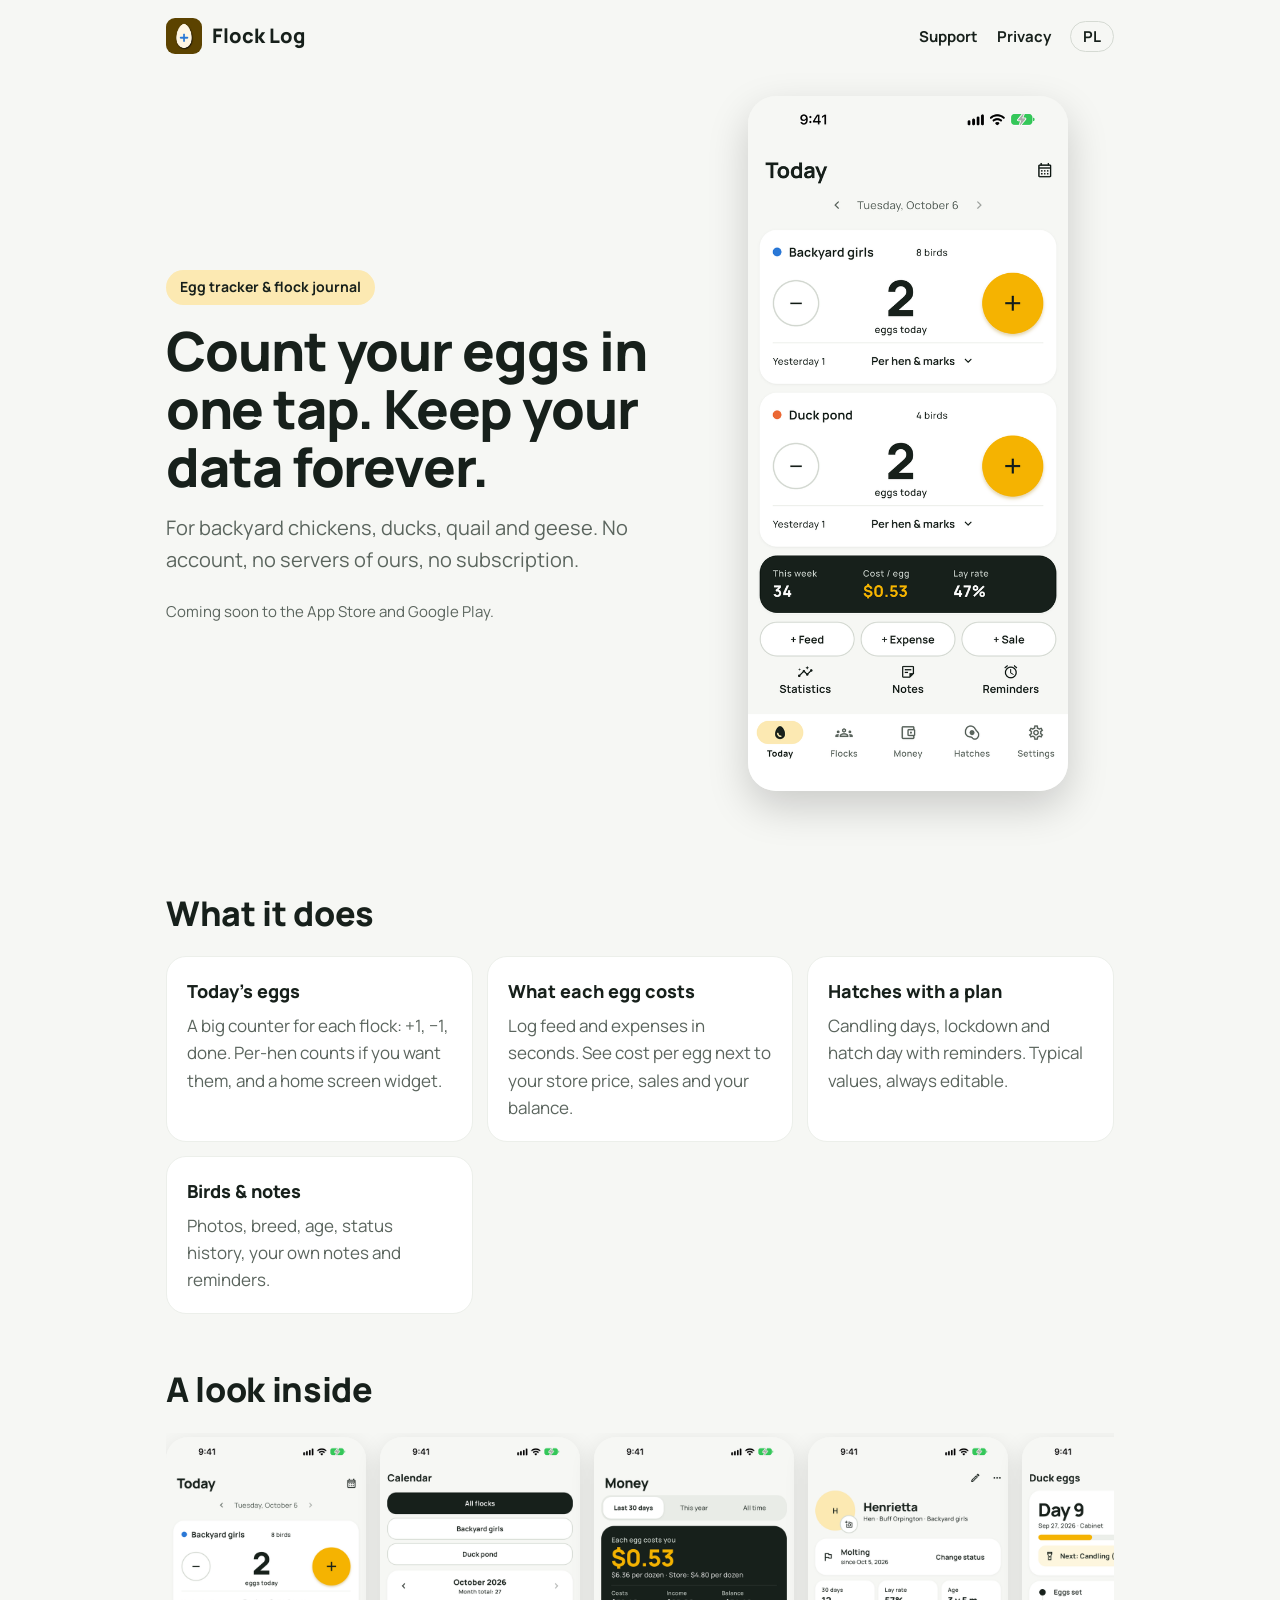
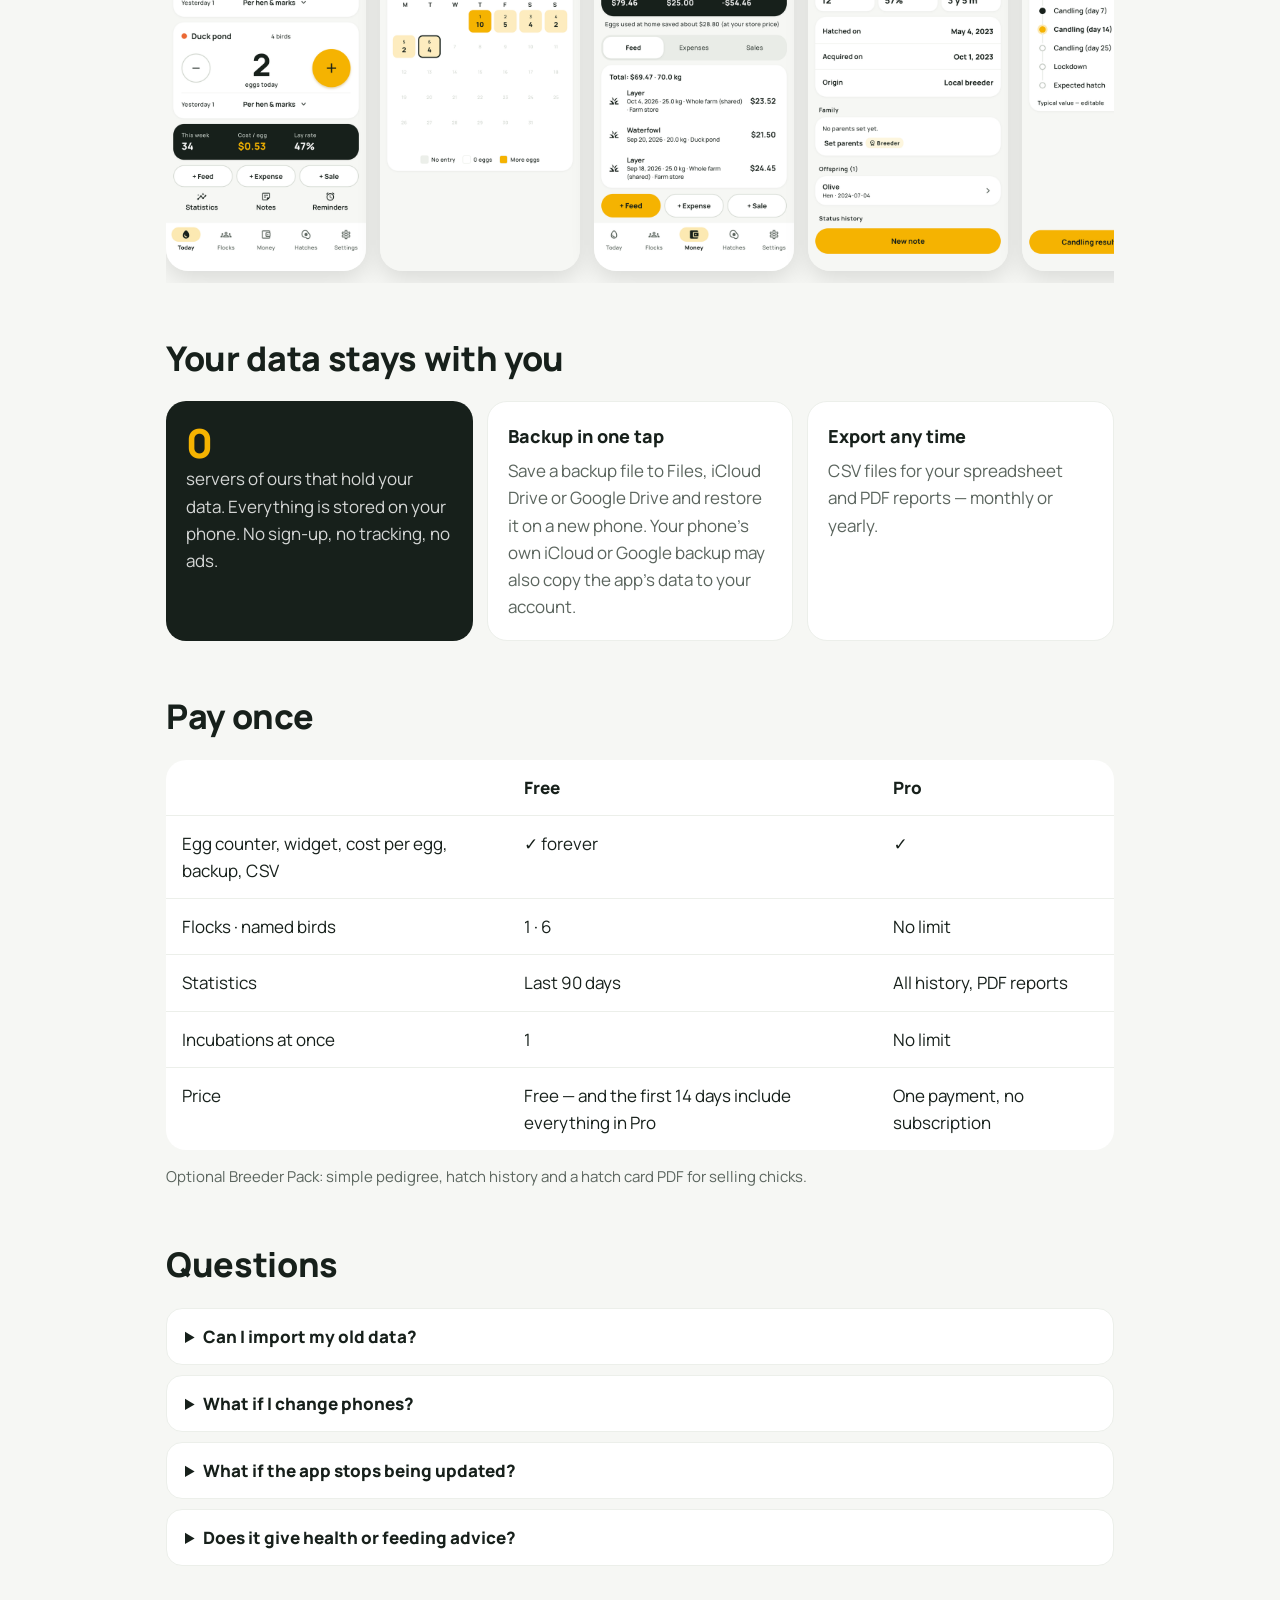
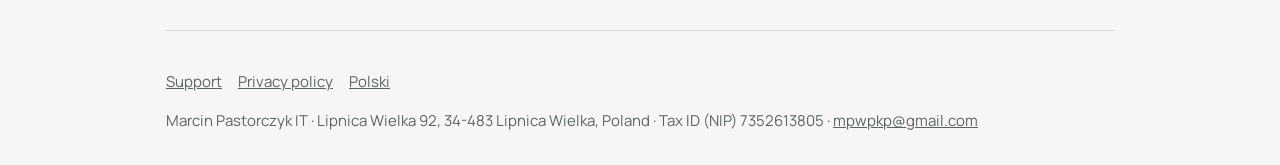
==== index.html @ ee30b7ee "Strona Flock Log: start, pomoc, polityka prywatności (EN/PL)" ====
<!doctype html>
<html lang="en">
<head>
<meta charset="utf-8">
<meta name="viewport" content="width=device-width, initial-scale=1">
<title>Flock Log — egg tracker</title>
<meta name="description" content="Count your eggs in one tap, know what each egg costs, plan hatches. Your data stays on your phone. No account, no subscription.">
<link rel="icon" href="assets/favicon.png">
<link rel="apple-touch-icon" href="assets/apple-touch-icon.png">
<link rel="alternate" hreflang="pl" href="pl/">
<link rel="stylesheet" href="assets/style.css">
</head>
<body>
<div class="wrap">
  <header class="top">
    <a class="brand" href="./"><img src="assets/icon.png" alt="">Flock Log</a>
    <nav class="top">
      <a class="hide-sm" href="support.html">Support</a>
      <a class="hide-sm" href="privacy.html">Privacy</a>
      <a class="lang" href="pl/" hreflang="pl" lang="pl">PL</a>
    </nav>
  </header>

  <main>
    <section class="hero">
      <div>
        <span class="pill">Egg tracker &amp; flock journal</span>
        <h1>Count your eggs in one tap. Keep your data forever.</h1>
        <p class="lead">For backyard chickens, ducks, quail and geese. No account, no servers of ours, no subscription.</p>
        <div class="cta">
          <span class="soon">Coming soon to the App Store and Google Play.</span>
        </div>
      </div>
      <div class="shot"><img src="assets/screens/en/1.png" alt="Today screen: egg counters for each flock with plus and minus buttons"></div>
    </section>

    <h2>What it does</h2>
    <div class="grid">
      <div class="card"><h3>Today's eggs</h3><p>A big counter for each flock: +1, −1, done. Per-hen counts if you want them, and a home screen widget.</p></div>
      <div class="card"><h3>What each egg costs</h3><p>Log feed and expenses in seconds. See cost per egg next to your store price, sales and your balance.</p></div>
      <div class="card"><h3>Hatches with a plan</h3><p>Candling days, lockdown and hatch day with reminders. Typical values, always editable.</p></div>
      <div class="card"><h3>Birds &amp; notes</h3><p>Photos, breed, age, status history, your own notes and reminders.</p></div>
    </div>

    <h2>A look inside</h2>
    <div class="shots" tabindex="0" aria-label="Screenshots">
      <img src="assets/screens/en/1.png" alt="Today: egg counters" loading="lazy">
      <img src="assets/screens/en/2.png" alt="Calendar with the number of eggs per day" loading="lazy">
      <img src="assets/screens/en/3.png" alt="Money: cost per egg and balance" loading="lazy">
      <img src="assets/screens/en/4.png" alt="A hen's card with her history" loading="lazy">
      <img src="assets/screens/en/5.png" alt="Incubation stages" loading="lazy">
      <img src="assets/screens/en/6.png" alt="Backup and restore" loading="lazy">
      <img src="assets/screens/en/7.png" alt="Charts" loading="lazy">
    </div>

    <h2>Your data stays with you</h2>
    <div class="grid">
      <div class="card dark"><div class="big">0</div><p>servers of ours that hold your data. Everything is stored on your phone. No sign-up, no tracking, no ads.</p></div>
      <div class="card"><h3>Backup in one tap</h3><p>Save a backup file to Files, iCloud Drive or Google Drive and restore it on a new phone. Your phone's own iCloud or Google backup may also copy the app's data to your account.</p></div>
      <div class="card"><h3>Export any time</h3><p>CSV files for your spreadsheet and PDF reports — monthly or yearly.</p></div>
    </div>

    <h2>Pay once</h2>
    <table class="compare">
      <tr><th></th><th>Free</th><th>Pro</th></tr>
      <tr><td>Egg counter, widget, cost per egg, backup, CSV</td><td>✓ forever</td><td>✓</td></tr>
      <tr><td>Flocks · named birds</td><td>1 · 6</td><td>No limit</td></tr>
      <tr><td>Statistics</td><td>Last 90 days</td><td>All history, PDF reports</td></tr>
      <tr><td>Incubations at once</td><td>1</td><td>No limit</td></tr>
      <tr><td>Price</td><td>Free — and the first 14 days include everything in Pro</td><td>One payment, no subscription</td></tr>
    </table>
    <p class="soon">Optional Breeder Pack: simple pedigree, hatch history and a hatch card PDF for selling chicks.</p>

    <h2>Questions</h2>
    <details><summary>Can I import my old data?</summary><p>Yes — import daily egg counts from a spreadsheet or another app's CSV export (date, flock, number of eggs).</p></details>
    <details><summary>What if I change phones?</summary><p>Make a backup file in one tap, save it to iCloud Drive, Google Drive or email, and restore it on the new phone. Photos are safe in the backup files you save.</p></details>
    <details><summary>What if the app stops being updated?</summary><p>Your data never depends on our servers — there are none. Backup files and CSV export always work.</p></details>
    <details><summary>Does it give health or feeding advice?</summary><p>No. Flock Log records what you enter. Reference values such as incubation days are typical values and always editable.</p></details>
  </main>

  <footer class="bottom">
    <p class="links"><a href="support.html">Support</a><a href="privacy.html">Privacy policy</a><a href="pl/">Polski</a></p>
    <p>Marcin Pastorczyk IT · Lipnica Wielka 92, 34-483 Lipnica Wielka, Poland · Tax ID (NIP) 7352613805 · <a href="mailto:mpwpkp@gmail.com">mpwpkp@gmail.com</a></p>
  </footer>
</div>
</body>
</html>
---- assets/style.css ----
/* Flock Log — strona (paleta i font jak w aplikacji: lib/app/theme.dart). Bez zewnętrznych zasobów. */
@font-face { font-family: Manrope; src: url("fonts/Manrope-Regular.ttf") format("truetype"); font-weight: 400; font-display: swap; }
@font-face { font-family: Manrope; src: url("fonts/Manrope-Bold.ttf") format("truetype"); font-weight: 700; font-display: swap; }
@font-face { font-family: Manrope; src: url("fonts/Manrope-ExtraBold.ttf") format("truetype"); font-weight: 800; font-display: swap; }

:root {
  --ground: #F6F7F4; --card: #FFFFFF; --ink: #17201B; --muted: #5B655E; --line: #ECEFEA; --line-strong: #D5DAD3;
  --accent: #F5B301; --accent-soft: #FCE9B2; --accent-tint: #FDF6DE; --summary: #17201B; --on-summary: #FFFFFF;
  --link: #8A6200;
}
@media (prefers-color-scheme: dark) {
  :root:not([data-theme="light"]) {
    --ground: #0F1411; --card: #1A211D; --ink: #EEF2EE; --muted: #A9B3AC; --line: #26302A; --line-strong: #34403A;
    --accent-soft: #4A3B10; --accent-tint: #2B2513; --summary: #24302A; --link: #F5C542;
  }
}
:root[data-theme="dark"] {
  --ground: #0F1411; --card: #1A211D; --ink: #EEF2EE; --muted: #A9B3AC; --line: #26302A; --line-strong: #34403A;
  --accent-soft: #4A3B10; --accent-tint: #2B2513; --summary: #24302A; --link: #F5C542;
}

* { box-sizing: border-box; }
html { -webkit-text-size-adjust: 100%; }
body {
  margin: 0; background: var(--ground); color: var(--ink);
  font: 17px/1.6 Manrope, -apple-system, system-ui, "Segoe UI", Roboto, sans-serif;
}
a { color: var(--link); }
a:focus-visible, summary:focus-visible { outline: 3px solid var(--accent); outline-offset: 2px; border-radius: 6px; }

.wrap { max-width: 980px; margin: 0 auto; padding: 0 16px; }
header.top { display: flex; align-items: center; justify-content: space-between; gap: 12px; padding: 18px 0; }
.brand { display: flex; align-items: center; gap: 10px; font-weight: 800; font-size: 20px; color: var(--ink); text-decoration: none; }
.brand img { width: 36px; height: 36px; border-radius: 9px; }
nav.top a { color: var(--ink); text-decoration: none; font-weight: 700; margin-left: 16px; font-size: 15px; }
nav.top a.lang { border: 1.5px solid var(--line-strong); border-radius: 999px; padding: 4px 12px; }

.hero { display: grid; grid-template-columns: 1.1fr 0.9fr; gap: 32px; align-items: center; padding: 24px 0 40px; }
.hero h1 { font-size: clamp(34px, 6vw, 54px); line-height: 1.08; font-weight: 800; margin: 0 0 16px; letter-spacing: -0.02em; }
.hero .lead { font-size: 20px; color: var(--muted); margin: 0 0 24px; }
.hero .shot { justify-self: center; max-width: 320px; width: 100%; }
.pill { display: inline-block; background: var(--accent-soft); color: var(--ink); font-weight: 700; font-size: 14px;
  padding: 6px 14px; border-radius: 999px; margin-bottom: 16px; }
.cta { display: flex; flex-wrap: wrap; gap: 12px; align-items: center; }
.btn { display: inline-block; background: var(--accent); color: #17201B; font-weight: 800; text-decoration: none;
  padding: 14px 22px; border-radius: 14px; }
.soon { color: var(--muted); font-size: 15px; }

h2 { font-size: clamp(26px, 4vw, 34px); font-weight: 800; margin: 48px 0 16px; letter-spacing: -0.01em; }
.grid { display: grid; grid-template-columns: repeat(auto-fit, minmax(230px, 1fr)); gap: 14px; }
.card { background: var(--card); border-radius: 20px; padding: 20px; border: 1px solid var(--line); }
.card h3 { margin: 0 0 6px; font-size: 18px; font-weight: 800; }
.card p { margin: 0; color: var(--muted); }
.dark { background: var(--summary); color: var(--on-summary); border: none; }
.dark p { color: rgba(255,255,255,.82); }
.dark .big { color: var(--accent); font-size: 40px; font-weight: 800; line-height: 1.1; }

.shots { display: grid; grid-auto-flow: column; grid-auto-columns: minmax(200px, 240px); gap: 14px; overflow-x: auto;
  padding: 4px 2px 12px; scroll-snap-type: x mandatory; }
.shots img { width: 100%; border-radius: 22px; box-shadow: 0 8px 24px rgba(0,0,0,.12); scroll-snap-align: start; }
.shot img { width: 100%; border-radius: 28px; box-shadow: 0 16px 40px rgba(0,0,0,.18); }

table.compare { width: 100%; border-collapse: collapse; background: var(--card); border-radius: 20px; overflow: hidden; }
table.compare th, table.compare td { text-align: left; padding: 14px 16px; border-bottom: 1px solid var(--line); vertical-align: top; }
table.compare th { font-weight: 800; }
table.compare tr:last-child td { border-bottom: none; }

details { background: var(--card); border: 1px solid var(--line); border-radius: 16px; padding: 14px 18px; margin: 10px 0; }
summary { font-weight: 800; cursor: pointer; }
details p { color: var(--muted); margin: 10px 0 0; }

.doc { max-width: 760px; }
.doc h1 { font-size: clamp(30px, 5vw, 42px); font-weight: 800; margin: 16px 0 8px; }
.doc h2 { font-size: 22px; margin: 32px 0 8px; }
.doc .updated { color: var(--muted); }
.doc li { margin: 6px 0; }
.box { background: var(--accent-tint); border-radius: 16px; padding: 16px 18px; }

footer.bottom { margin: 64px 0 32px; padding-top: 24px; border-top: 1px solid var(--line-strong); color: var(--muted); font-size: 15px; }
footer.bottom a { color: var(--muted); }
footer.bottom .links a { margin-right: 16px; }

@media (max-width: 760px) {
  .hero { grid-template-columns: 1fr; }
  .hero .shot { max-width: 260px; }
  nav.top a { margin-left: 10px; }
  nav.top a.hide-sm { display: none; }
  table.compare th, table.compare td { padding: 10px; font-size: 15px; }
}
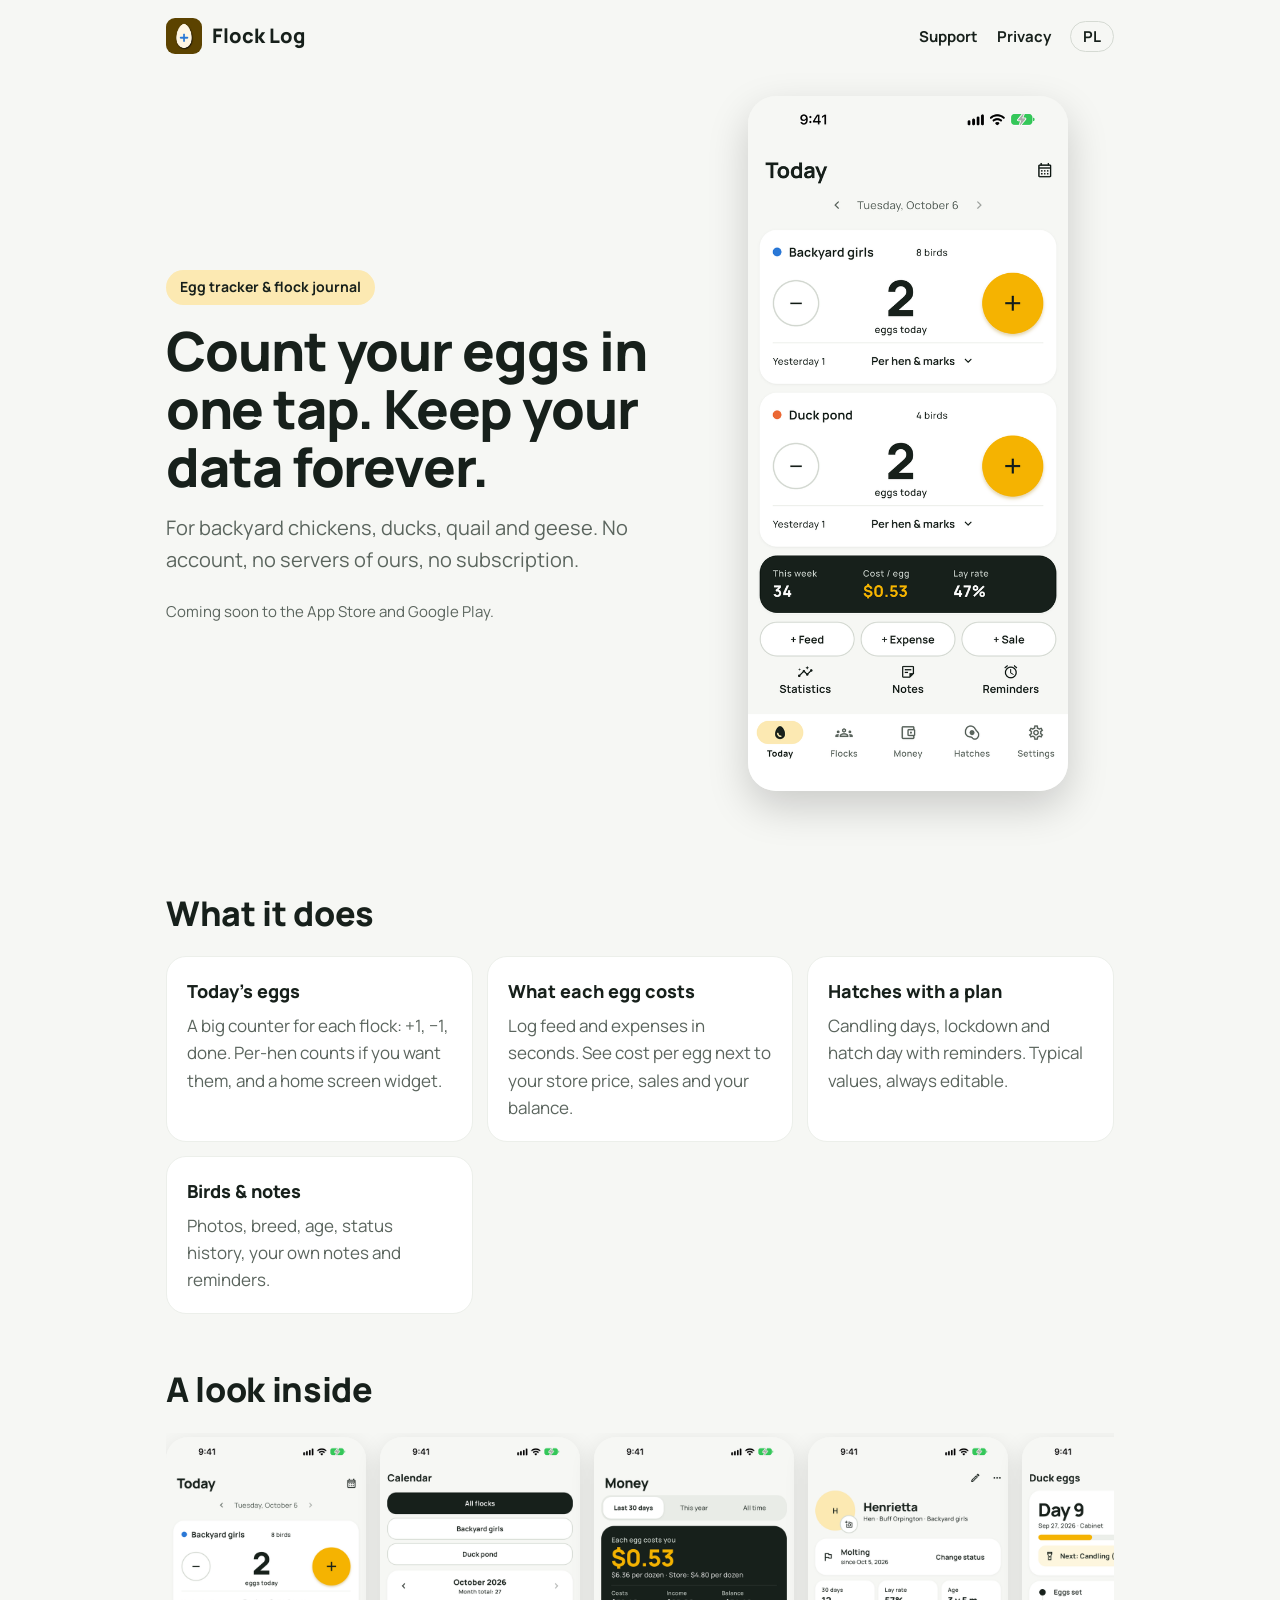
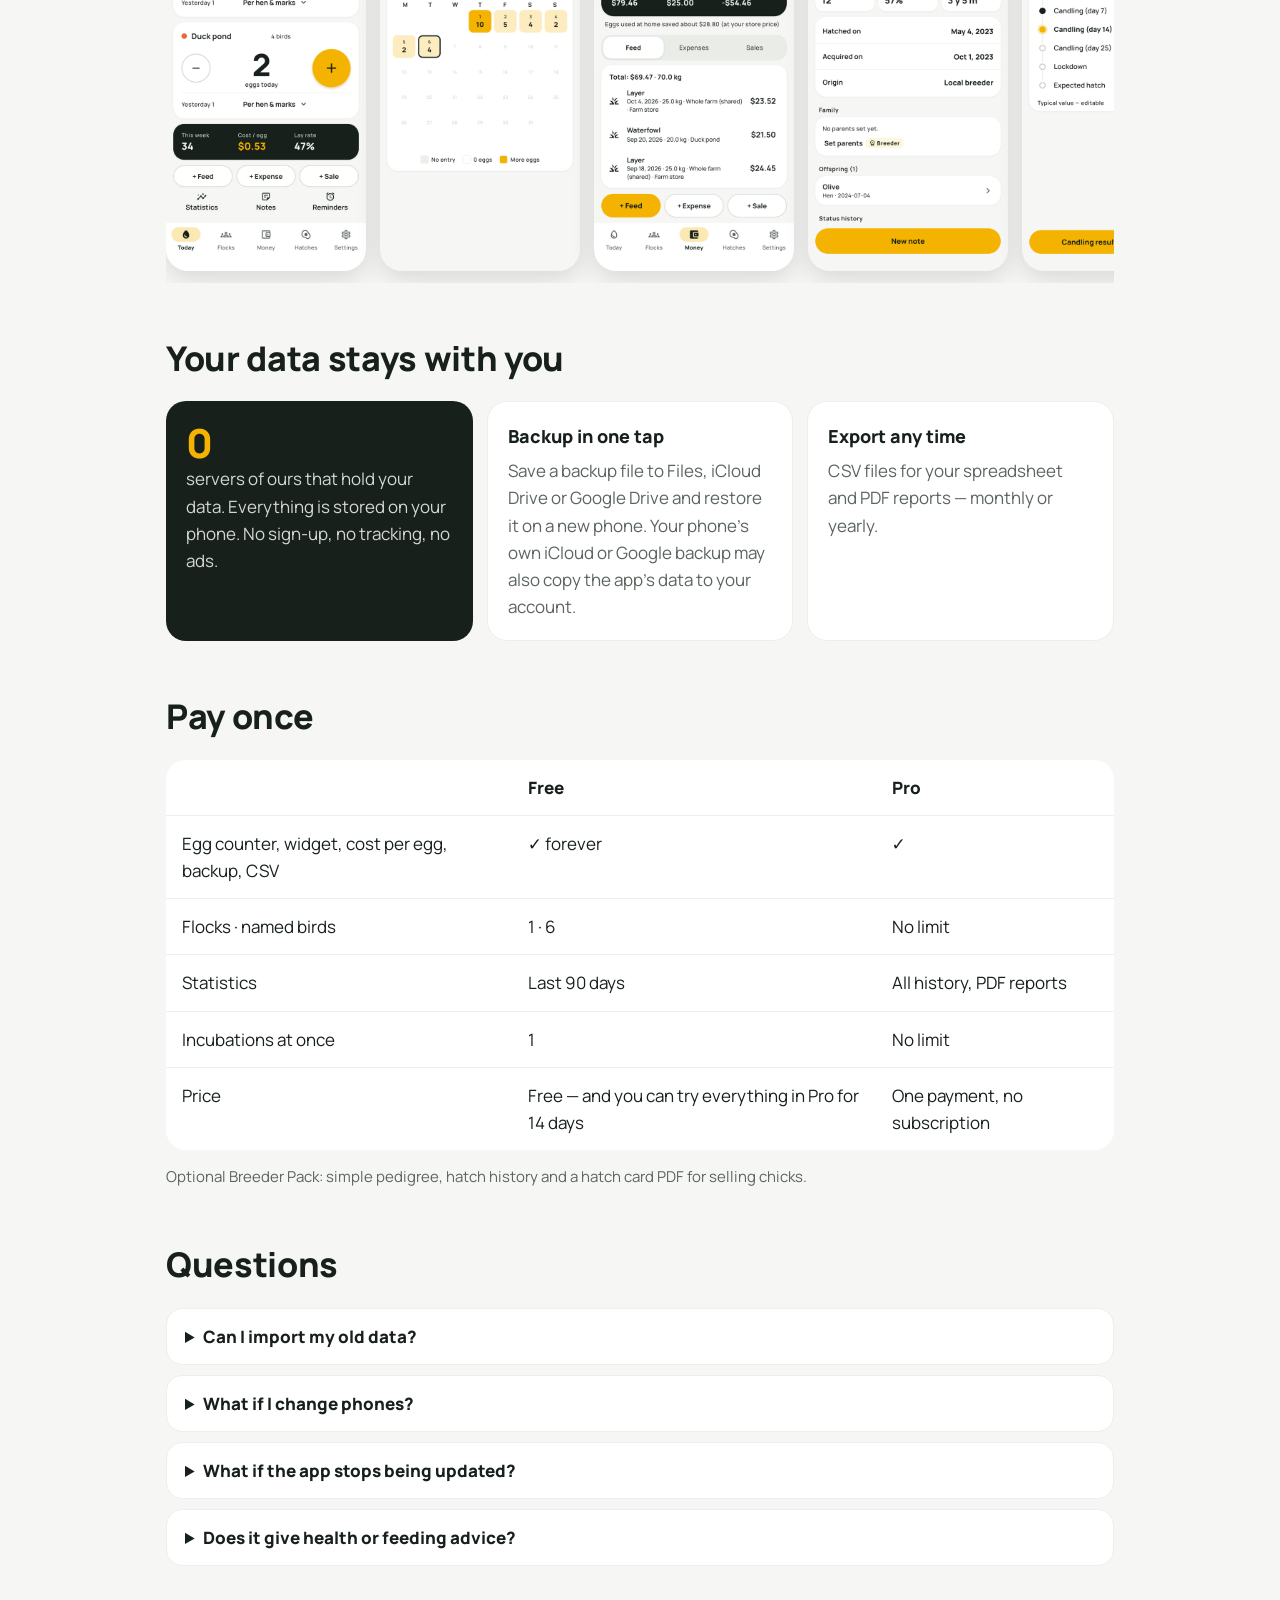
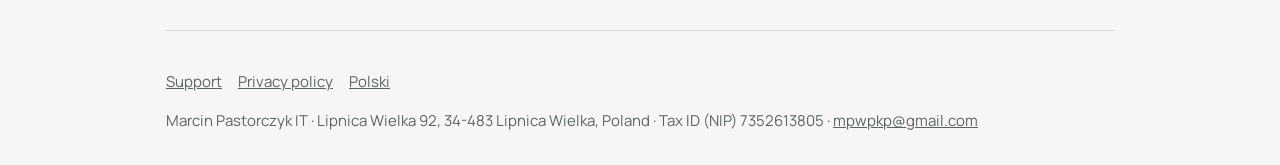
==== commit 1418ddd9: "Próba Pro na życzenie" ====
--- a/index.html
+++ b/index.html
@@ -67,7 +67,7 @@
       <tr><td>Flocks · named birds</td><td>1 · 6</td><td>No limit</td></tr>
       <tr><td>Statistics</td><td>Last 90 days</td><td>All history, PDF reports</td></tr>
       <tr><td>Incubations at once</td><td>1</td><td>No limit</td></tr>
-      <tr><td>Price</td><td>Free — and the first 14 days include everything in Pro</td><td>One payment, no subscription</td></tr>
+      <tr><td>Price</td><td>Free — and you can try everything in Pro for 14 days</td><td>One payment, no subscription</td></tr>
     </table>
     <p class="soon">Optional Breeder Pack: simple pedigree, hatch history and a hatch card PDF for selling chicks.</p>
 
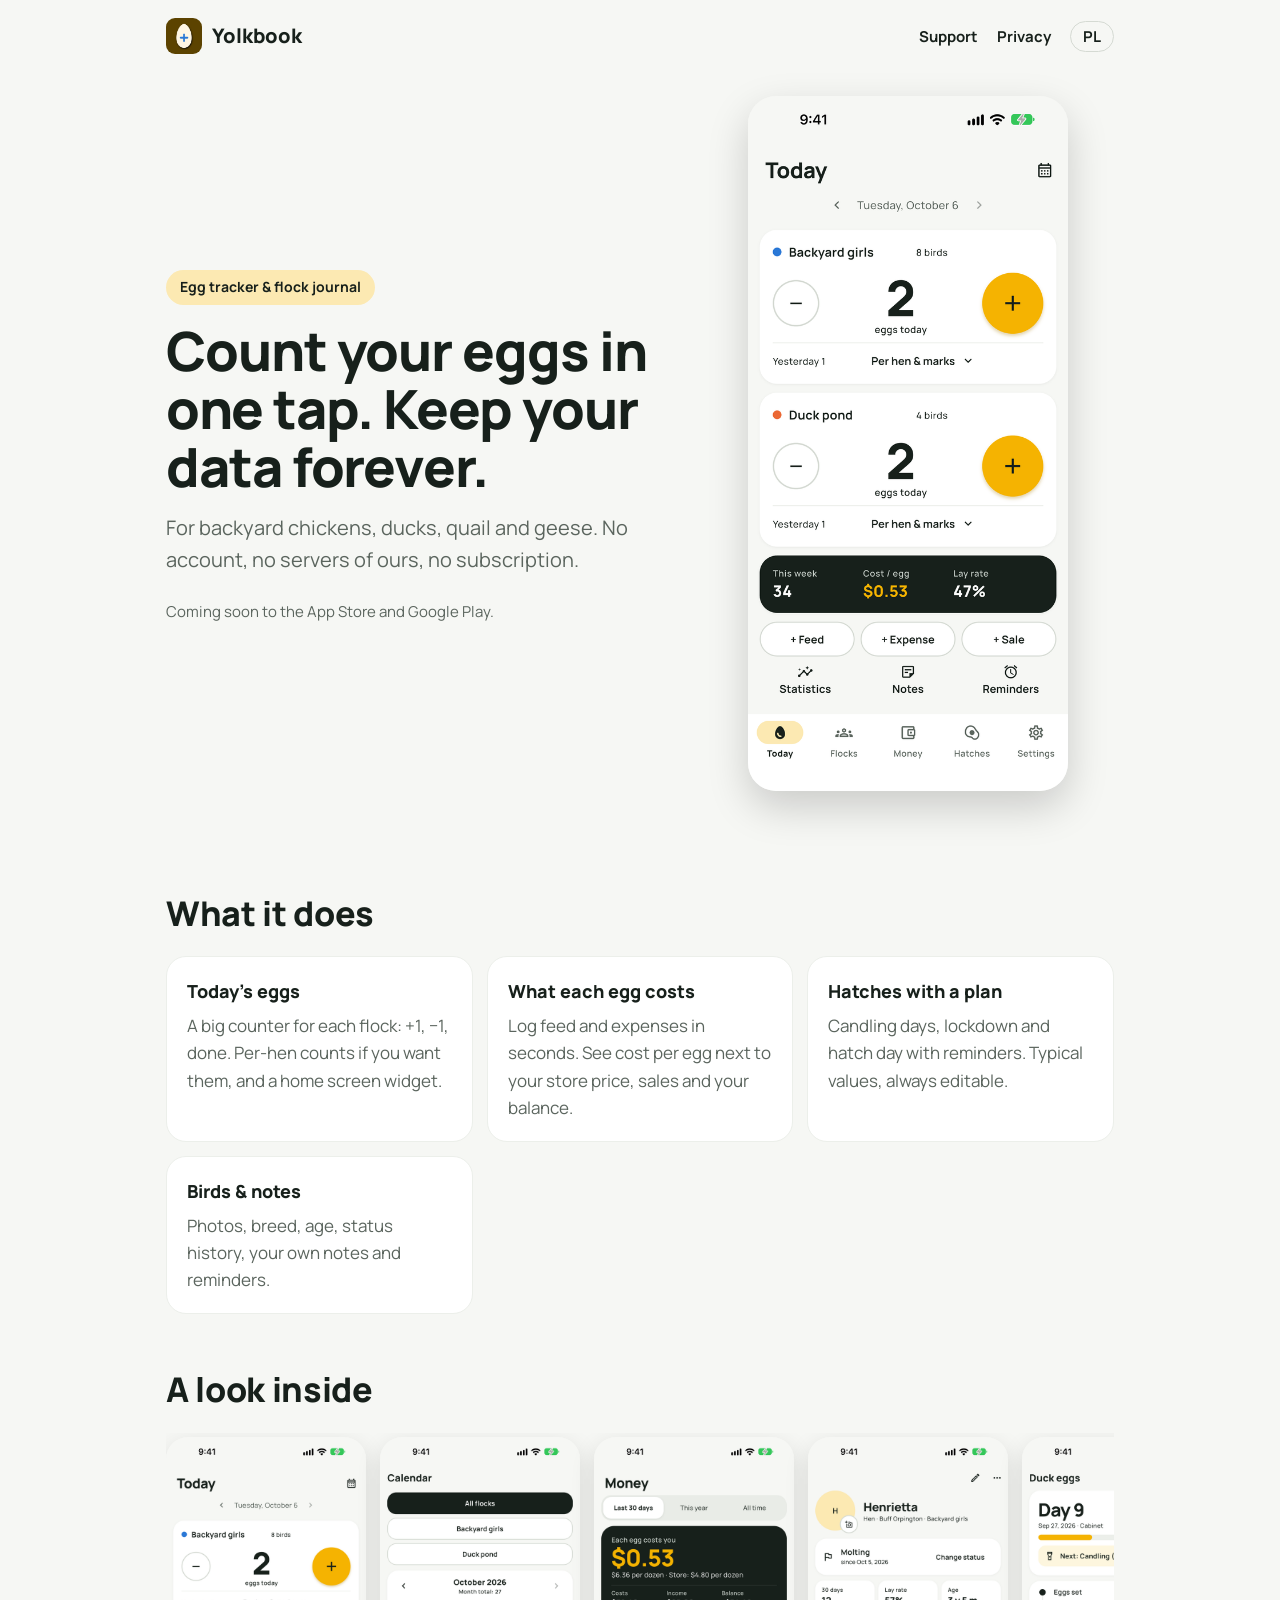
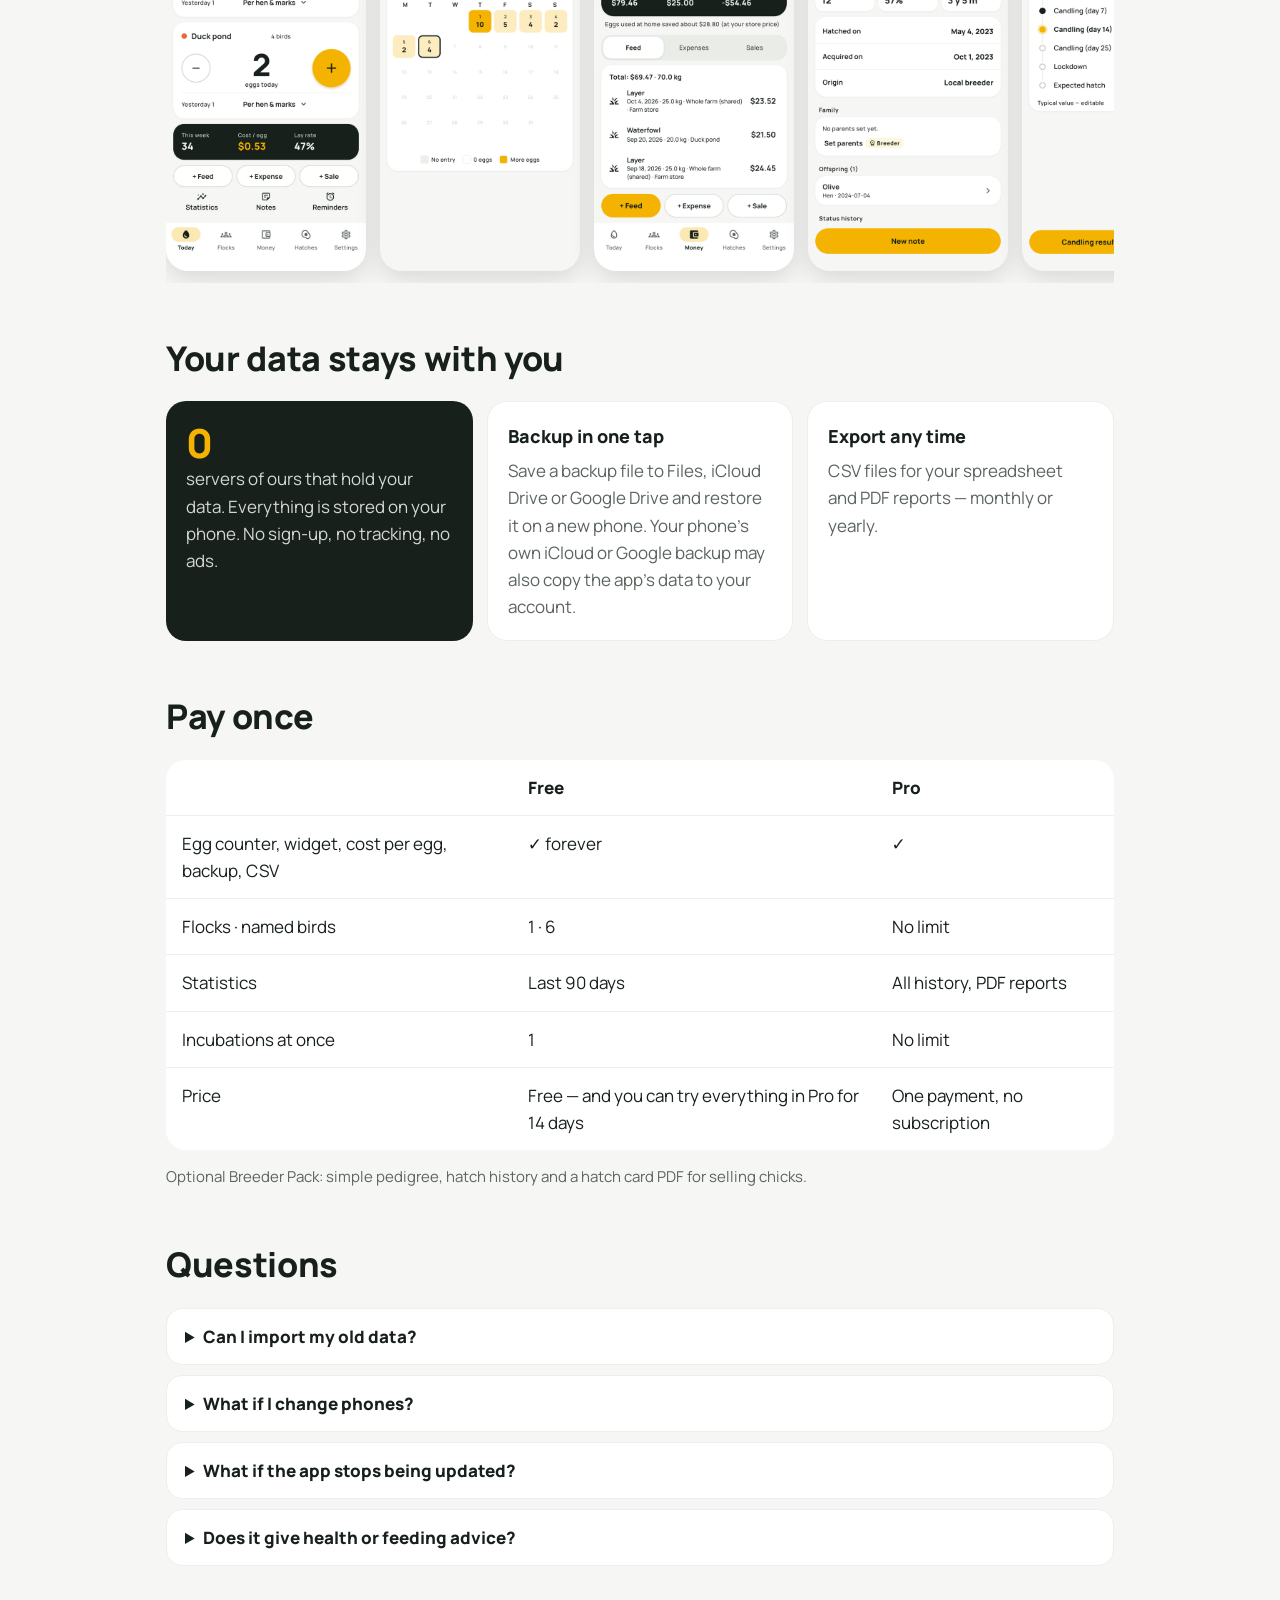
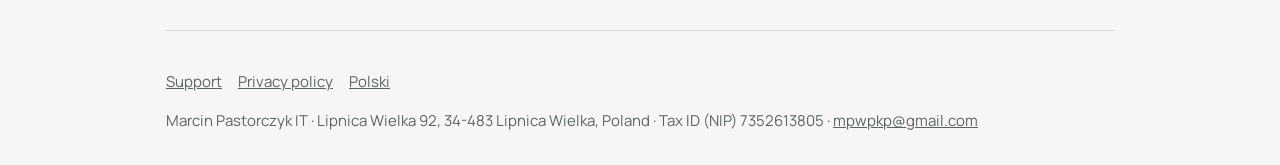
==== commit 87219fc6: "Yolkbook: nowa nazwa i domena yolkbook.app" ====
--- a/index.html
+++ b/index.html
@@ -3,7 +3,7 @@
 <head>
 <meta charset="utf-8">
 <meta name="viewport" content="width=device-width, initial-scale=1">
-<title>Flock Log — egg tracker</title>
+<title>Yolkbook — egg tracker</title>
 <meta name="description" content="Count your eggs in one tap, know what each egg costs, plan hatches. Your data stays on your phone. No account, no subscription.">
 <link rel="icon" href="assets/favicon.png">
 <link rel="apple-touch-icon" href="assets/apple-touch-icon.png">
@@ -13,7 +13,7 @@
 <body>
 <div class="wrap">
   <header class="top">
-    <a class="brand" href="./"><img src="assets/icon.png" alt="">Flock Log</a>
+    <a class="brand" href="./"><img src="assets/icon.png" alt="">Yolkbook</a>
     <nav class="top">
       <a class="hide-sm" href="support.html">Support</a>
       <a class="hide-sm" href="privacy.html">Privacy</a>
@@ -75,7 +75,7 @@
     <details><summary>Can I import my old data?</summary><p>Yes — import daily egg counts from a spreadsheet or another app's CSV export (date, flock, number of eggs).</p></details>
     <details><summary>What if I change phones?</summary><p>Make a backup file in one tap, save it to iCloud Drive, Google Drive or email, and restore it on the new phone. Photos are safe in the backup files you save.</p></details>
     <details><summary>What if the app stops being updated?</summary><p>Your data never depends on our servers — there are none. Backup files and CSV export always work.</p></details>
-    <details><summary>Does it give health or feeding advice?</summary><p>No. Flock Log records what you enter. Reference values such as incubation days are typical values and always editable.</p></details>
+    <details><summary>Does it give health or feeding advice?</summary><p>No. Yolkbook records what you enter. Reference values such as incubation days are typical values and always editable.</p></details>
   </main>
 
   <footer class="bottom">
--- a/assets/style.css
+++ b/assets/style.css
@@ -1,4 +1,4 @@
-/* Flock Log — strona (paleta i font jak w aplikacji: lib/app/theme.dart). Bez zewnętrznych zasobów. */
+/* Yolkbook — strona (paleta i font jak w aplikacji: lib/app/theme.dart). Bez zewnętrznych zasobów. */
 @font-face { font-family: Manrope; src: url("fonts/Manrope-Regular.ttf") format("truetype"); font-weight: 400; font-display: swap; }
 @font-face { font-family: Manrope; src: url("fonts/Manrope-Bold.ttf") format("truetype"); font-weight: 700; font-display: swap; }
 @font-face { font-family: Manrope; src: url("fonts/Manrope-ExtraBold.ttf") format("truetype"); font-weight: 800; font-display: swap; }
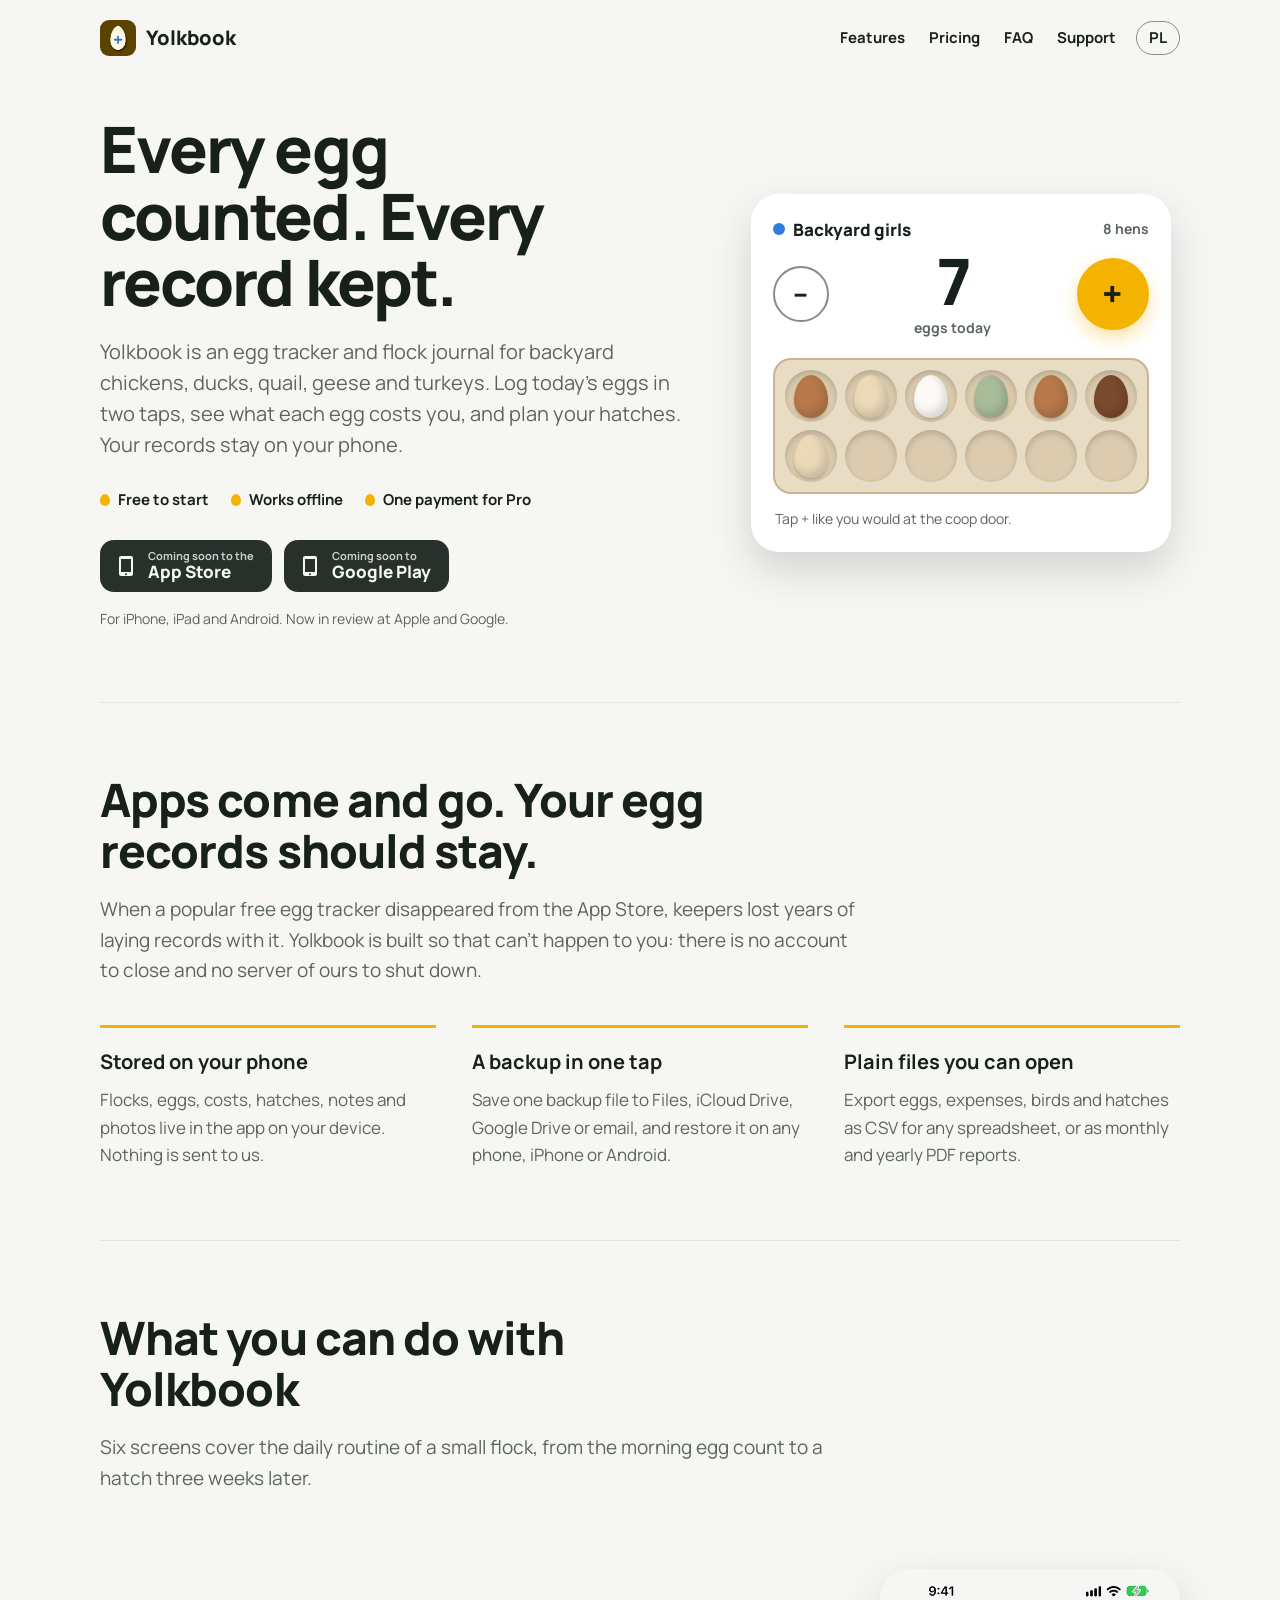
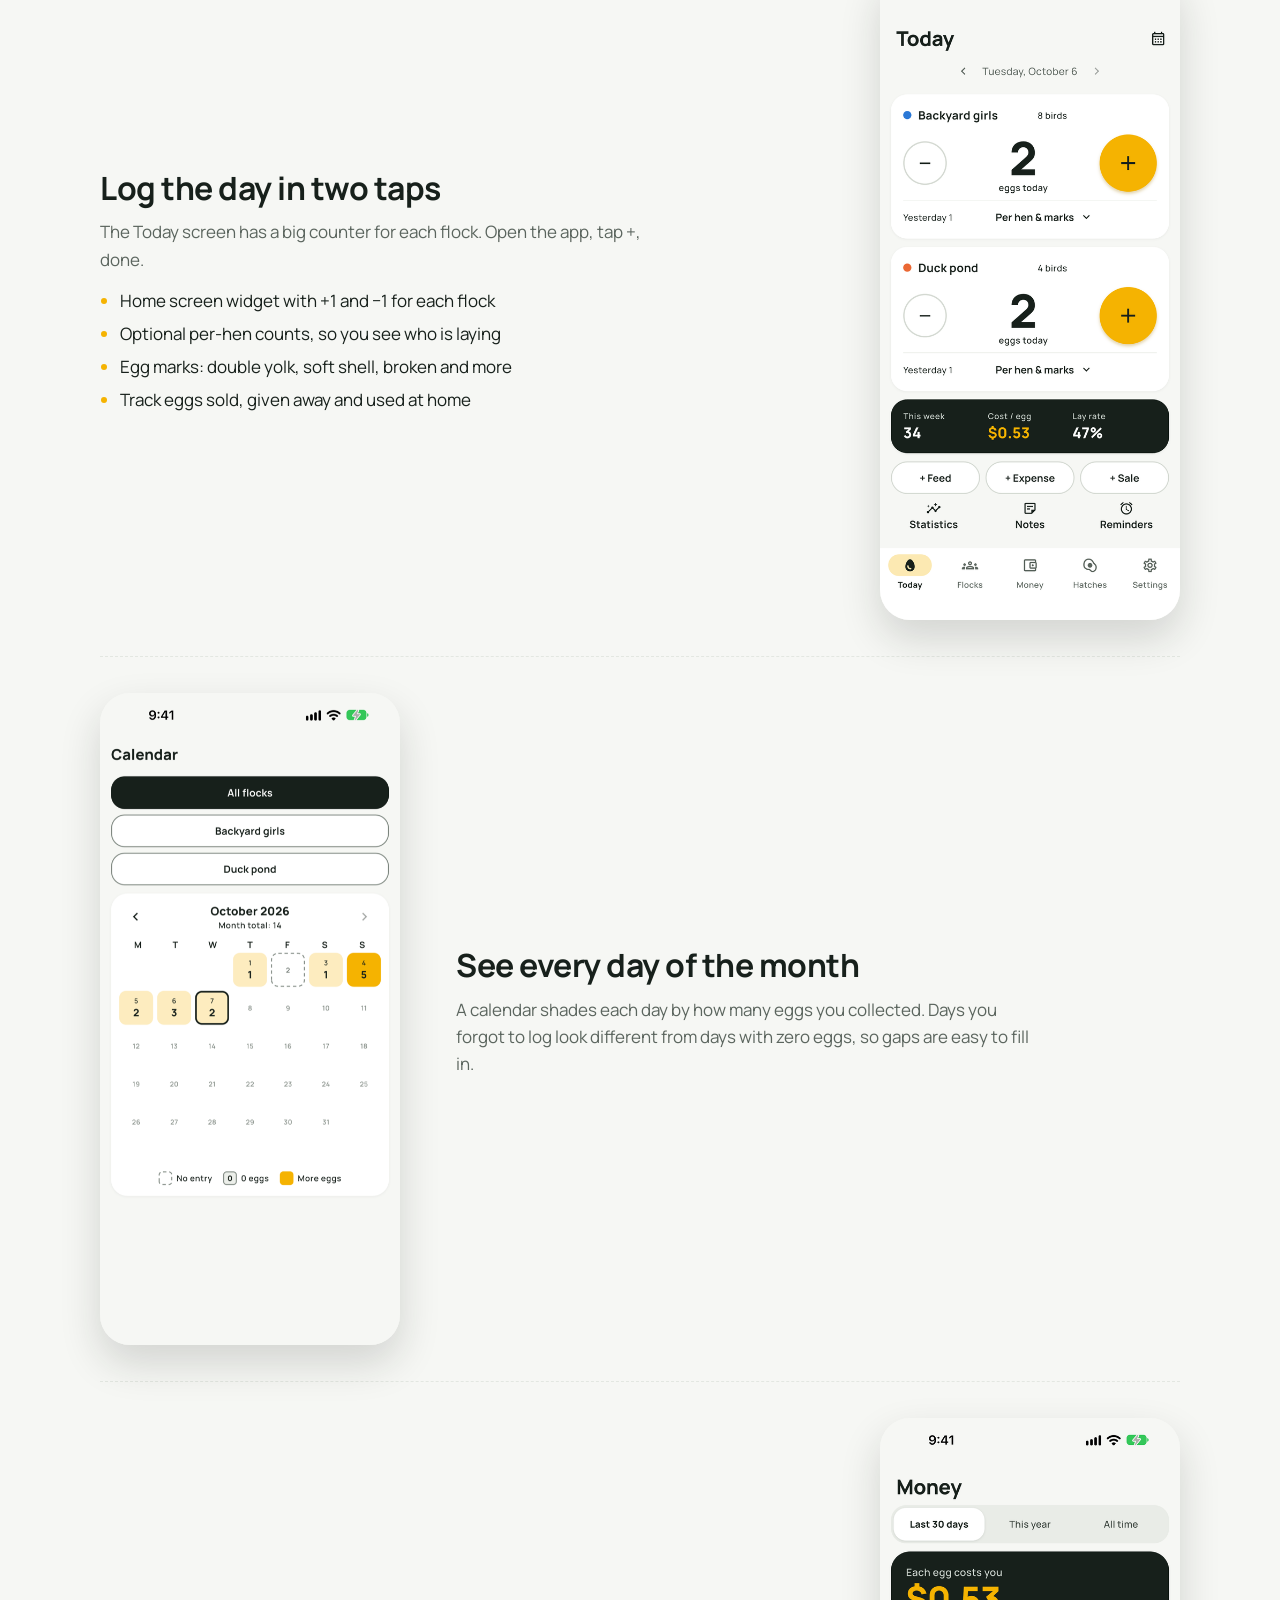
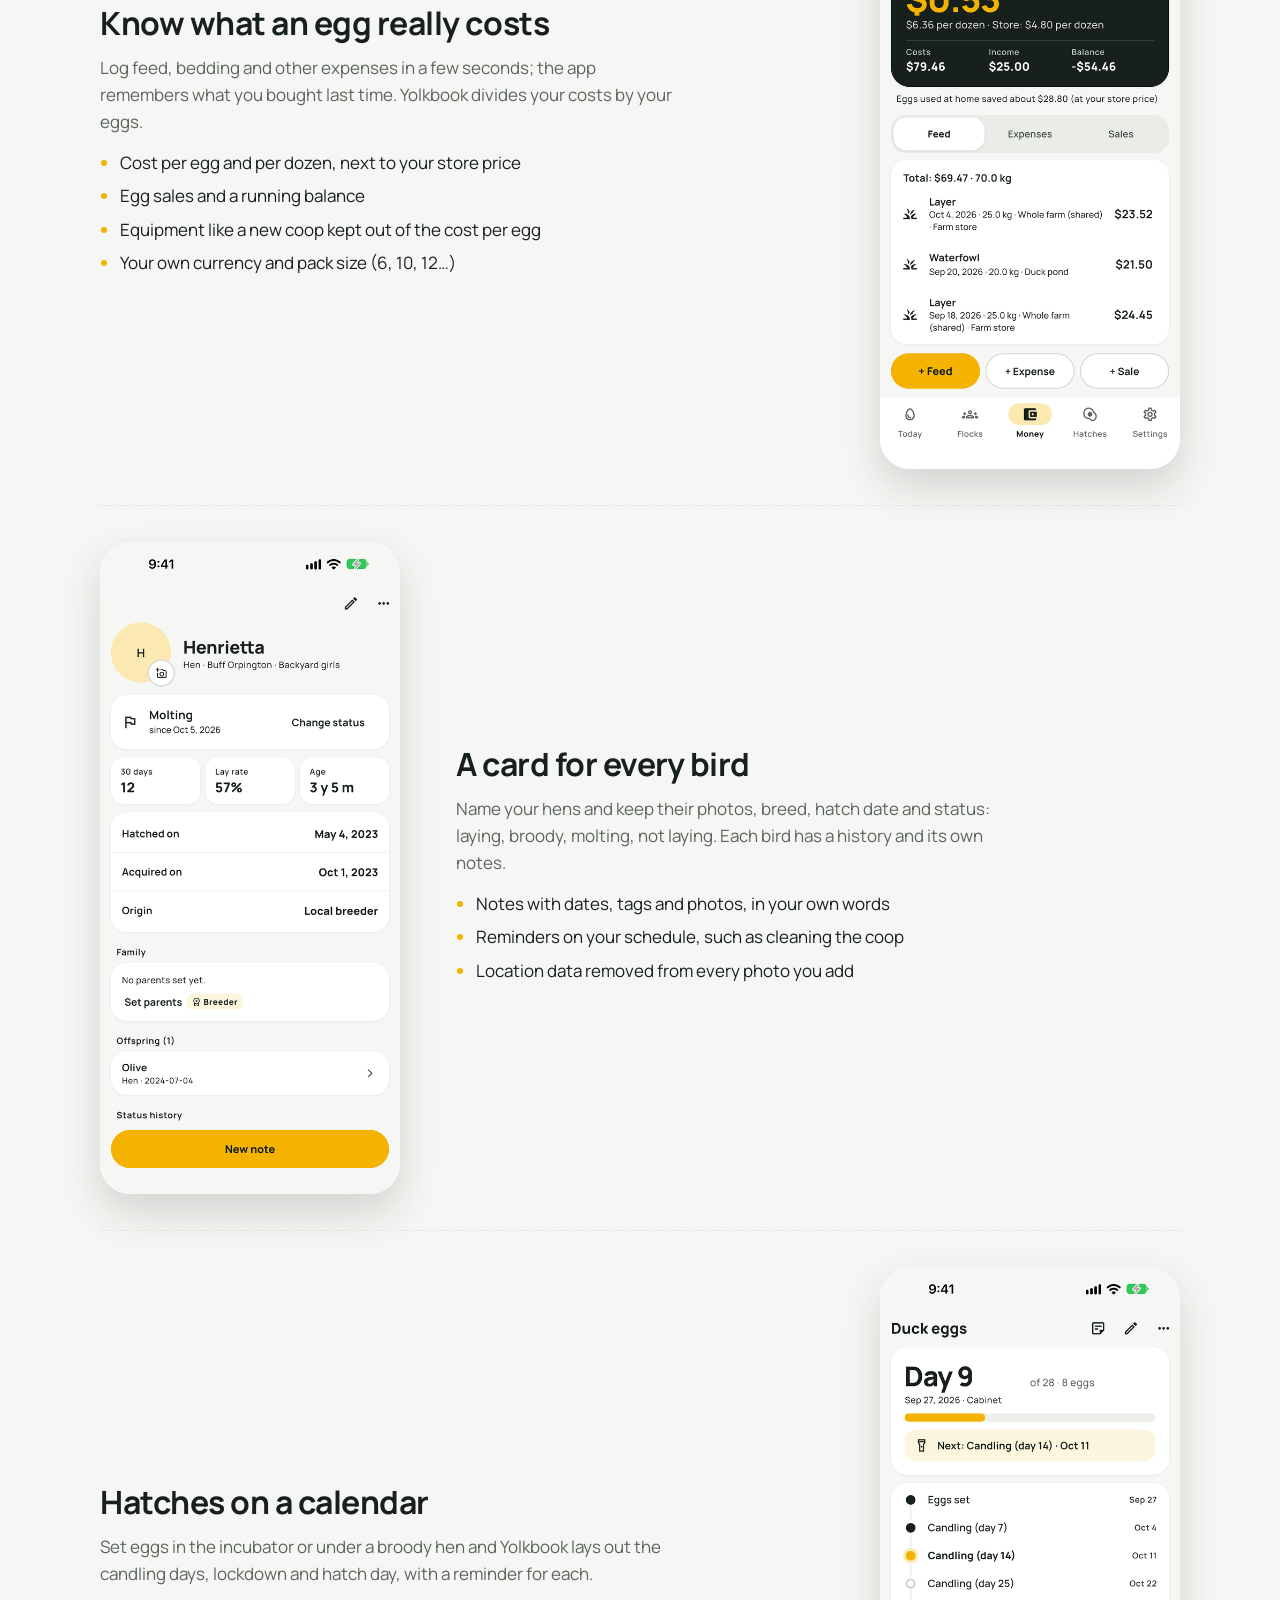
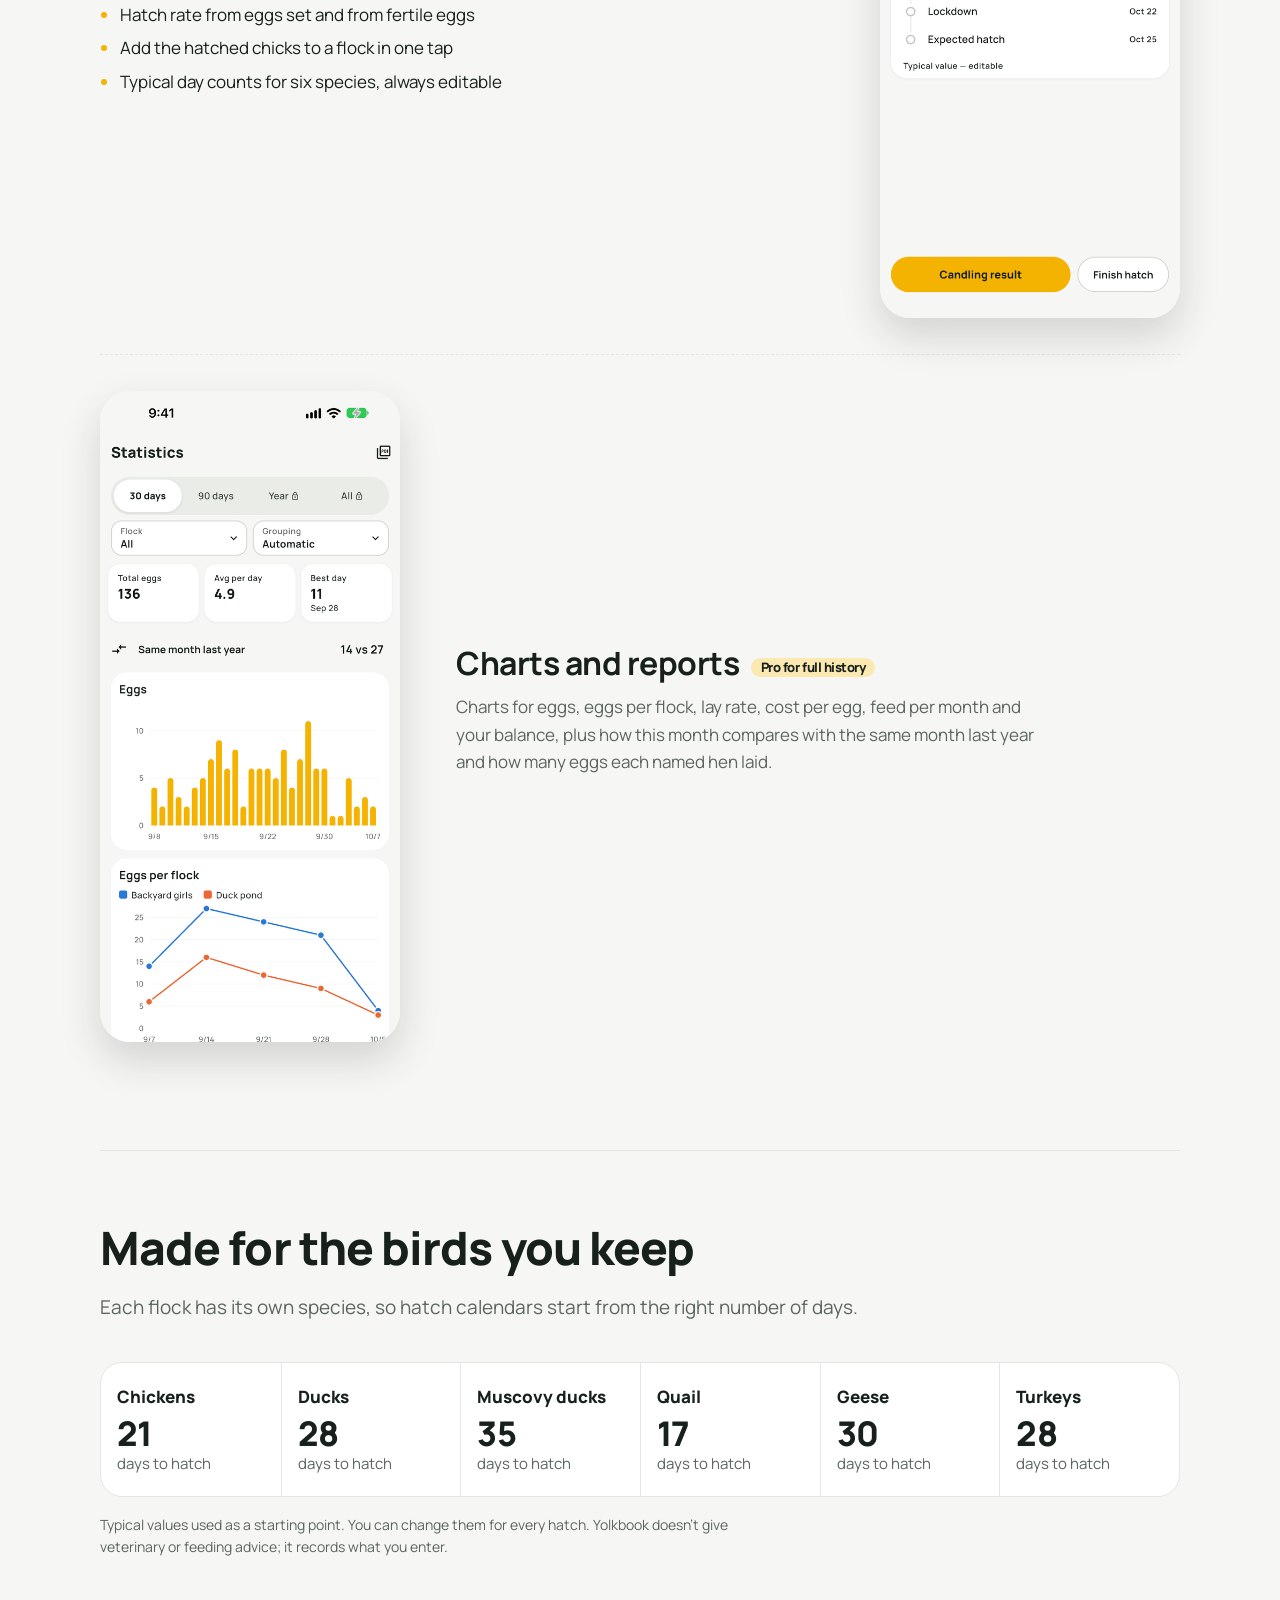
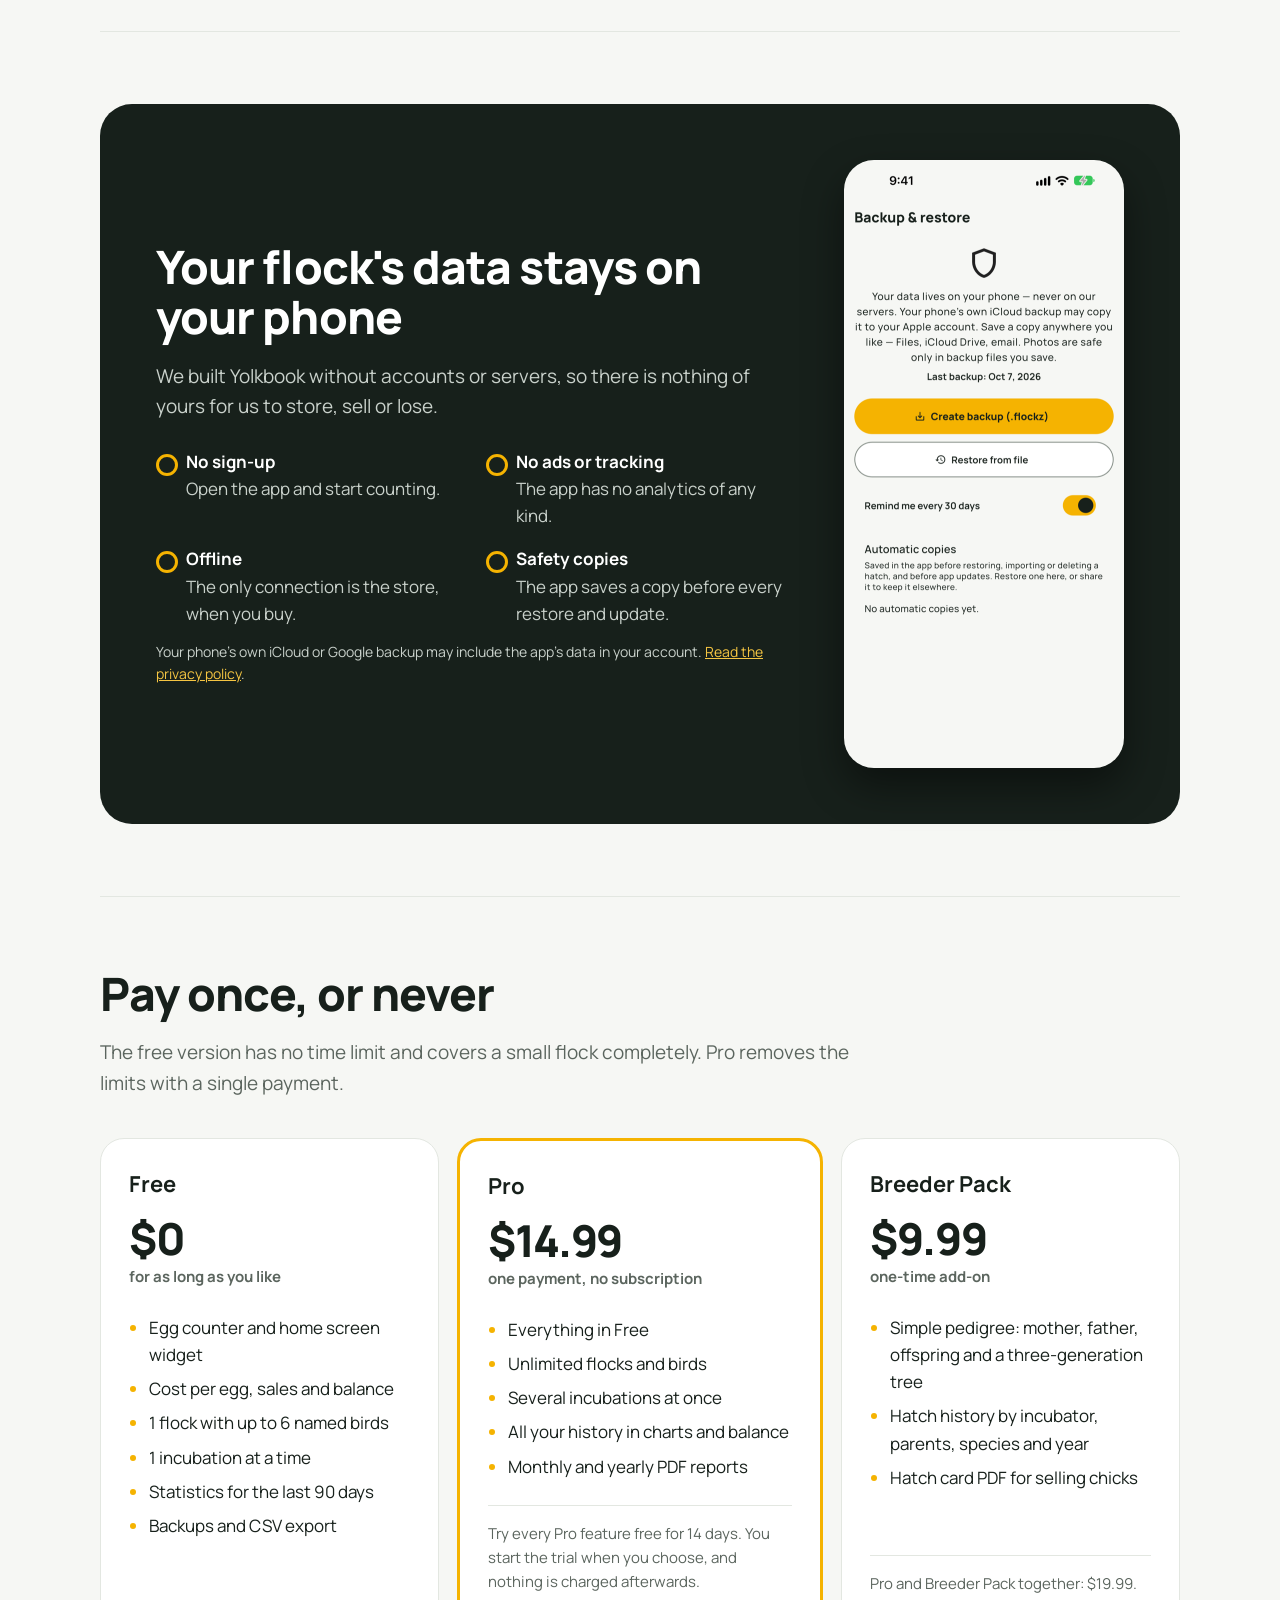
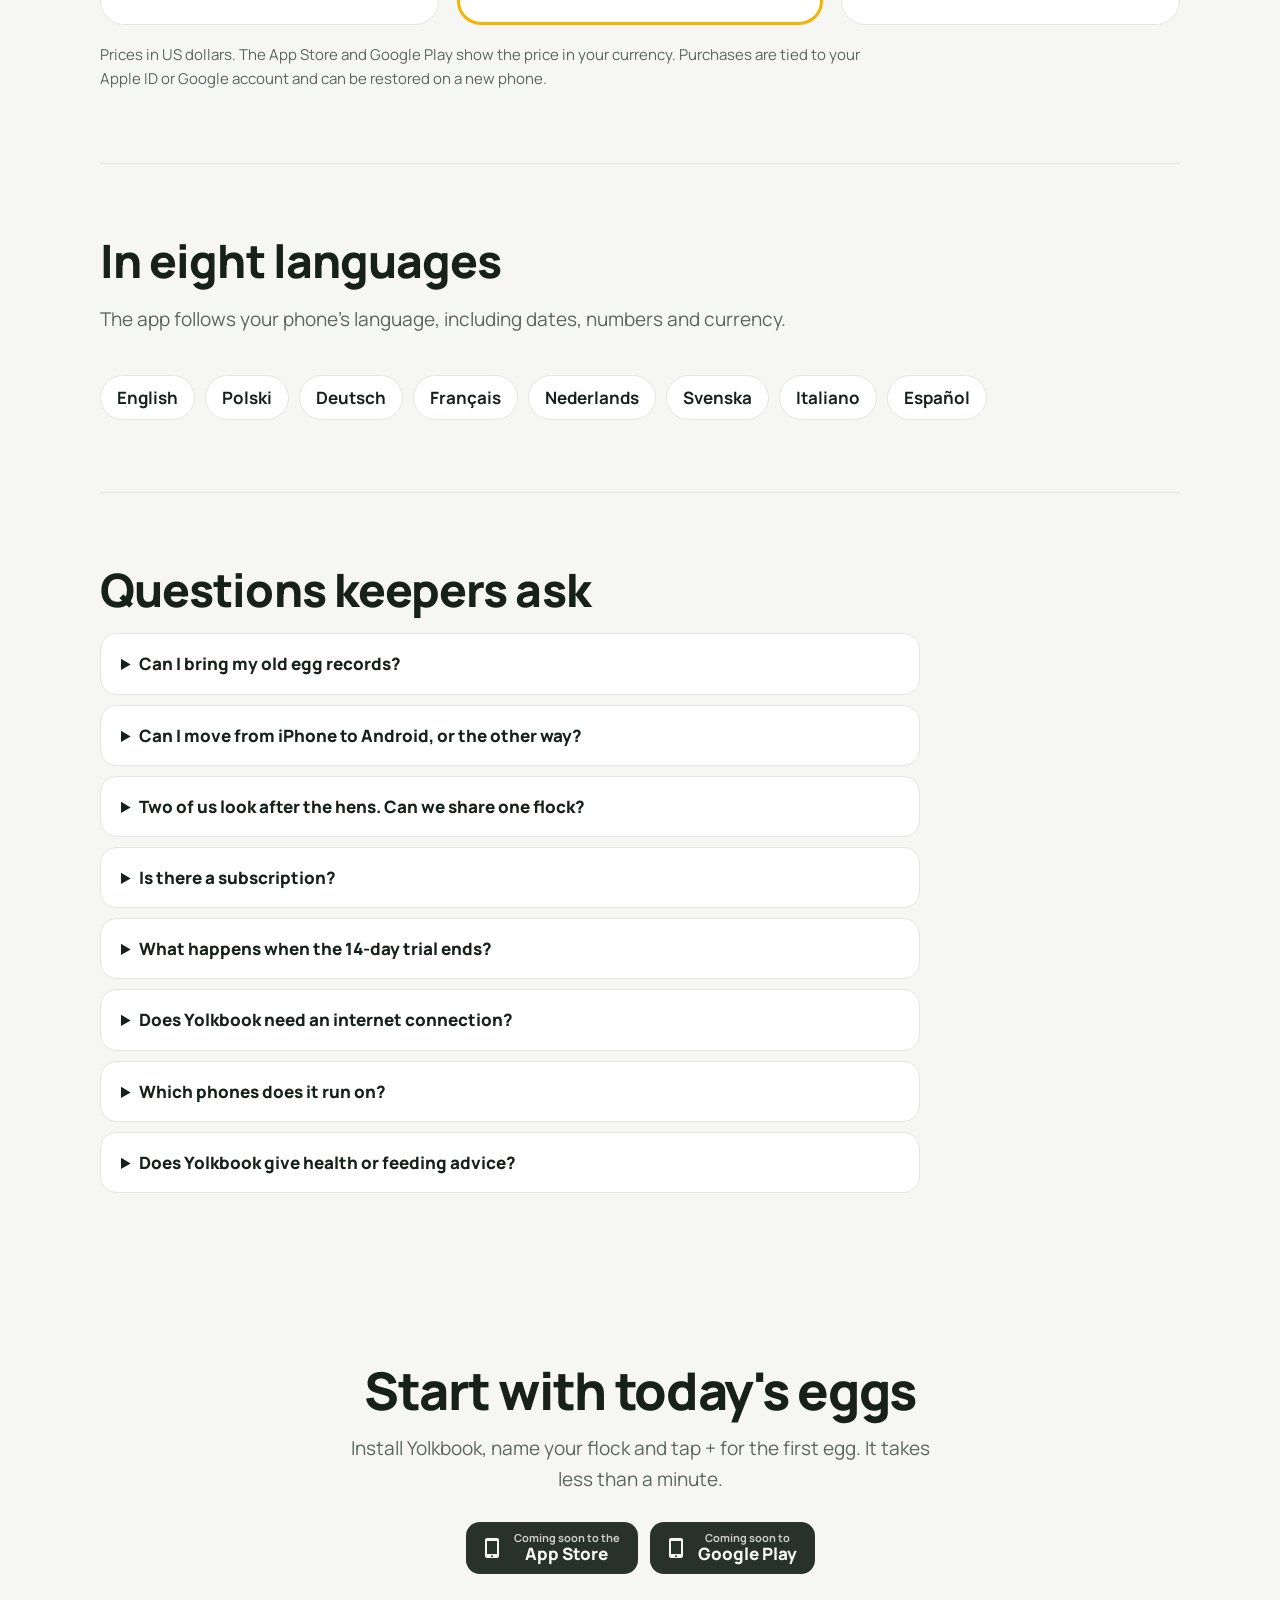
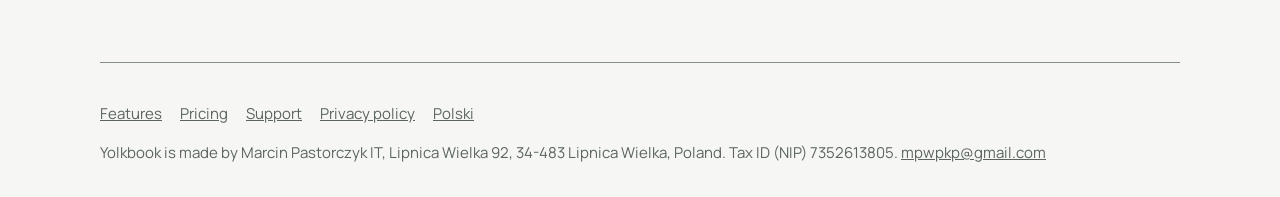
==== commit 746aff56: "Rozbudowana strona: funkcje, cennik, FAQ, SEO" ====
--- a/index.html
+++ b/index.html
@@ -3,85 +3,319 @@
 <head>
 <meta charset="utf-8">
 <meta name="viewport" content="width=device-width, initial-scale=1">
-<title>Yolkbook — egg tracker</title>
-<meta name="description" content="Count your eggs in one tap, know what each egg costs, plan hatches. Your data stays on your phone. No account, no subscription.">
+<title>Yolkbook: Chicken Egg Tracker &amp; Flock Journal App</title>
+<meta name="description" content="Count your hens' eggs in one tap, see what each egg costs and plan hatches. For chickens, ducks, quail, geese and turkeys. Data stays on your phone. Pay once.">
+<link rel="canonical" href="https://yolkbook.app/">
+<link rel="alternate" hreflang="en" href="https://yolkbook.app/">
+<link rel="alternate" hreflang="pl" href="https://yolkbook.app/pl/">
+<link rel="alternate" hreflang="x-default" href="https://yolkbook.app/">
 <link rel="icon" href="assets/favicon.png">
 <link rel="apple-touch-icon" href="assets/apple-touch-icon.png">
-<link rel="alternate" hreflang="pl" href="pl/">
+<link rel="preload" href="assets/fonts/Manrope-ExtraBold.ttf" as="font" type="font/ttf" crossorigin>
 <link rel="stylesheet" href="assets/style.css">
+<meta name="theme-color" content="#F6F7F4">
+<meta property="og:type" content="website">
+<meta property="og:site_name" content="Yolkbook">
+<meta property="og:url" content="https://yolkbook.app/">
+<meta property="og:title" content="Yolkbook: chicken egg tracker and flock journal">
+<meta property="og:description" content="Count eggs in one tap, see what each egg costs and plan hatches. Your data stays on your phone. Pay once.">
+<meta property="og:image" content="https://yolkbook.app/assets/og-en.png">
+<meta property="og:image:width" content="1200">
+<meta property="og:image:height" content="630">
+<meta property="og:locale" content="en_US">
+<meta property="og:locale:alternate" content="pl_PL">
+<meta name="twitter:card" content="summary_large_image">
+<script type="application/ld+json">
+{
+  "@context": "https://schema.org",
+  "@graph": [
+    {
+      "@type": "MobileApplication",
+      "@id": "https://yolkbook.app/#app",
+      "name": "Yolkbook",
+      "alternateName": "Yolkbook: Chicken Egg Tracker",
+      "description": "Egg tracker and flock journal for backyard chickens, ducks, quail, geese and turkeys. Daily egg counts, cost per egg, hatch calendar, bird records, backups and CSV/PDF export. Data stays on the device.",
+      "url": "https://yolkbook.app/",
+      "image": "https://yolkbook.app/assets/icon.png",
+      "operatingSystem": "iOS 15 or later, Android 7.0 or later",
+      "applicationCategory": "LifestyleApplication",
+      "inLanguage": ["en", "pl", "de", "fr", "nl", "sv", "it", "es"],
+      "offers": [
+        { "@type": "Offer", "name": "Free", "price": "0", "priceCurrency": "USD" },
+        { "@type": "Offer", "name": "Yolkbook Pro (one-time)", "price": "14.99", "priceCurrency": "USD" },
+        { "@type": "Offer", "name": "Breeder Pack (one-time)", "price": "9.99", "priceCurrency": "USD" }
+      ],
+      "publisher": { "@id": "https://yolkbook.app/#org" }
+    },
+    {
+      "@type": "Organization",
+      "@id": "https://yolkbook.app/#org",
+      "name": "Marcin Pastorczyk IT",
+      "url": "https://yolkbook.app/",
+      "email": "mpwpkp@gmail.com",
+      "address": { "@type": "PostalAddress", "streetAddress": "Lipnica Wielka 92", "postalCode": "34-483", "addressLocality": "Lipnica Wielka", "addressCountry": "PL" }
+    },
+    {
+      "@type": "FAQPage",
+      "mainEntity": [
+        { "@type": "Question", "name": "Can I bring my old egg records?", "acceptedAnswer": { "@type": "Answer", "text": "Yes. Import daily egg counts from a spreadsheet or from another app's CSV export. You need a date column and a number of eggs; a flock column is optional." } },
+        { "@type": "Question", "name": "Can I move from iPhone to Android, or the other way?", "acceptedAnswer": { "@type": "Answer", "text": "Yes. Create a backup file in Settings, save it to cloud storage or email it to yourself, and restore it on the new phone. The file includes your photos." } },
+        { "@type": "Question", "name": "Is there a subscription?", "acceptedAnswer": { "@type": "Answer", "text": "No. The free version has no time limit. Pro and Breeder Pack are one-time purchases." } },
+        { "@type": "Question", "name": "Does Yolkbook need an internet connection?", "acceptedAnswer": { "@type": "Answer", "text": "No. Everything works offline. The app only connects to the App Store or Google Play when you buy or restore a purchase." } },
+        { "@type": "Question", "name": "Does Yolkbook give health or feeding advice?", "acceptedAnswer": { "@type": "Answer", "text": "No. Yolkbook records what you enter. Reference values such as incubation days are typical starting points and you can change them." } }
+      ]
+    }
+  ]
+}
+</script>
 </head>
 <body>
+<a class="skip" href="#main">Skip to content</a>
 <div class="wrap">
   <header class="top">
-    <a class="brand" href="./"><img src="assets/icon.png" alt="">Yolkbook</a>
-    <nav class="top">
+    <a class="brand" href="./"><img src="assets/icon.png" alt="" width="36" height="36">Yolkbook</a>
+    <nav class="top" aria-label="Main">
+      <a class="hide-sm" href="#features">Features</a>
+      <a class="hide-sm" href="#pricing">Pricing</a>
+      <a class="hide-sm" href="#faq">FAQ</a>
       <a class="hide-sm" href="support.html">Support</a>
-      <a class="hide-sm" href="privacy.html">Privacy</a>
       <a class="lang" href="pl/" hreflang="pl" lang="pl">PL</a>
     </nav>
   </header>
 
-  <main>
+  <main id="main">
     <section class="hero">
       <div>
-        <span class="pill">Egg tracker &amp; flock journal</span>
-        <h1>Count your eggs in one tap. Keep your data forever.</h1>
-        <p class="lead">For backyard chickens, ducks, quail and geese. No account, no servers of ours, no subscription.</p>
-        <div class="cta">
-          <span class="soon">Coming soon to the App Store and Google Play.</span>
-        </div>
-      </div>
-      <div class="shot"><img src="assets/screens/en/1.png" alt="Today screen: egg counters for each flock with plus and minus buttons"></div>
-    </section>
-
-    <h2>What it does</h2>
-    <div class="grid">
-      <div class="card"><h3>Today's eggs</h3><p>A big counter for each flock: +1, −1, done. Per-hen counts if you want them, and a home screen widget.</p></div>
-      <div class="card"><h3>What each egg costs</h3><p>Log feed and expenses in seconds. See cost per egg next to your store price, sales and your balance.</p></div>
-      <div class="card"><h3>Hatches with a plan</h3><p>Candling days, lockdown and hatch day with reminders. Typical values, always editable.</p></div>
-      <div class="card"><h3>Birds &amp; notes</h3><p>Photos, breed, age, status history, your own notes and reminders.</p></div>
-    </div>
-
-    <h2>A look inside</h2>
-    <div class="shots" tabindex="0" aria-label="Screenshots">
-      <img src="assets/screens/en/1.png" alt="Today: egg counters" loading="lazy">
-      <img src="assets/screens/en/2.png" alt="Calendar with the number of eggs per day" loading="lazy">
-      <img src="assets/screens/en/3.png" alt="Money: cost per egg and balance" loading="lazy">
-      <img src="assets/screens/en/4.png" alt="A hen's card with her history" loading="lazy">
-      <img src="assets/screens/en/5.png" alt="Incubation stages" loading="lazy">
-      <img src="assets/screens/en/6.png" alt="Backup and restore" loading="lazy">
-      <img src="assets/screens/en/7.png" alt="Charts" loading="lazy">
-    </div>
-
-    <h2>Your data stays with you</h2>
-    <div class="grid">
-      <div class="card dark"><div class="big">0</div><p>servers of ours that hold your data. Everything is stored on your phone. No sign-up, no tracking, no ads.</p></div>
-      <div class="card"><h3>Backup in one tap</h3><p>Save a backup file to Files, iCloud Drive or Google Drive and restore it on a new phone. Your phone's own iCloud or Google backup may also copy the app's data to your account.</p></div>
-      <div class="card"><h3>Export any time</h3><p>CSV files for your spreadsheet and PDF reports — monthly or yearly.</p></div>
-    </div>
-
-    <h2>Pay once</h2>
-    <table class="compare">
-      <tr><th></th><th>Free</th><th>Pro</th></tr>
-      <tr><td>Egg counter, widget, cost per egg, backup, CSV</td><td>✓ forever</td><td>✓</td></tr>
-      <tr><td>Flocks · named birds</td><td>1 · 6</td><td>No limit</td></tr>
-      <tr><td>Statistics</td><td>Last 90 days</td><td>All history, PDF reports</td></tr>
-      <tr><td>Incubations at once</td><td>1</td><td>No limit</td></tr>
-      <tr><td>Price</td><td>Free — and you can try everything in Pro for 14 days</td><td>One payment, no subscription</td></tr>
-    </table>
-    <p class="soon">Optional Breeder Pack: simple pedigree, hatch history and a hatch card PDF for selling chicks.</p>
-
-    <h2>Questions</h2>
-    <details><summary>Can I import my old data?</summary><p>Yes — import daily egg counts from a spreadsheet or another app's CSV export (date, flock, number of eggs).</p></details>
-    <details><summary>What if I change phones?</summary><p>Make a backup file in one tap, save it to iCloud Drive, Google Drive or email, and restore it on the new phone. Photos are safe in the backup files you save.</p></details>
-    <details><summary>What if the app stops being updated?</summary><p>Your data never depends on our servers — there are none. Backup files and CSV export always work.</p></details>
-    <details><summary>Does it give health or feeding advice?</summary><p>No. Yolkbook records what you enter. Reference values such as incubation days are typical values and always editable.</p></details>
+        <h1>Every egg counted. Every record kept.</h1>
+        <p class="lead">Yolkbook is an egg tracker and flock journal for backyard chickens, ducks, quail, geese and turkeys. Log today's eggs in two taps, see what each egg costs you, and plan your hatches. Your records stay on your phone.</p>
+        <ul class="facts">
+          <li>Free to start</li>
+          <li>Works offline</li>
+          <li>One payment for Pro</li>
+        </ul>
+        <div class="stores">
+          <span class="store"><svg viewBox="0 0 24 24" aria-hidden="true"><path d="M7 2h10a2 2 0 0 1 2 2v16a2 2 0 0 1-2 2H7a2 2 0 0 1-2-2V4a2 2 0 0 1 2-2zm0 3v13h10V5H7zm5 14.2a1 1 0 1 0 0 2 1 1 0 0 0 0-2z"/></svg><span><small>Coming soon to the</small><strong>App Store</strong></span></span>
+          <span class="store"><svg viewBox="0 0 24 24" aria-hidden="true"><path d="M7 2h10a2 2 0 0 1 2 2v16a2 2 0 0 1-2 2H7a2 2 0 0 1-2-2V4a2 2 0 0 1 2-2zm0 3v13h10V5H7zm5 14.2a1 1 0 1 0 0 2 1 1 0 0 0 0-2z"/></svg><span><small>Coming soon to</small><strong>Google Play</strong></span></span>
+          <p class="note">For iPhone, iPad and Android. Now in review at Apple and Google.</p>
+        </div>
+      </div>
+
+      <div class="counter" data-carton data-lang="en" data-start="7" data-one="egg today" data-many="eggs today"
+           data-hint="Tap + like you would at the coop door." data-full="<strong>A full dozen.</strong> The app keeps the tally and the cost per egg for you.">
+        <div class="counter-head">
+          <span class="counter-flock">Backyard girls</span>
+          <span class="counter-meta">8 hens</span>
+        </div>
+        <div class="counter-row">
+          <button class="round" type="button" data-minus aria-label="Remove one egg">−</button>
+          <div class="counter-num" aria-live="polite"><output>0</output><span data-label>eggs today</span></div>
+          <button class="round plus" type="button" data-plus aria-label="Add one egg">+</button>
+        </div>
+        <div class="carton" aria-hidden="true">
+          <span class="cell"></span><span class="cell"></span><span class="cell"></span><span class="cell"></span><span class="cell"></span><span class="cell"></span>
+          <span class="cell"></span><span class="cell"></span><span class="cell"></span><span class="cell"></span><span class="cell"></span><span class="cell"></span>
+        </div>
+        <p class="counter-foot" data-foot>Tap + like you would at the coop door.</p>
+      </div>
+    </section>
+
+    <section class="block" aria-labelledby="why">
+      <h2 id="why">Apps come and go. Your egg records should stay.</h2>
+      <p class="intro">When a popular free egg tracker disappeared from the App Store, keepers lost years of laying records with it. Yolkbook is built so that can't happen to you: there is no account to close and no server of ours to shut down.</p>
+      <ul class="promises">
+        <li><h3>Stored on your phone</h3><p>Flocks, eggs, costs, hatches, notes and photos live in the app on your device. Nothing is sent to us.</p></li>
+        <li><h3>A backup in one tap</h3><p>Save one backup file to Files, iCloud Drive, Google Drive or email, and restore it on any phone, iPhone or Android.</p></li>
+        <li><h3>Plain files you can open</h3><p>Export eggs, expenses, birds and hatches as CSV for any spreadsheet, or as monthly and yearly PDF reports.</p></li>
+      </ul>
+    </section>
+
+    <section class="block" id="features" aria-labelledby="features-title">
+      <h2 id="features-title">What you can do with Yolkbook</h2>
+      <p class="intro">Six screens cover the daily routine of a small flock, from the morning egg count to a hatch three weeks later.</p>
+
+      <article class="feature">
+        <div>
+          <h3>Log the day in two taps</h3>
+          <p>The Today screen has a big counter for each flock. Open the app, tap +, done.</p>
+          <ul>
+            <li>Home screen widget with +1 and −1 for each flock</li>
+            <li>Optional per-hen counts, so you see who is laying</li>
+            <li>Egg marks: double yolk, soft shell, broken and more</li>
+            <li>Track eggs sold, given away and used at home</li>
+          </ul>
+        </div>
+        <div class="shot"><img src="assets/screens/en/1.png" width="560" height="1216" loading="lazy" alt="Today screen with an egg counter for two flocks and weekly cost per egg"></div>
+      </article>
+
+      <article class="feature">
+        <div>
+          <h3>See every day of the month</h3>
+          <p>A calendar shades each day by how many eggs you collected. Days you forgot to log look different from days with zero eggs, so gaps are easy to fill in.</p>
+        </div>
+        <div class="shot"><img src="assets/screens/en/2.png" width="560" height="1216" loading="lazy" alt="Monthly calendar with daily egg counts"></div>
+      </article>
+
+      <article class="feature">
+        <div>
+          <h3>Know what an egg really costs</h3>
+          <p>Log feed, bedding and other expenses in a few seconds; the app remembers what you bought last time. Yolkbook divides your costs by your eggs.</p>
+          <ul>
+            <li>Cost per egg and per dozen, next to your store price</li>
+            <li>Egg sales and a running balance</li>
+            <li>Equipment like a new coop kept out of the cost per egg</li>
+            <li>Your own currency and pack size (6, 10, 12…)</li>
+          </ul>
+        </div>
+        <div class="shot"><img src="assets/screens/en/3.png" width="560" height="1216" loading="lazy" alt="Money screen with cost per egg, expenses and balance"></div>
+      </article>
+
+      <article class="feature">
+        <div>
+          <h3>A card for every bird</h3>
+          <p>Name your hens and keep their photos, breed, hatch date and status: laying, broody, molting, not laying. Each bird has a history and its own notes.</p>
+          <ul>
+            <li>Notes with dates, tags and photos, in your own words</li>
+            <li>Reminders on your schedule, such as cleaning the coop</li>
+            <li>Location data removed from every photo you add</li>
+          </ul>
+        </div>
+        <div class="shot"><img src="assets/screens/en/4.png" width="560" height="1216" loading="lazy" alt="A hen's card with photo, status and history"></div>
+      </article>
+
+      <article class="feature">
+        <div>
+          <h3>Hatches on a calendar</h3>
+          <p>Set eggs in the incubator or under a broody hen and Yolkbook lays out the candling days, lockdown and hatch day, with a reminder for each.</p>
+          <ul>
+            <li>Hatch rate from eggs set and from fertile eggs</li>
+            <li>Add the hatched chicks to a flock in one tap</li>
+            <li>Typical day counts for six species, always editable</li>
+          </ul>
+        </div>
+        <div class="shot"><img src="assets/screens/en/5.png" width="560" height="1216" loading="lazy" alt="Incubation timeline with candling days and hatch day"></div>
+      </article>
+
+      <article class="feature">
+        <div>
+          <h3>Charts and reports <span class="tag">Pro for full history</span></h3>
+          <p>Charts for eggs, eggs per flock, lay rate, cost per egg, feed per month and your balance, plus how this month compares with the same month last year and how many eggs each named hen laid.</p>
+        </div>
+        <div class="shot"><img src="assets/screens/en/7.png" width="560" height="1216" loading="lazy" alt="Statistics with a chart of eggs over 30 days"></div>
+      </article>
+    </section>
+
+    <section class="block" aria-labelledby="species-title">
+      <h2 id="species-title">Made for the birds you keep</h2>
+      <p class="intro">Each flock has its own species, so hatch calendars start from the right number of days.</p>
+      <dl class="species">
+        <div><dt>Chickens</dt><dd><span class="days">21</span>days to hatch</dd></div>
+        <div><dt>Ducks</dt><dd><span class="days">28</span>days to hatch</dd></div>
+        <div><dt>Muscovy ducks</dt><dd><span class="days">35</span>days to hatch</dd></div>
+        <div><dt>Quail</dt><dd><span class="days">17</span>days to hatch</dd></div>
+        <div><dt>Geese</dt><dd><span class="days">30</span>days to hatch</dd></div>
+        <div><dt>Turkeys</dt><dd><span class="days">28</span>days to hatch</dd></div>
+      </dl>
+      <p class="fineprint">Typical values used as a starting point. You can change them for every hatch. Yolkbook doesn't give veterinary or feeding advice; it records what you enter.</p>
+    </section>
+
+    <section class="block" aria-labelledby="privacy-title">
+      <div class="band">
+        <div>
+          <h2 id="privacy-title">Your flock's data stays on your phone</h2>
+          <p class="intro">We built Yolkbook without accounts or servers, so there is nothing of yours for us to store, sell or lose.</p>
+          <ul>
+            <li><strong>No sign-up</strong>Open the app and start counting.</li>
+            <li><strong>No ads or tracking</strong>The app has no analytics of any kind.</li>
+            <li><strong>Offline</strong>The only connection is the store, when you buy.</li>
+            <li><strong>Safety copies</strong>The app saves a copy before every restore and update.</li>
+          </ul>
+          <p class="fineprint" style="color: var(--on-band-muted)">Your phone's own iCloud or Google backup may include the app's data in your account. <a href="privacy.html">Read the privacy policy</a>.</p>
+        </div>
+        <div class="shot"><img src="assets/screens/en/6.png" width="560" height="1216" loading="lazy" alt="Backup and restore screen"></div>
+      </div>
+    </section>
+
+    <section class="block" id="pricing" aria-labelledby="pricing-title">
+      <h2 id="pricing-title">Pay once, or never</h2>
+      <p class="intro">The free version has no time limit and covers a small flock completely. Pro removes the limits with a single payment.</p>
+      <div class="plans">
+        <div class="plan">
+          <h3>Free</h3>
+          <p class="price">$0</p>
+          <p class="per">for as long as you like</p>
+          <ul>
+            <li>Egg counter and home screen widget</li>
+            <li>Cost per egg, sales and balance</li>
+            <li>1 flock with up to 6 named birds</li>
+            <li>1 incubation at a time</li>
+            <li>Statistics for the last 90 days</li>
+            <li>Backups and CSV export</li>
+          </ul>
+        </div>
+        <div class="plan pro">
+          <h3>Pro</h3>
+          <p class="price">$14.99</p>
+          <p class="per">one payment, no subscription</p>
+          <ul>
+            <li>Everything in Free</li>
+            <li>Unlimited flocks and birds</li>
+            <li>Several incubations at once</li>
+            <li>All your history in charts and balance</li>
+            <li>Monthly and yearly PDF reports</li>
+          </ul>
+          <div class="extra"><p>Try every Pro feature free for 14 days. You start the trial when you choose, and nothing is charged afterwards.</p></div>
+        </div>
+        <div class="plan">
+          <h3>Breeder Pack</h3>
+          <p class="price">$9.99</p>
+          <p class="per">one-time add-on</p>
+          <ul>
+            <li>Simple pedigree: mother, father, offspring and a three-generation tree</li>
+            <li>Hatch history by incubator, parents, species and year</li>
+            <li>Hatch card PDF for selling chicks</li>
+          </ul>
+          <div class="extra"><p>Pro and Breeder Pack together: $19.99.</p></div>
+        </div>
+      </div>
+      <p class="pricing-note">Prices in US dollars. The App Store and Google Play show the price in your currency. Purchases are tied to your Apple ID or Google account and can be restored on a new phone.</p>
+    </section>
+
+    <section class="block" aria-labelledby="langs-title">
+      <h2 id="langs-title">In eight languages</h2>
+      <p class="intro">The app follows your phone's language, including dates, numbers and currency.</p>
+      <ul class="langs">
+        <li lang="en">English</li><li lang="pl">Polski</li><li lang="de">Deutsch</li><li lang="fr">Français</li>
+        <li lang="nl">Nederlands</li><li lang="sv">Svenska</li><li lang="it">Italiano</li><li lang="es">Español</li>
+      </ul>
+    </section>
+
+    <section class="block faq" id="faq" aria-labelledby="faq-title">
+      <h2 id="faq-title">Questions keepers ask</h2>
+      <details><summary>Can I bring my old egg records?</summary><p>Yes. Import daily egg counts from a spreadsheet or from another app's CSV export. You need a date column and a number of eggs; a flock column is optional.</p></details>
+      <details><summary>Can I move from iPhone to Android, or the other way?</summary><p>Yes. Create a backup file in Settings, save it to cloud storage or email it to yourself, and restore it on the new phone. The file includes your photos.</p></details>
+      <details><summary>Two of us look after the hens. Can we share one flock?</summary><p>Each phone keeps its own records, and there is no live sync yet. You can merge a backup file from another phone; when both phones logged the same day, the newer entry is kept.</p></details>
+      <details><summary>Is there a subscription?</summary><p>No. The free version has no time limit. Pro and Breeder Pack are one-time purchases.</p></details>
+      <details><summary>What happens when the 14-day trial ends?</summary><p>The app goes back to the free version. Everything you entered stays, and you can still view and export it.</p></details>
+      <details><summary>Does Yolkbook need an internet connection?</summary><p>No. Everything works offline. The app only connects to the App Store or Google Play when you buy or restore a purchase.</p></details>
+      <details><summary>Which phones does it run on?</summary><p>iPhone and iPad with iOS 15 or later, and Android phones and tablets with Android 7.0 or later. The interactive widget needs iOS 17 on iPhone.</p></details>
+      <details><summary>Does Yolkbook give health or feeding advice?</summary><p>No. Yolkbook records what you enter. Reference values such as incubation days are typical starting points and you can change them.</p></details>
+    </section>
+
+    <section class="closing" aria-labelledby="closing-title">
+      <h2 id="closing-title">Start with today's eggs</h2>
+      <p>Install Yolkbook, name your flock and tap + for the first egg. It takes less than a minute.</p>
+      <div class="stores">
+        <span class="store"><svg viewBox="0 0 24 24" aria-hidden="true"><path d="M7 2h10a2 2 0 0 1 2 2v16a2 2 0 0 1-2 2H7a2 2 0 0 1-2-2V4a2 2 0 0 1 2-2zm0 3v13h10V5H7zm5 14.2a1 1 0 1 0 0 2 1 1 0 0 0 0-2z"/></svg><span><small>Coming soon to the</small><strong>App Store</strong></span></span>
+        <span class="store"><svg viewBox="0 0 24 24" aria-hidden="true"><path d="M7 2h10a2 2 0 0 1 2 2v16a2 2 0 0 1-2 2H7a2 2 0 0 1-2-2V4a2 2 0 0 1 2-2zm0 3v13h10V5H7zm5 14.2a1 1 0 1 0 0 2 1 1 0 0 0 0-2z"/></svg><span><small>Coming soon to</small><strong>Google Play</strong></span></span>
+      </div>
+    </section>
   </main>
 
   <footer class="bottom">
-    <p class="links"><a href="support.html">Support</a><a href="privacy.html">Privacy policy</a><a href="pl/">Polski</a></p>
-    <p>Marcin Pastorczyk IT · Lipnica Wielka 92, 34-483 Lipnica Wielka, Poland · Tax ID (NIP) 7352613805 · <a href="mailto:mpwpkp@gmail.com">mpwpkp@gmail.com</a></p>
+    <p class="links"><a href="#features">Features</a><a href="#pricing">Pricing</a><a href="support.html">Support</a><a href="privacy.html">Privacy policy</a><a href="pl/" hreflang="pl" lang="pl">Polski</a></p>
+    <p>Yolkbook is made by Marcin Pastorczyk IT, Lipnica Wielka 92, 34-483 Lipnica Wielka, Poland. Tax ID (NIP) 7352613805. <a href="mailto:mpwpkp@gmail.com">mpwpkp@gmail.com</a></p>
   </footer>
 </div>
+<script src="assets/carton.js" defer></script>
 </body>
 </html>
--- a/assets/style.css
+++ b/assets/style.css
@@ -4,86 +4,201 @@
 @font-face { font-family: Manrope; src: url("fonts/Manrope-ExtraBold.ttf") format("truetype"); font-weight: 800; font-display: swap; }
 
 :root {
-  --ground: #F6F7F4; --card: #FFFFFF; --ink: #17201B; --muted: #5B655E; --line: #ECEFEA; --line-strong: #D5DAD3;
-  --accent: #F5B301; --accent-soft: #FCE9B2; --accent-tint: #FDF6DE; --summary: #17201B; --on-summary: #FFFFFF;
-  --link: #8A6200;
+  --ground: #F6F7F4; --card: #FFFFFF; --ink: #17201B; --muted: #5B655E; --line: #E3E7E1; --line-strong: #848D86;
+  --yolk: #F5B301; --yolk-soft: #FCE9B2; --yolk-tint: #FDF6DE; --band: #17201B; --on-band: #FFFFFF; --on-band-muted: #C9D1CB;
+  --link: #8A6200; --carton: #E9DCC4; --carton-cell: #DCCBAE; --carton-edge: #C9B48F;
+  --egg-brown: #B9784A; --egg-cream: #EBD9B8; --egg-white: #FBFAF6; --egg-olive: #A9BC9A; --egg-dark: #7A4A2C;
+  --shadow: 0 18px 40px rgba(23, 32, 27, .16);
 }
 @media (prefers-color-scheme: dark) {
   :root:not([data-theme="light"]) {
-    --ground: #0F1411; --card: #1A211D; --ink: #EEF2EE; --muted: #A9B3AC; --line: #26302A; --line-strong: #34403A;
-    --accent-soft: #4A3B10; --accent-tint: #2B2513; --summary: #24302A; --link: #F5C542;
+    --ground: #0F1411; --card: #1A211D; --ink: #EEF2EE; --muted: #A9B3AC; --line: #26302A; --line-strong: #6B766F;
+    --yolk-soft: #4A3B10; --yolk-tint: #2B2513; --band: #1F2924; --link: #F5C542;
+    --carton: #3A3326; --carton-cell: #2C261C; --carton-edge: #4C4332; --shadow: 0 18px 40px rgba(0, 0, 0, .45);
   }
 }
 :root[data-theme="dark"] {
-  --ground: #0F1411; --card: #1A211D; --ink: #EEF2EE; --muted: #A9B3AC; --line: #26302A; --line-strong: #34403A;
-  --accent-soft: #4A3B10; --accent-tint: #2B2513; --summary: #24302A; --link: #F5C542;
+  --ground: #0F1411; --card: #1A211D; --ink: #EEF2EE; --muted: #A9B3AC; --line: #26302A; --line-strong: #6B766F;
+  --yolk-soft: #4A3B10; --yolk-tint: #2B2513; --band: #1F2924; --link: #F5C542;
+  --carton: #3A3326; --carton-cell: #2C261C; --carton-edge: #4C4332; --shadow: 0 18px 40px rgba(0, 0, 0, .45);
 }
 
 * { box-sizing: border-box; }
-html { -webkit-text-size-adjust: 100%; }
+html { -webkit-text-size-adjust: 100%; scroll-behavior: smooth; }
+@media (prefers-reduced-motion: reduce) { html { scroll-behavior: auto; } }
 body {
   margin: 0; background: var(--ground); color: var(--ink);
-  font: 17px/1.6 Manrope, -apple-system, system-ui, "Segoe UI", Roboto, sans-serif;
-}
+  font: 17px/1.6 Manrope, -apple-system, system-ui, "Segoe UI", sans-serif;
+}
+img { max-width: 100%; height: auto; }
 a { color: var(--link); }
-a:focus-visible, summary:focus-visible { outline: 3px solid var(--accent); outline-offset: 2px; border-radius: 6px; }
-
-.wrap { max-width: 980px; margin: 0 auto; padding: 0 16px; }
+a:focus-visible, summary:focus-visible, button:focus-visible { outline: 3px solid var(--yolk); outline-offset: 3px; border-radius: 8px; }
+.skip { position: absolute; left: -999px; top: 8px; background: var(--card); padding: 8px 14px; border-radius: 10px; z-index: 10; }
+.skip:focus { left: 16px; }
+
+.wrap { max-width: 1120px; margin: 0 auto; padding: 0 20px; }
+
+/* Nagłówek */
 header.top { display: flex; align-items: center; justify-content: space-between; gap: 12px; padding: 18px 0; }
 .brand { display: flex; align-items: center; gap: 10px; font-weight: 800; font-size: 20px; color: var(--ink); text-decoration: none; }
 .brand img { width: 36px; height: 36px; border-radius: 9px; }
-nav.top a { color: var(--ink); text-decoration: none; font-weight: 700; margin-left: 16px; font-size: 15px; }
-nav.top a.lang { border: 1.5px solid var(--line-strong); border-radius: 999px; padding: 4px 12px; }
-
-.hero { display: grid; grid-template-columns: 1.1fr 0.9fr; gap: 32px; align-items: center; padding: 24px 0 40px; }
-.hero h1 { font-size: clamp(34px, 6vw, 54px); line-height: 1.08; font-weight: 800; margin: 0 0 16px; letter-spacing: -0.02em; }
-.hero .lead { font-size: 20px; color: var(--muted); margin: 0 0 24px; }
-.hero .shot { justify-self: center; max-width: 320px; width: 100%; }
-.pill { display: inline-block; background: var(--accent-soft); color: var(--ink); font-weight: 700; font-size: 14px;
-  padding: 6px 14px; border-radius: 999px; margin-bottom: 16px; }
-.cta { display: flex; flex-wrap: wrap; gap: 12px; align-items: center; }
-.btn { display: inline-block; background: var(--accent); color: #17201B; font-weight: 800; text-decoration: none;
-  padding: 14px 22px; border-radius: 14px; }
-.soon { color: var(--muted); font-size: 15px; }
-
-h2 { font-size: clamp(26px, 4vw, 34px); font-weight: 800; margin: 48px 0 16px; letter-spacing: -0.01em; }
-.grid { display: grid; grid-template-columns: repeat(auto-fit, minmax(230px, 1fr)); gap: 14px; }
-.card { background: var(--card); border-radius: 20px; padding: 20px; border: 1px solid var(--line); }
-.card h3 { margin: 0 0 6px; font-size: 18px; font-weight: 800; }
-.card p { margin: 0; color: var(--muted); }
-.dark { background: var(--summary); color: var(--on-summary); border: none; }
-.dark p { color: rgba(255,255,255,.82); }
-.dark .big { color: var(--accent); font-size: 40px; font-weight: 800; line-height: 1.1; }
-
-.shots { display: grid; grid-auto-flow: column; grid-auto-columns: minmax(200px, 240px); gap: 14px; overflow-x: auto;
-  padding: 4px 2px 12px; scroll-snap-type: x mandatory; }
-.shots img { width: 100%; border-radius: 22px; box-shadow: 0 8px 24px rgba(0,0,0,.12); scroll-snap-align: start; }
-.shot img { width: 100%; border-radius: 28px; box-shadow: 0 16px 40px rgba(0,0,0,.18); }
-
-table.compare { width: 100%; border-collapse: collapse; background: var(--card); border-radius: 20px; overflow: hidden; }
-table.compare th, table.compare td { text-align: left; padding: 14px 16px; border-bottom: 1px solid var(--line); vertical-align: top; }
-table.compare th { font-weight: 800; }
-table.compare tr:last-child td { border-bottom: none; }
-
-details { background: var(--card); border: 1px solid var(--line); border-radius: 16px; padding: 14px 18px; margin: 10px 0; }
+nav.top { display: flex; align-items: center; gap: 4px; }
+nav.top a { color: var(--ink); text-decoration: none; font-weight: 700; font-size: 15px; padding: 8px 10px; border-radius: 10px; }
+nav.top a:hover { background: var(--line); }
+nav.top a.lang { border: 1.5px solid var(--line-strong); border-radius: 999px; padding: 4px 12px; margin-left: 6px; }
+
+/* Hero */
+.hero { display: grid; grid-template-columns: 1.15fr 0.85fr; gap: 48px; align-items: center; padding: 40px 0 72px; }
+.hero h1 { font-size: clamp(38px, 6.2vw, 64px); line-height: 1.04; font-weight: 800; margin: 0 0 20px; letter-spacing: -0.03em; max-width: 13ch; }
+.hero .lead { font-size: 20px; line-height: 1.55; color: var(--muted); margin: 0 0 28px; max-width: 34em; }
+.facts { list-style: none; padding: 0; margin: 0 0 28px; display: flex; flex-wrap: wrap; gap: 8px 22px; font-weight: 700; font-size: 15px; }
+.facts li { display: flex; align-items: center; gap: 8px; }
+.facts li::before { content: ""; width: 10px; height: 12px; border-radius: 50% 50% 50% 50% / 58% 58% 42% 42%; background: var(--yolk); flex: none; }
+
+.stores { display: flex; flex-wrap: wrap; gap: 12px; align-items: center; }
+.store { display: inline-flex; align-items: center; gap: 10px; min-height: 52px; padding: 8px 18px 8px 14px; border-radius: 14px;
+  background: var(--ink); color: var(--ground); text-decoration: none; line-height: 1.15; }
+.store svg { width: 24px; height: 24px; flex: none; fill: currentColor; }
+.store small { display: block; font-size: 11px; font-weight: 700; opacity: .8; }
+.store strong { display: block; font-size: 17px; font-weight: 800; }
+span.store { opacity: .92; cursor: default; }
+.stores .note { color: var(--muted); font-size: 14px; flex-basis: 100%; margin: 4px 0 0; }
+
+/* Wytłaczanka — jedyny „efekt” strony */
+.counter { background: var(--card); border-radius: 28px; padding: 22px; box-shadow: var(--shadow); max-width: 420px; justify-self: center; width: 100%; }
+.counter-head { display: flex; align-items: center; justify-content: space-between; margin-bottom: 6px; }
+.counter-flock { display: flex; align-items: center; gap: 8px; font-weight: 800; font-size: 17px; }
+.counter-flock::before { content: ""; width: 12px; height: 12px; border-radius: 50%; background: #2F7BE0; }
+.counter-meta { color: var(--muted); font-size: 14px; font-weight: 700; }
+.counter-row { display: grid; grid-template-columns: 56px 1fr 72px; align-items: center; gap: 10px; margin: 6px 0 18px; }
+.counter-num { text-align: center; }
+.counter-num output { display: block; font-size: 64px; line-height: 1; font-weight: 800; letter-spacing: -0.03em; font-variant-numeric: tabular-nums; }
+.counter-num span { color: var(--muted); font-size: 14px; font-weight: 700; }
+.round { border: 2px solid var(--line-strong); background: transparent; color: var(--ink); width: 56px; height: 56px; border-radius: 50%;
+  font: 800 28px/1 Manrope, system-ui, sans-serif; cursor: pointer; display: grid; place-items: center; }
+.round.plus { background: var(--yolk); border-color: var(--yolk); color: #17201B; width: 72px; height: 72px; font-size: 36px; box-shadow: 0 8px 18px rgba(245, 179, 1, .35); }
+.round:active { transform: scale(.94); }
+.round:disabled { opacity: .4; cursor: default; transform: none; }
+
+.carton { background: var(--carton); border: 2px solid var(--carton-edge); border-radius: 18px; padding: 10px;
+  display: grid; grid-template-columns: repeat(6, 1fr); gap: 8px; }
+.cell { aspect-ratio: 1; border-radius: 50%; background: var(--carton-cell); box-shadow: inset 0 3px 6px rgba(0, 0, 0, .18); display: grid; place-items: center; }
+.egg { width: 66%; height: 82%; border-radius: 50% 50% 50% 50% / 60% 60% 40% 40%; box-shadow: inset -4px -5px 8px rgba(0, 0, 0, .14), 0 2px 3px rgba(0, 0, 0, .18); }
+.egg.drop { animation: drop .42s cubic-bezier(.3, 1.4, .5, 1) both; }
+@keyframes drop { from { transform: translateY(-34px) scale(.85); opacity: 0; } to { transform: none; opacity: 1; } }
+@media (prefers-reduced-motion: reduce) { .egg.drop { animation: none; } }
+.counter-foot { margin: 14px 2px 0; color: var(--muted); font-size: 14px; min-height: 1.6em; }
+.counter-foot strong { color: var(--ink); }
+
+/* Sekcje */
+section.block { padding: 72px 0; border-top: 1px solid var(--line); }
+.block h2 { font-size: clamp(30px, 4.4vw, 46px); line-height: 1.1; font-weight: 800; letter-spacing: -0.02em; margin: 0 0 18px; max-width: 20ch; }
+.block .intro { font-size: 19px; color: var(--muted); max-width: 40em; margin: 0 0 40px; }
+
+/* Dlaczego — trzy zobowiązania */
+.promises { display: grid; grid-template-columns: repeat(3, 1fr); gap: 36px; margin: 0; padding: 0; list-style: none; }
+.promises h3 { font-size: 20px; margin: 0 0 8px; }
+.promises p { margin: 0; color: var(--muted); }
+.promises li { border-top: 3px solid var(--yolk); padding-top: 18px; }
+
+/* Funkcje: naprzemienne wiersze */
+.feature { display: grid; grid-template-columns: 1fr 300px; gap: 56px; align-items: center; padding: 36px 0; }
+.feature + .feature { border-top: 1px dashed var(--line); }
+.feature:nth-of-type(even) { grid-template-columns: 300px 1fr; }
+.feature:nth-of-type(even) .shot { order: -1; }
+.feature h3 { font-size: clamp(24px, 3vw, 32px); line-height: 1.15; letter-spacing: -0.015em; margin: 0 0 12px; }
+.feature p { color: var(--muted); margin: 0 0 14px; max-width: 34em; }
+.feature ul { margin: 0; padding-left: 20px; max-width: 34em; }
+.feature li { margin: 6px 0; }
+.feature li::marker { color: var(--yolk); }
+.shot img { display: block; width: 100%; border-radius: 30px; box-shadow: var(--shadow); }
+.tag { display: inline-block; font-size: 13px; font-weight: 800; background: var(--yolk-soft); color: var(--ink); border-radius: 999px; padding: 2px 10px; margin-left: 6px; vertical-align: 3px; }
+
+/* Gatunki */
+.species { display: grid; grid-template-columns: repeat(6, 1fr); gap: 0; border: 1.5px solid var(--line); border-radius: 22px; overflow: hidden; background: var(--card); }
+.species div { padding: 20px 16px; border-left: 1.5px solid var(--line); }
+.species div:first-child { border-left: none; }
+.species dt { font-weight: 800; }
+.species dd { margin: 4px 0 0; color: var(--muted); font-size: 15px; }
+.species .days { display: block; color: var(--ink); font-size: 34px; font-weight: 800; letter-spacing: -0.02em; line-height: 1.1; }
+.fineprint { color: var(--muted); font-size: 14px; margin: 14px 0 0; max-width: 46em; }
+
+/* Prywatność — ciemny pas */
+.band { background: var(--band); color: var(--on-band); border-radius: 32px; padding: 56px; display: grid; grid-template-columns: 1fr 280px; gap: 56px; align-items: center; }
+.band h2 { color: var(--on-band); }
+.band .intro { color: var(--on-band-muted); margin-bottom: 26px; }
+.band ul { list-style: none; padding: 0; margin: 0; display: grid; grid-template-columns: 1fr 1fr; gap: 16px 28px; }
+.band li { padding-left: 30px; position: relative; color: var(--on-band-muted); }
+.band li strong { color: var(--on-band); display: block; }
+.band li::before { content: ""; position: absolute; left: 0; top: 6px; width: 16px; height: 16px; border-radius: 50%; border: 3px solid var(--yolk); }
+.band .shot img { box-shadow: 0 18px 40px rgba(0, 0, 0, .45); }
+.band a { color: #F5C542; }
+
+/* Cennik */
+.plans { display: grid; grid-template-columns: 1fr 1.08fr 1fr; gap: 18px; align-items: stretch; }
+.plan { background: var(--card); border: 1.5px solid var(--line); border-radius: 24px; padding: 28px; display: flex; flex-direction: column; }
+.plan.pro { border: 3px solid var(--yolk); }
+.plan h3 { font-size: 22px; margin: 0; }
+.plan .price { font-size: 44px; font-weight: 800; letter-spacing: -0.03em; line-height: 1.1; margin: 12px 0 2px; }
+.plan .per { color: var(--muted); font-weight: 700; font-size: 15px; margin: 0 0 18px; }
+.plan ul { padding-left: 20px; margin: 0 0 18px; }
+.plan li { margin: 7px 0; }
+.plan li::marker { color: var(--yolk); }
+.plan .extra { margin-top: auto; padding-top: 16px; border-top: 1px solid var(--line); color: var(--muted); font-size: 15px; }
+.plan .extra p { margin: 0; }
+.pricing-note { color: var(--muted); font-size: 15px; margin: 18px 0 0; max-width: 52em; }
+
+/* Języki */
+.langs { display: flex; flex-wrap: wrap; gap: 10px; list-style: none; padding: 0; margin: 0; }
+.langs li { background: var(--card); border: 1.5px solid var(--line); border-radius: 999px; padding: 8px 16px; font-weight: 700; }
+
+/* FAQ */
+.faq details, .faq h2 { max-width: 820px; }
+details { background: var(--card); border: 1px solid var(--line); border-radius: 16px; padding: 16px 20px; margin: 10px 0; }
 summary { font-weight: 800; cursor: pointer; }
 details p { color: var(--muted); margin: 10px 0 0; }
 
+/* Zakończenie */
+.closing { text-align: center; padding: 88px 0 24px; }
+.closing h2 { margin: 0 auto 14px; max-width: 18ch; font-size: clamp(32px, 5vw, 52px); line-height: 1.08; letter-spacing: -0.025em; font-weight: 800; }
+.closing p { color: var(--muted); font-size: 19px; margin: 0 auto 28px; max-width: 32em; }
+.closing .stores { justify-content: center; }
+
+/* Strony z tekstem (pomoc, prywatność) */
 .doc { max-width: 760px; }
-.doc h1 { font-size: clamp(30px, 5vw, 42px); font-weight: 800; margin: 16px 0 8px; }
+.doc h1 { font-size: clamp(30px, 5vw, 42px); font-weight: 800; margin: 16px 0 8px; letter-spacing: -0.02em; }
 .doc h2 { font-size: 22px; margin: 32px 0 8px; }
 .doc .updated { color: var(--muted); }
 .doc li { margin: 6px 0; }
-.box { background: var(--accent-tint); border-radius: 16px; padding: 16px 18px; }
+.box { background: var(--yolk-tint); border-radius: 16px; padding: 16px 18px; }
 
 footer.bottom { margin: 64px 0 32px; padding-top: 24px; border-top: 1px solid var(--line-strong); color: var(--muted); font-size: 15px; }
 footer.bottom a { color: var(--muted); }
-footer.bottom .links a { margin-right: 16px; }
-
-@media (max-width: 760px) {
-  .hero { grid-template-columns: 1fr; }
-  .hero .shot { max-width: 260px; }
-  nav.top a { margin-left: 10px; }
+footer.bottom .links { display: flex; flex-wrap: wrap; gap: 6px 18px; }
+
+@media (max-width: 900px) {
+  .hero { grid-template-columns: 1fr; gap: 36px; padding-top: 16px; }
+  .feature, .feature:nth-of-type(even) { grid-template-columns: 1fr; gap: 24px; }
+  .feature .shot, .feature:nth-of-type(even) .shot { order: 0; max-width: 280px; }
+  .band { grid-template-columns: 1fr; padding: 36px 24px; }
+  .band .shot { max-width: 240px; }
+  .plans { grid-template-columns: 1fr; }
+  .promises { grid-template-columns: 1fr; gap: 24px; }
+  .species { grid-template-columns: repeat(3, 1fr); }
+  .species div:nth-child(4) { border-left: none; }
+  .species div:nth-child(n+4) { border-top: 1.5px solid var(--line); }
+}
+@media (max-width: 600px) {
+  body { font-size: 16px; }
+  .wrap { padding: 0 16px; }
   nav.top a.hide-sm { display: none; }
-  table.compare th, table.compare td { padding: 10px; font-size: 15px; }
-}
+  section.block { padding: 52px 0; }
+  .band ul { grid-template-columns: 1fr; }
+  .species { grid-template-columns: repeat(2, 1fr); }
+  .species div:nth-child(odd) { border-left: none; }
+  .species div:nth-child(4) { border-left: 1.5px solid var(--line); }
+  .species div:nth-child(n+3) { border-top: 1.5px solid var(--line); }
+  .counter { padding: 16px; }
+  .counter-row { grid-template-columns: 52px 1fr 64px; }
+  .round { width: 52px; height: 52px; } .round.plus { width: 64px; height: 64px; }
+}
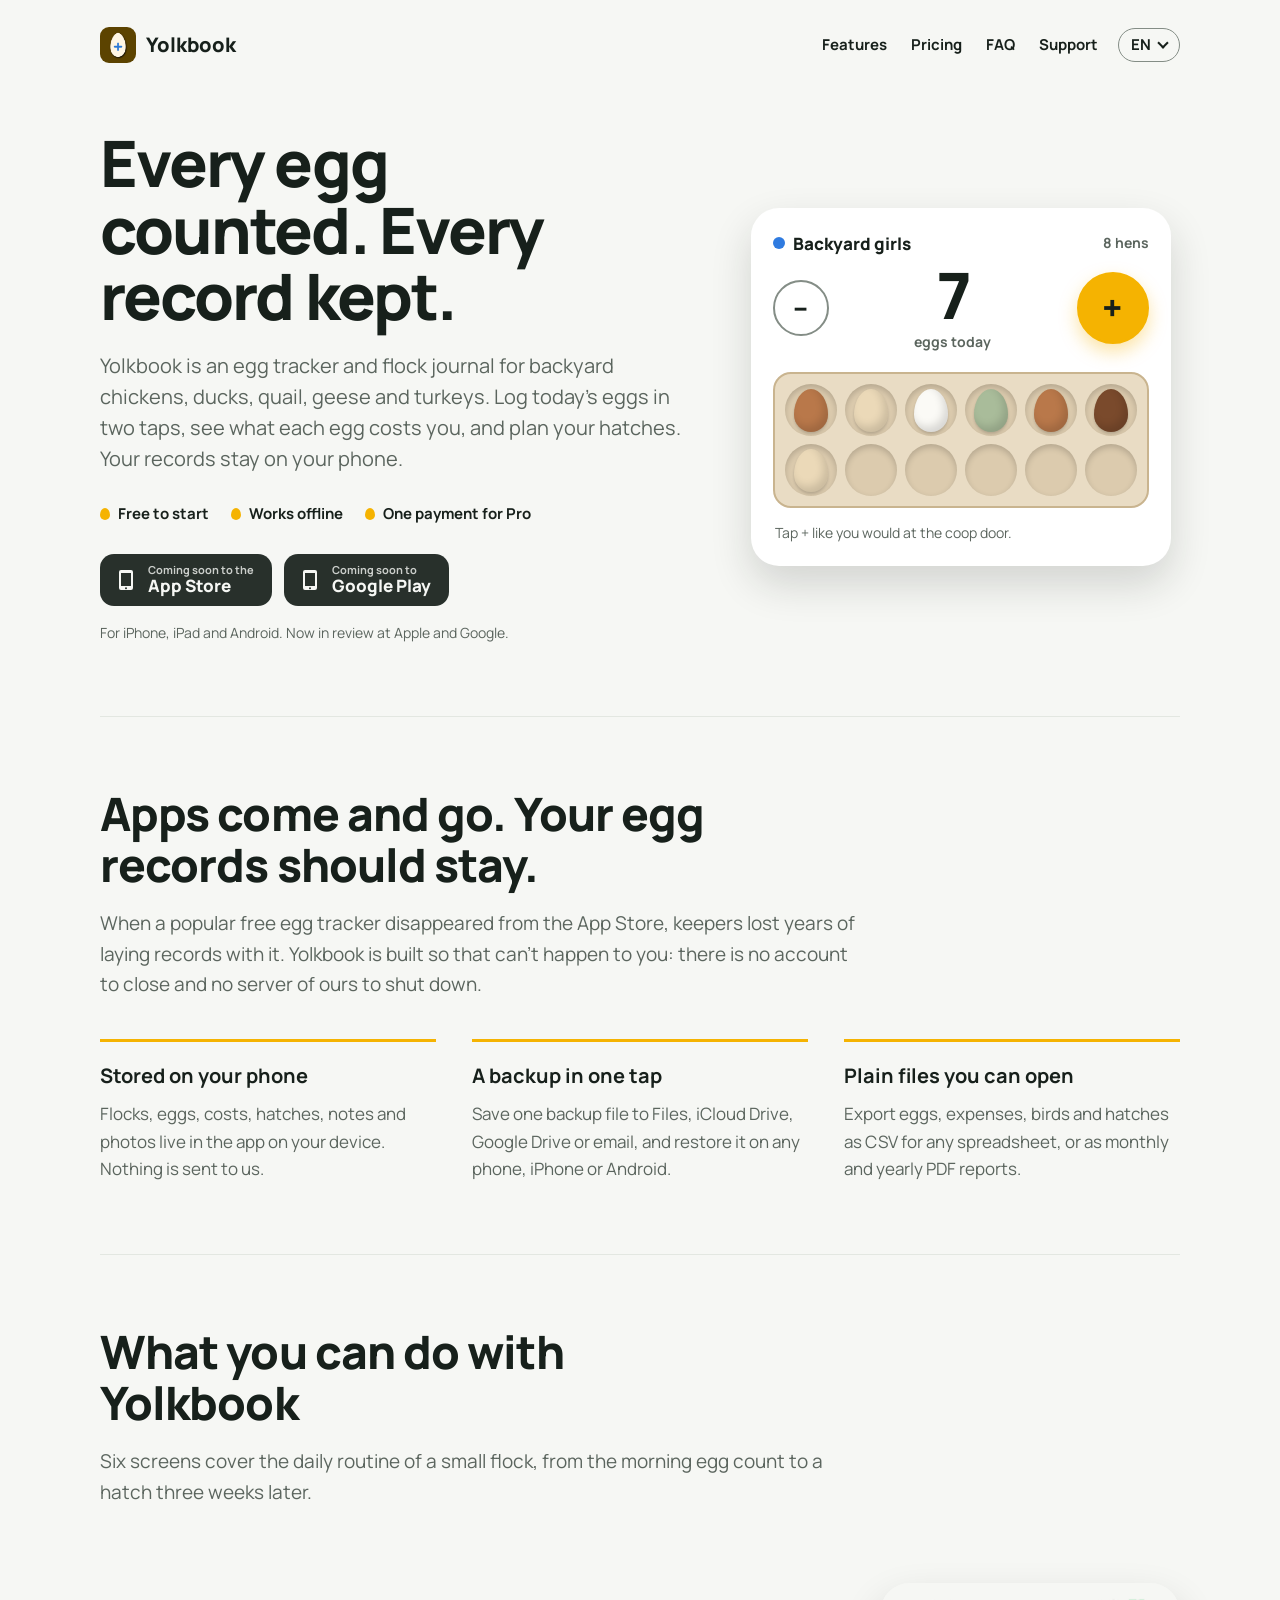
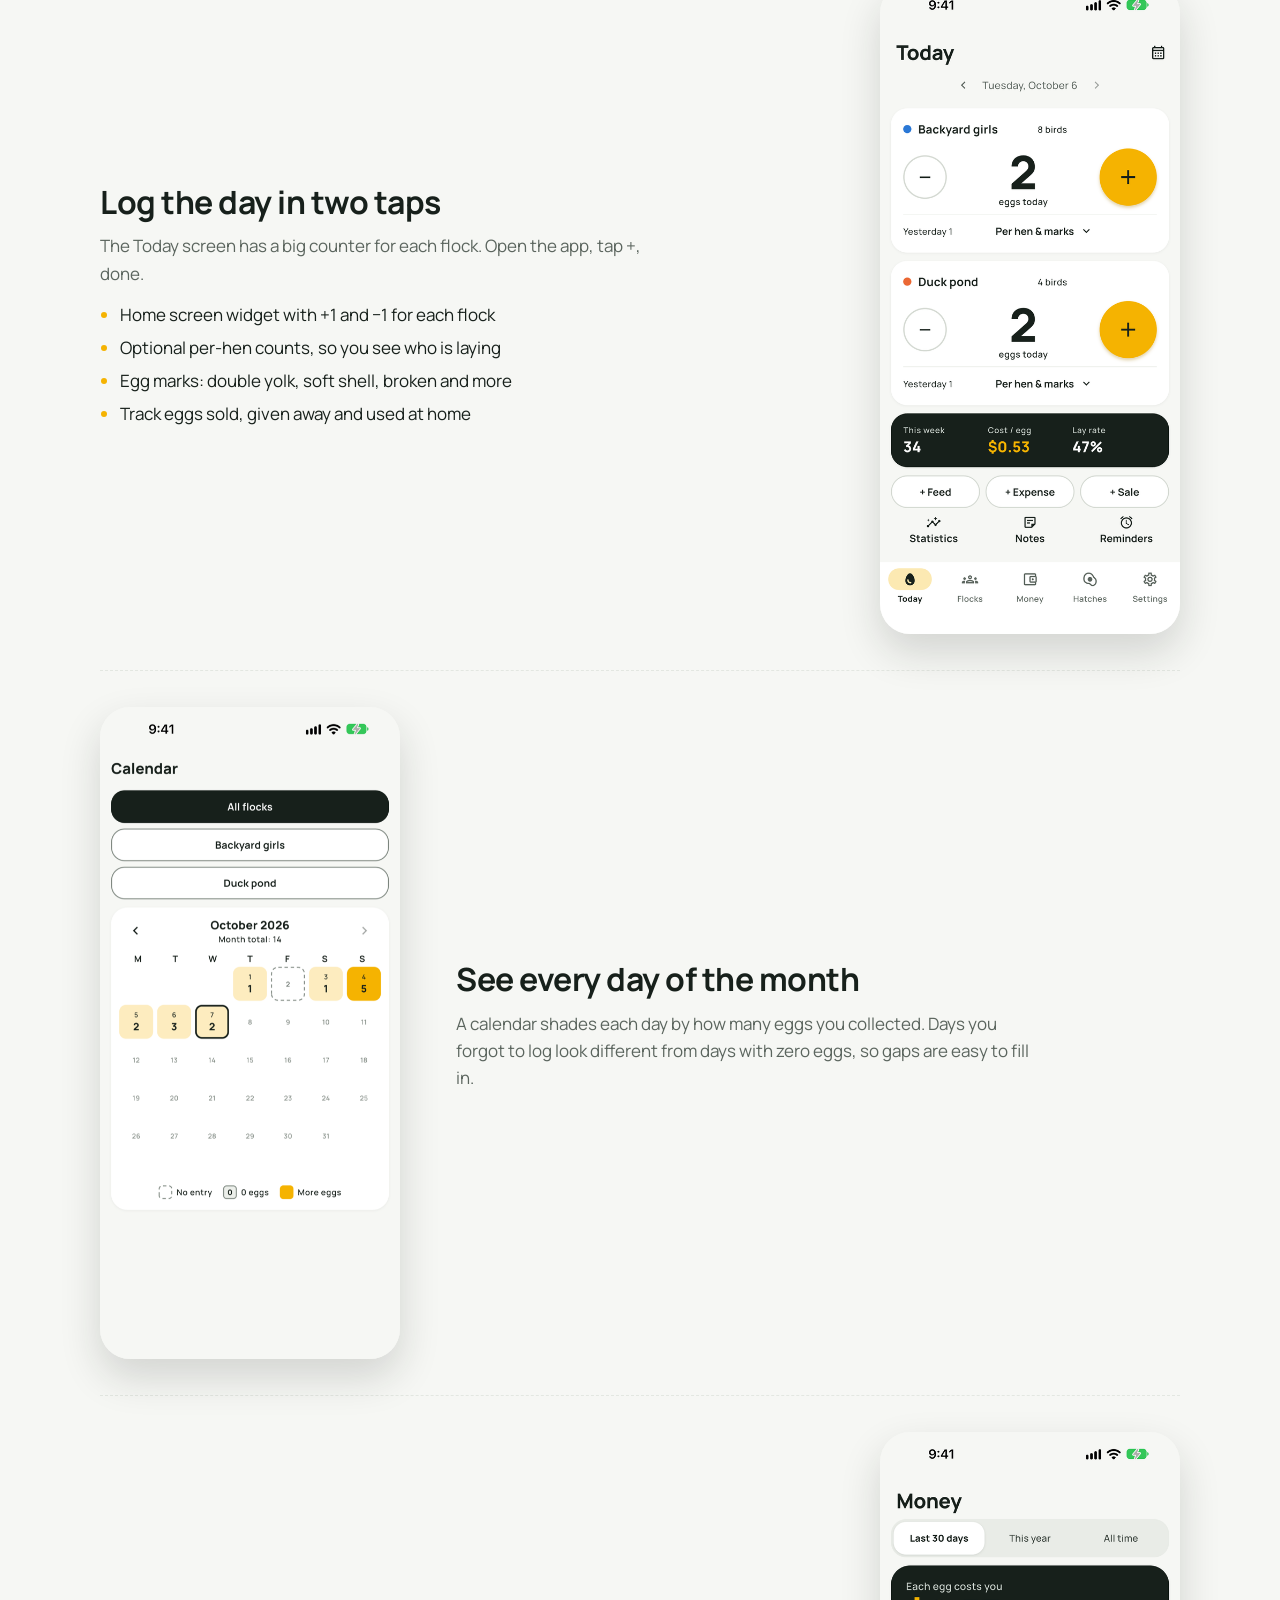
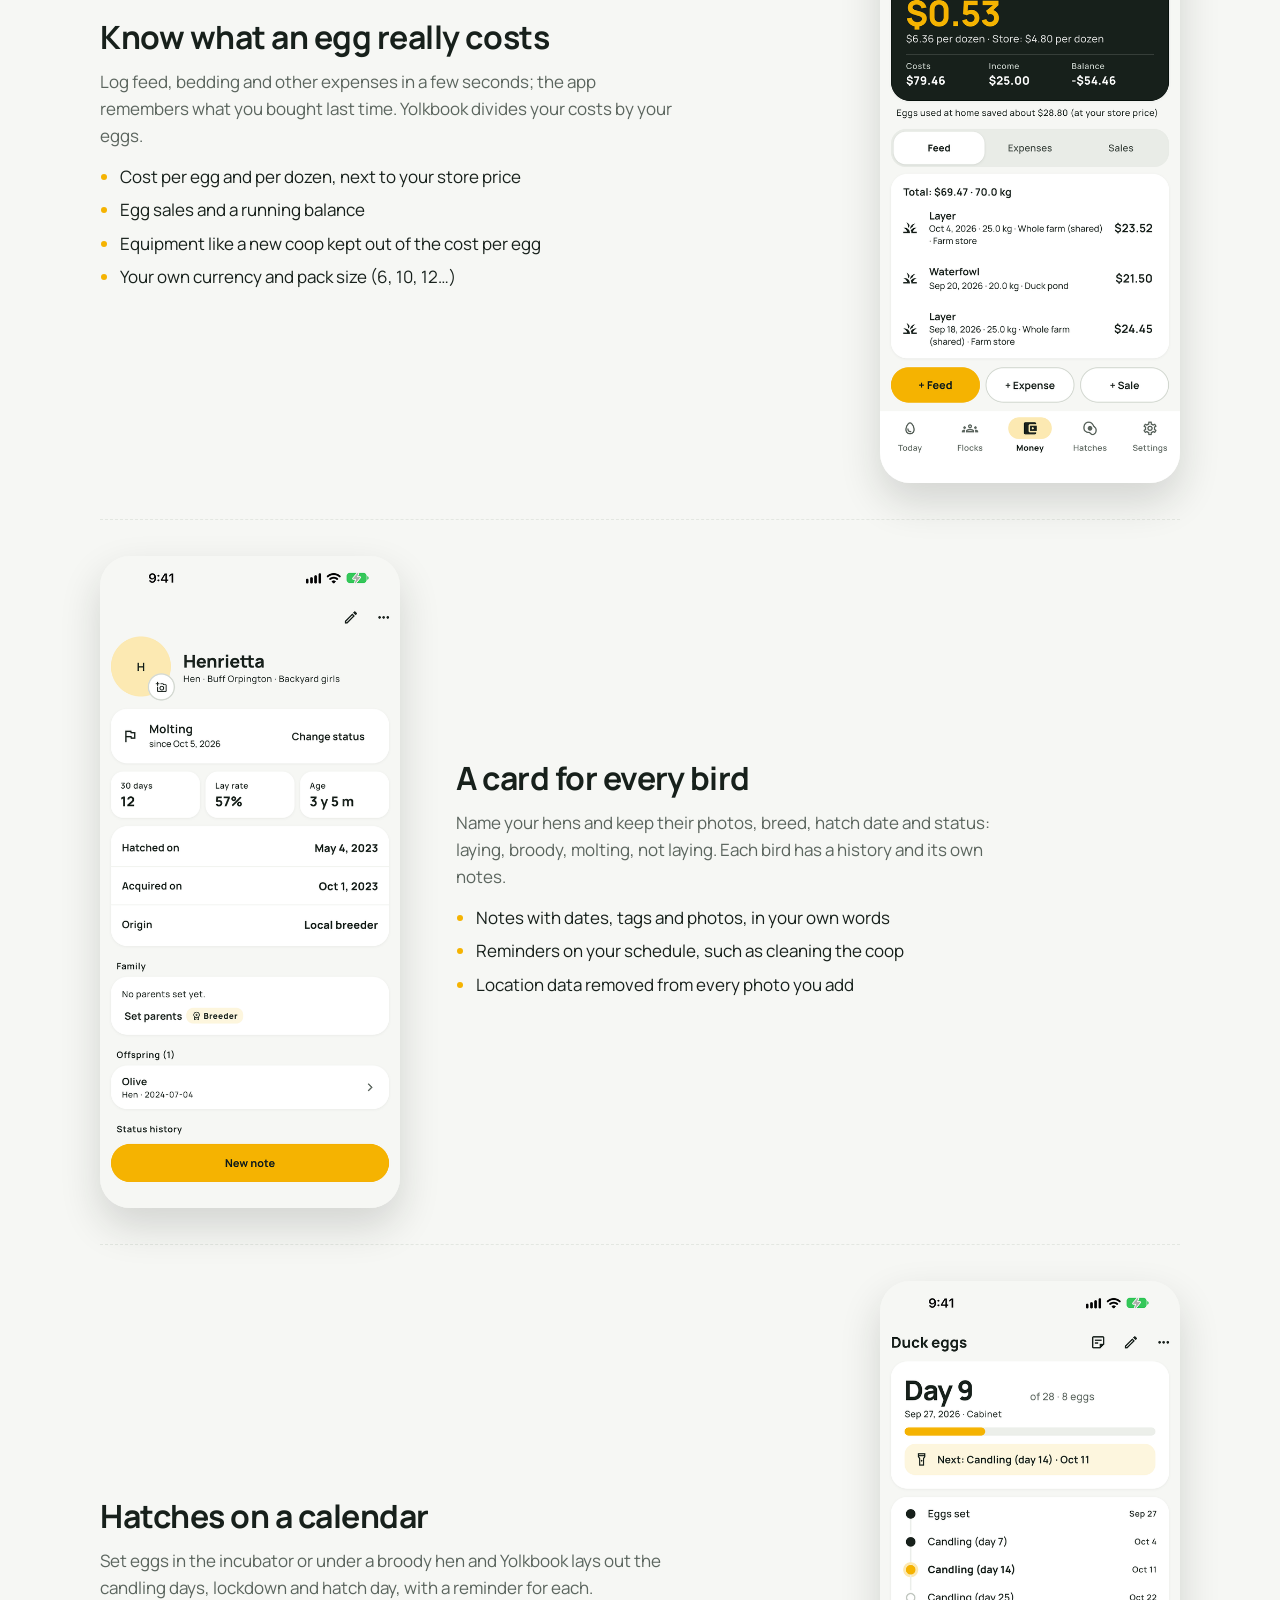
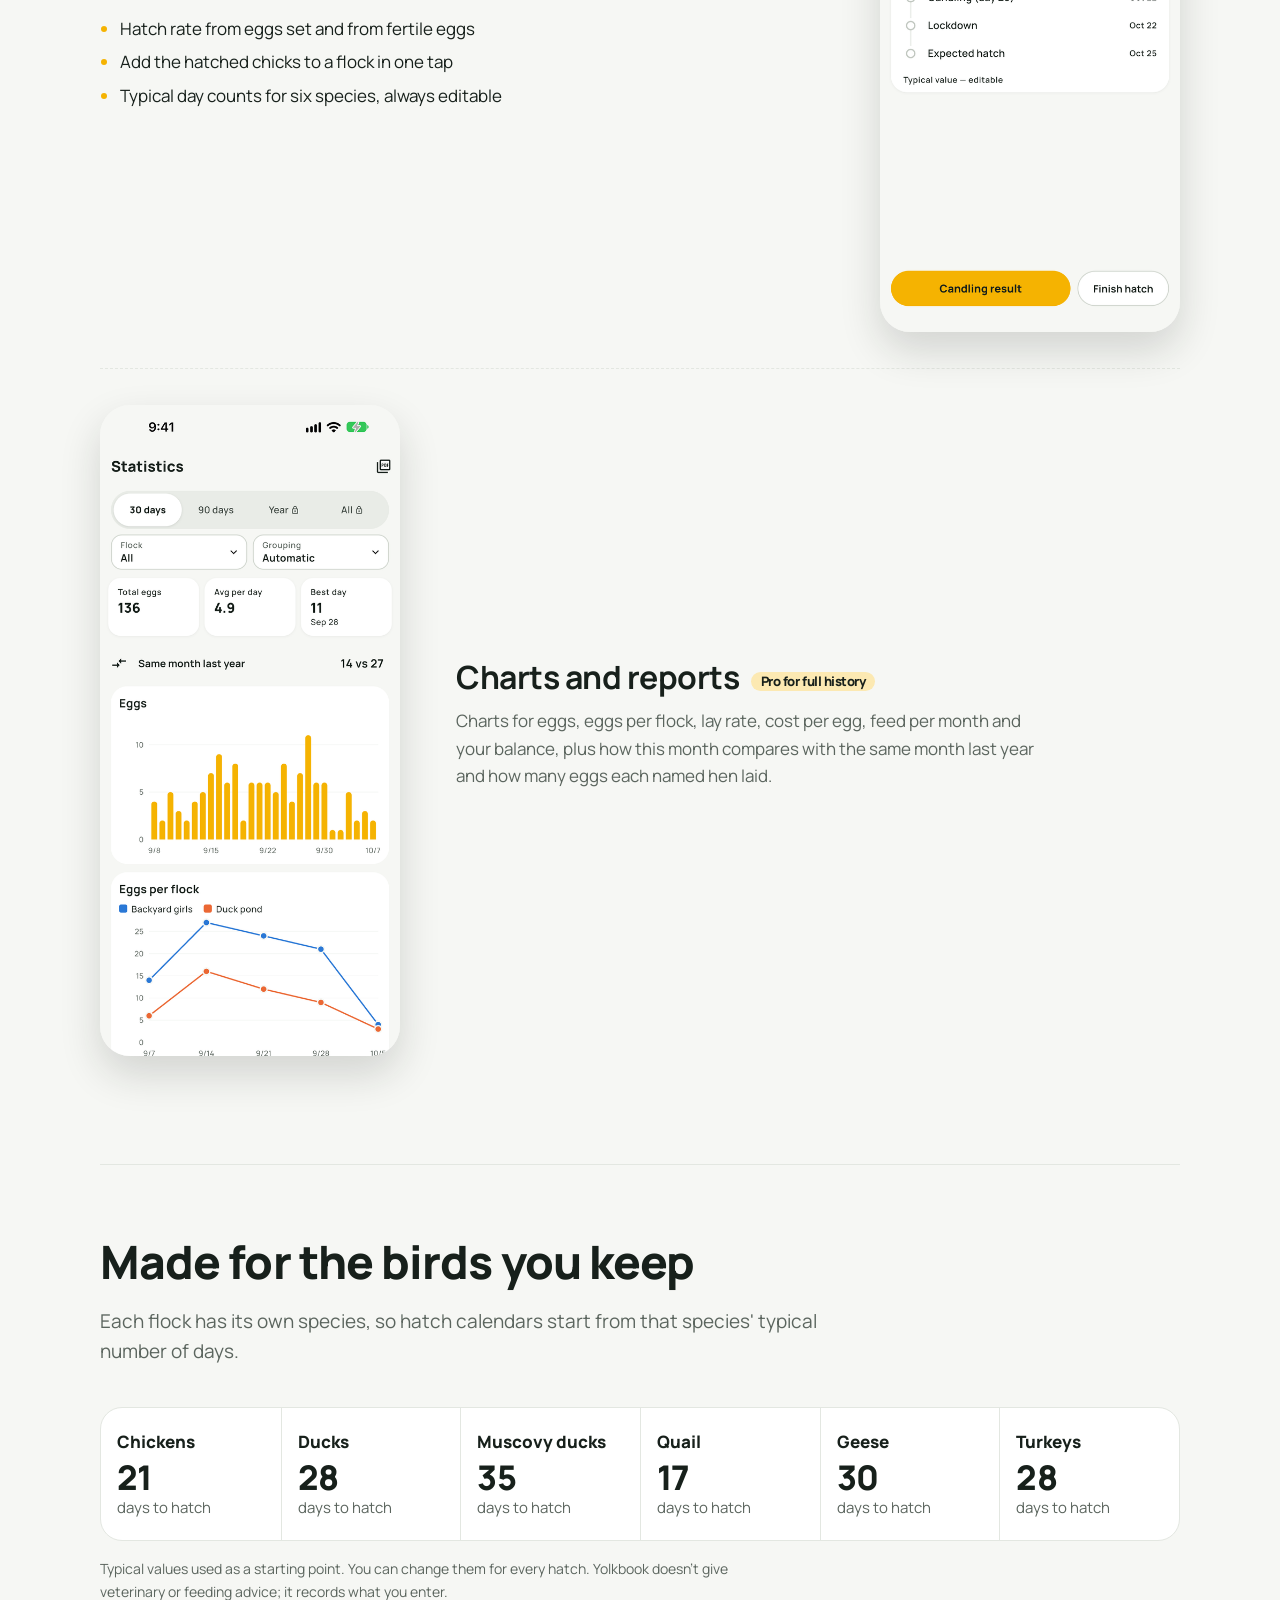
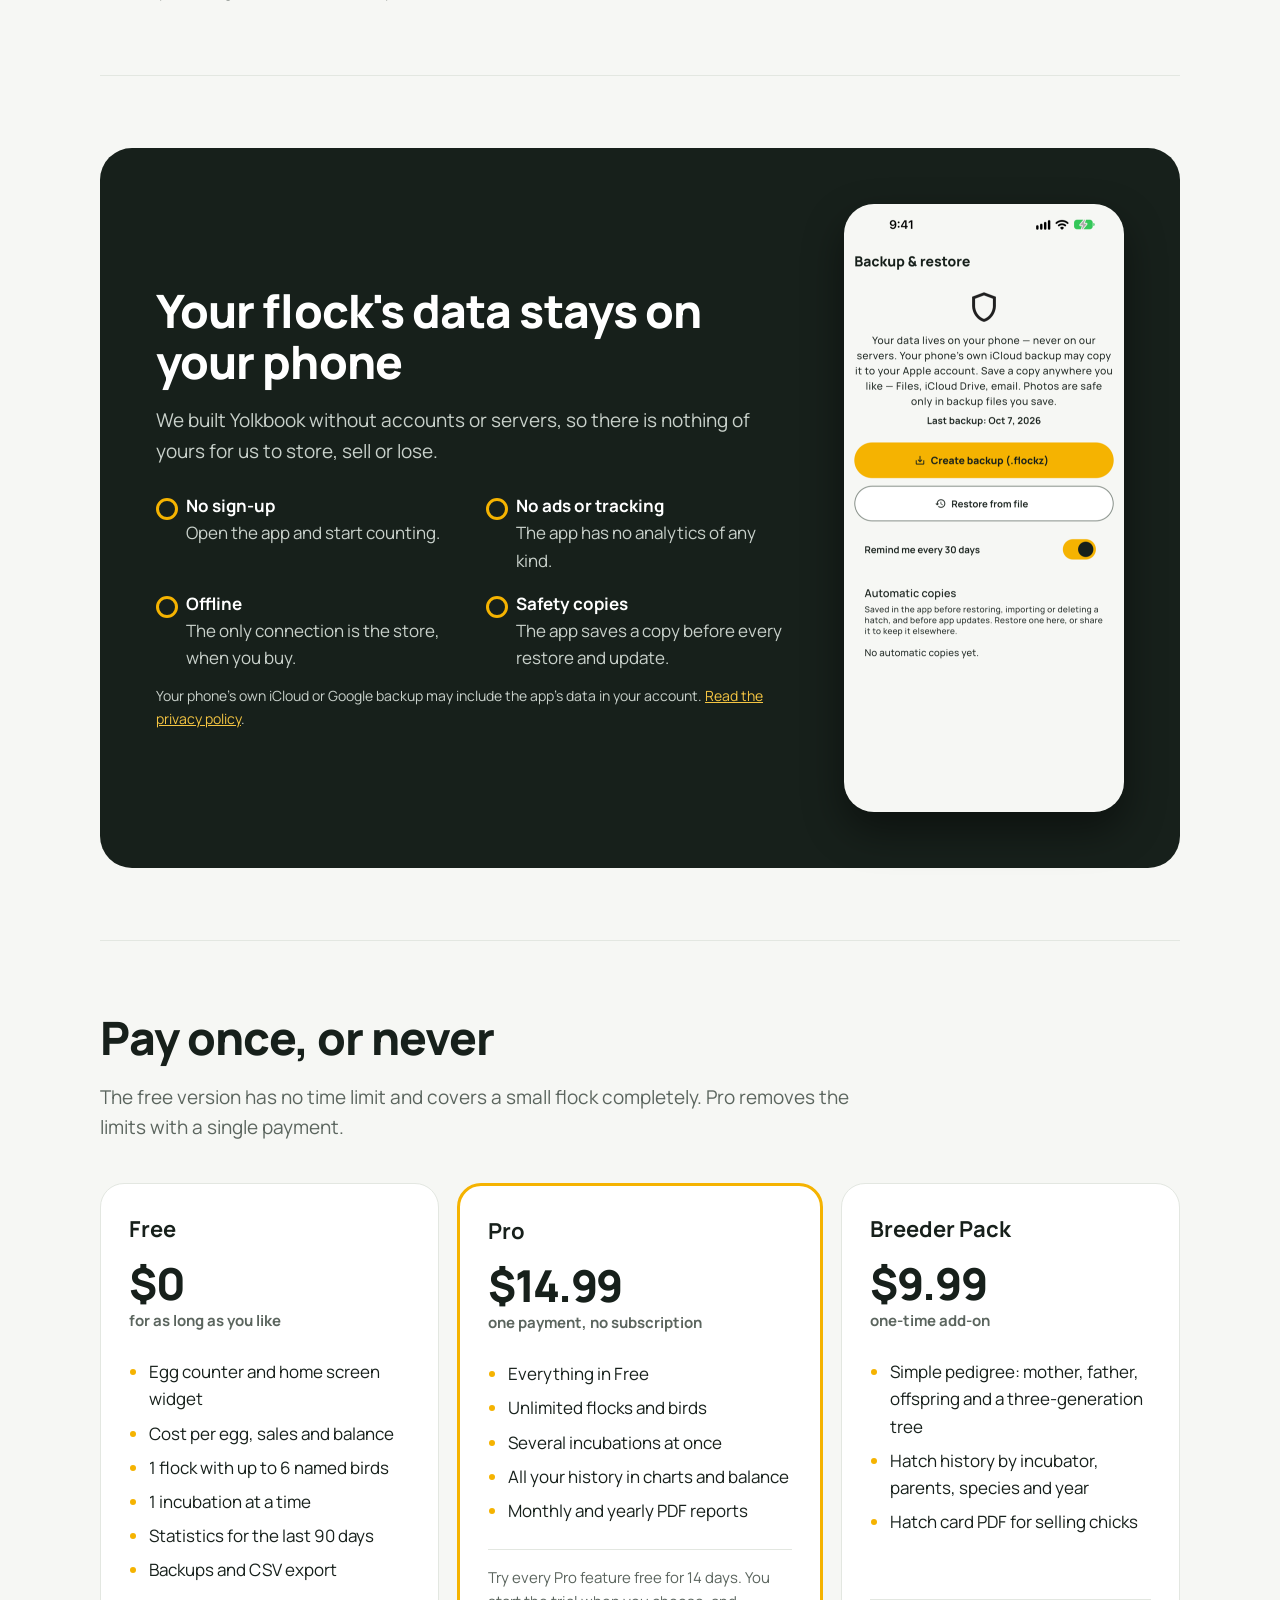
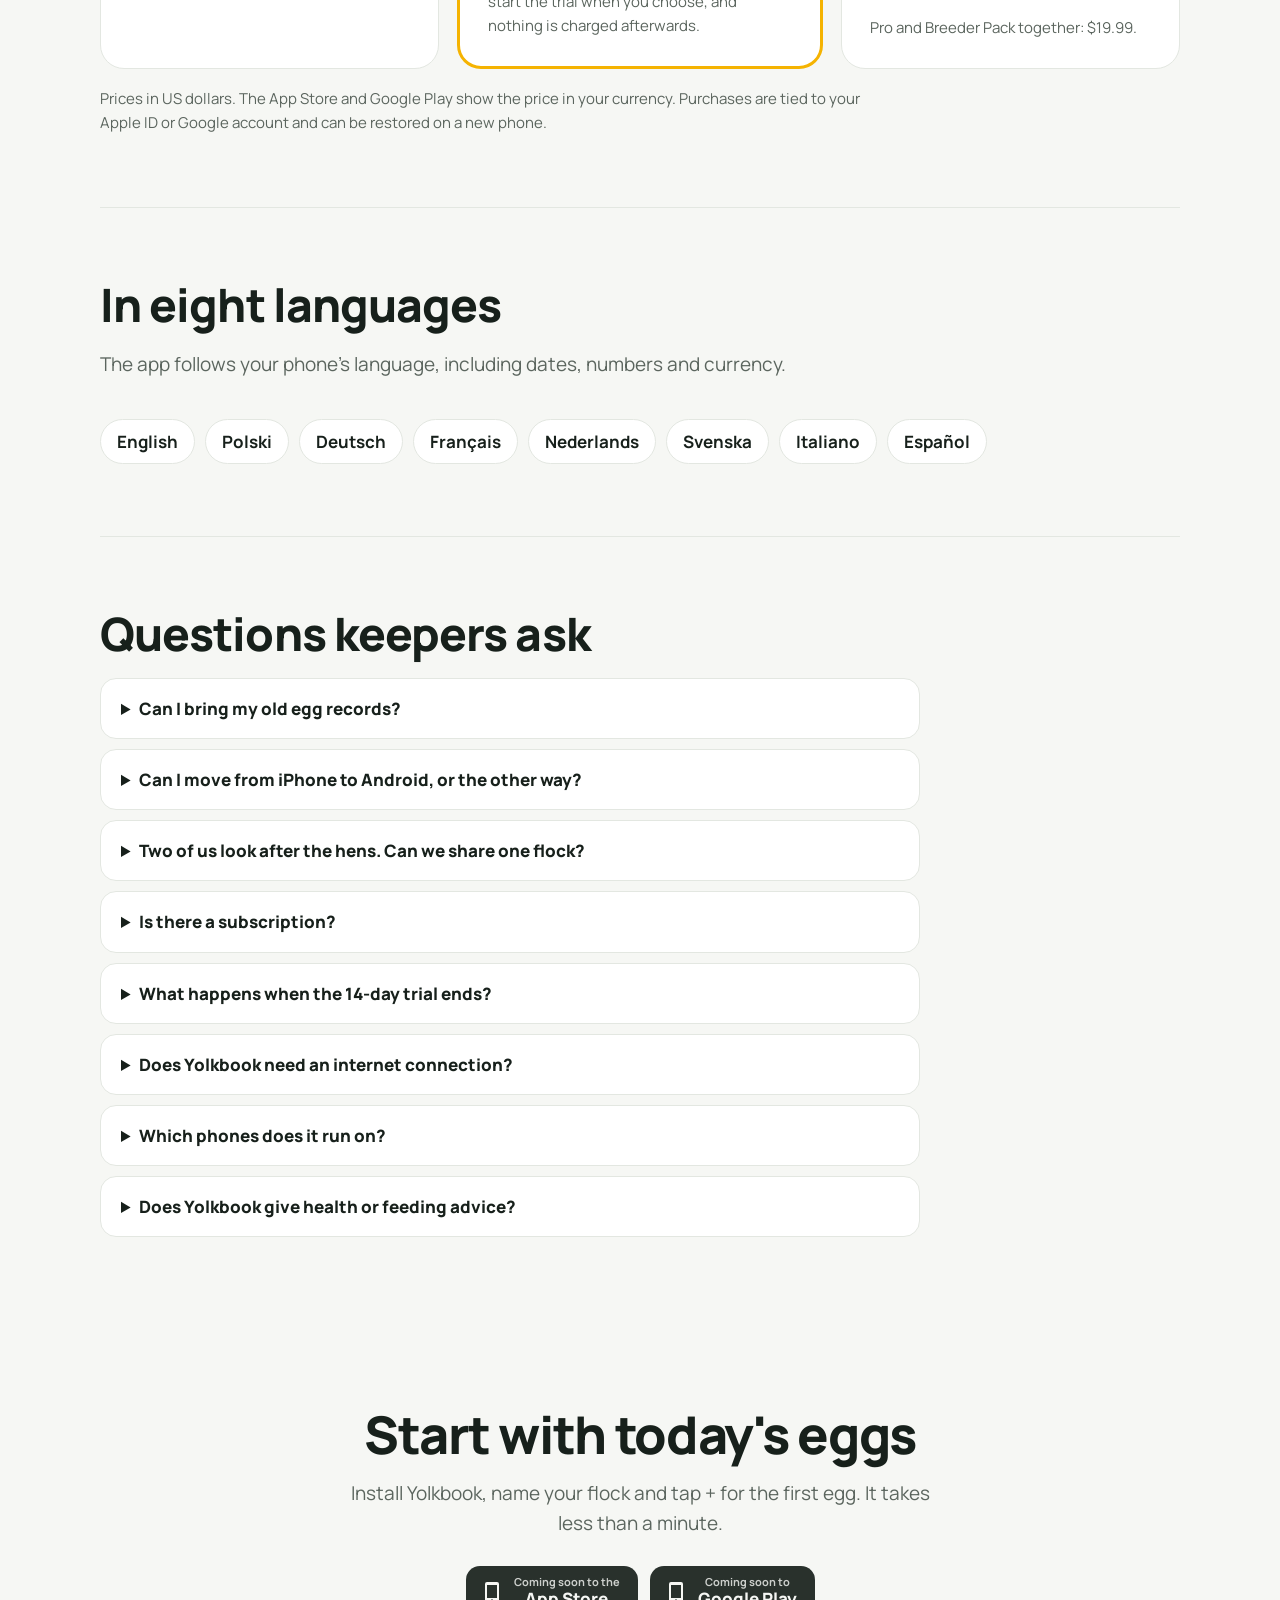
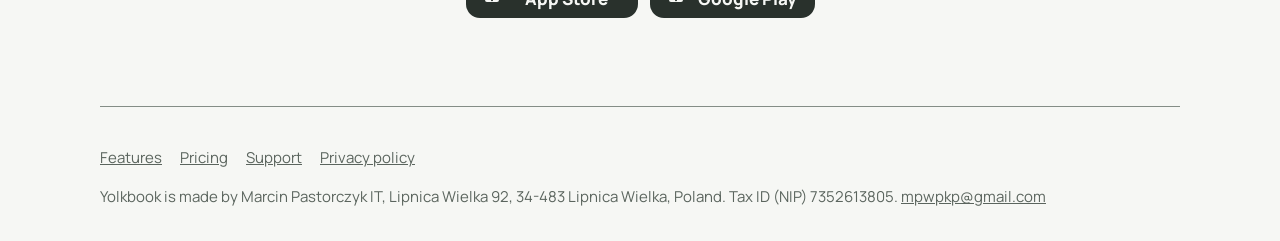
==== commit 2071c723: "Strona w 8 językach" ====
--- a/index.html
+++ b/index.html
@@ -4,10 +4,16 @@
 <meta charset="utf-8">
 <meta name="viewport" content="width=device-width, initial-scale=1">
 <title>Yolkbook: Chicken Egg Tracker &amp; Flock Journal App</title>
-<meta name="description" content="Count your hens' eggs in one tap, see what each egg costs and plan hatches. For chickens, ducks, quail, geese and turkeys. Data stays on your phone. Pay once.">
+<meta name="description" content="Count your hens&#x27; eggs in one tap, see what each egg costs and plan hatches. For chickens, ducks, quail, geese and turkeys. Data stays on your phone. Pay once.">
 <link rel="canonical" href="https://yolkbook.app/">
 <link rel="alternate" hreflang="en" href="https://yolkbook.app/">
 <link rel="alternate" hreflang="pl" href="https://yolkbook.app/pl/">
+<link rel="alternate" hreflang="de" href="https://yolkbook.app/de/">
+<link rel="alternate" hreflang="fr" href="https://yolkbook.app/fr/">
+<link rel="alternate" hreflang="nl" href="https://yolkbook.app/nl/">
+<link rel="alternate" hreflang="sv" href="https://yolkbook.app/sv/">
+<link rel="alternate" hreflang="it" href="https://yolkbook.app/it/">
+<link rel="alternate" hreflang="es" href="https://yolkbook.app/es/">
 <link rel="alternate" hreflang="x-default" href="https://yolkbook.app/">
 <link rel="icon" href="assets/favicon.png">
 <link rel="apple-touch-icon" href="assets/apple-touch-icon.png">
@@ -24,48 +30,121 @@
 <meta property="og:image:height" content="630">
 <meta property="og:locale" content="en_US">
 <meta property="og:locale:alternate" content="pl_PL">
+<meta property="og:locale:alternate" content="de_DE">
+<meta property="og:locale:alternate" content="fr_FR">
+<meta property="og:locale:alternate" content="nl_NL">
+<meta property="og:locale:alternate" content="sv_SE">
+<meta property="og:locale:alternate" content="it_IT">
+<meta property="og:locale:alternate" content="es_ES">
 <meta name="twitter:card" content="summary_large_image">
 <script type="application/ld+json">
 {
-  "@context": "https://schema.org",
-  "@graph": [
-    {
-      "@type": "MobileApplication",
-      "@id": "https://yolkbook.app/#app",
-      "name": "Yolkbook",
-      "alternateName": "Yolkbook: Chicken Egg Tracker",
-      "description": "Egg tracker and flock journal for backyard chickens, ducks, quail, geese and turkeys. Daily egg counts, cost per egg, hatch calendar, bird records, backups and CSV/PDF export. Data stays on the device.",
-      "url": "https://yolkbook.app/",
-      "image": "https://yolkbook.app/assets/icon.png",
-      "operatingSystem": "iOS 15 or later, Android 7.0 or later",
-      "applicationCategory": "LifestyleApplication",
-      "inLanguage": ["en", "pl", "de", "fr", "nl", "sv", "it", "es"],
-      "offers": [
-        { "@type": "Offer", "name": "Free", "price": "0", "priceCurrency": "USD" },
-        { "@type": "Offer", "name": "Yolkbook Pro (one-time)", "price": "14.99", "priceCurrency": "USD" },
-        { "@type": "Offer", "name": "Breeder Pack (one-time)", "price": "9.99", "priceCurrency": "USD" }
-      ],
-      "publisher": { "@id": "https://yolkbook.app/#org" }
-    },
-    {
-      "@type": "Organization",
-      "@id": "https://yolkbook.app/#org",
-      "name": "Marcin Pastorczyk IT",
-      "url": "https://yolkbook.app/",
-      "email": "mpwpkp@gmail.com",
-      "address": { "@type": "PostalAddress", "streetAddress": "Lipnica Wielka 92", "postalCode": "34-483", "addressLocality": "Lipnica Wielka", "addressCountry": "PL" }
-    },
-    {
-      "@type": "FAQPage",
-      "mainEntity": [
-        { "@type": "Question", "name": "Can I bring my old egg records?", "acceptedAnswer": { "@type": "Answer", "text": "Yes. Import daily egg counts from a spreadsheet or from another app's CSV export. You need a date column and a number of eggs; a flock column is optional." } },
-        { "@type": "Question", "name": "Can I move from iPhone to Android, or the other way?", "acceptedAnswer": { "@type": "Answer", "text": "Yes. Create a backup file in Settings, save it to cloud storage or email it to yourself, and restore it on the new phone. The file includes your photos." } },
-        { "@type": "Question", "name": "Is there a subscription?", "acceptedAnswer": { "@type": "Answer", "text": "No. The free version has no time limit. Pro and Breeder Pack are one-time purchases." } },
-        { "@type": "Question", "name": "Does Yolkbook need an internet connection?", "acceptedAnswer": { "@type": "Answer", "text": "No. Everything works offline. The app only connects to the App Store or Google Play when you buy or restore a purchase." } },
-        { "@type": "Question", "name": "Does Yolkbook give health or feeding advice?", "acceptedAnswer": { "@type": "Answer", "text": "No. Yolkbook records what you enter. Reference values such as incubation days are typical starting points and you can change them." } }
-      ]
+ "@context": "https://schema.org",
+ "@graph": [
+  {
+   "@type": "MobileApplication",
+   "@id": "https://yolkbook.app/#app",
+   "name": "Yolkbook",
+   "alternateName": "Yolkbook: Chicken Egg Tracker",
+   "description": "Egg tracker and flock journal for backyard chickens, ducks, quail, geese and turkeys. Daily egg counts, cost per egg, hatch calendar, bird records, backups and CSV/PDF export. Data stays on the device.",
+   "url": "https://yolkbook.app/",
+   "image": "https://yolkbook.app/assets/icon.png",
+   "operatingSystem": "iOS 15 or later, Android 7.0 or later",
+   "applicationCategory": "LifestyleApplication",
+   "inLanguage": [
+    "en",
+    "pl",
+    "de",
+    "fr",
+    "nl",
+    "sv",
+    "it",
+    "es"
+   ],
+   "offers": [
+    {
+     "@type": "Offer",
+     "name": "Free",
+     "price": "0",
+     "priceCurrency": "USD"
+    },
+    {
+     "@type": "Offer",
+     "name": "Yolkbook Pro (one-time)",
+     "price": "14.99",
+     "priceCurrency": "USD"
+    },
+    {
+     "@type": "Offer",
+     "name": "Breeder Pack (one-time)",
+     "price": "9.99",
+     "priceCurrency": "USD"
     }
-  ]
+   ],
+   "publisher": {
+    "@id": "https://yolkbook.app/#org"
+   }
+  },
+  {
+   "@type": "Organization",
+   "@id": "https://yolkbook.app/#org",
+   "name": "Marcin Pastorczyk IT",
+   "url": "https://yolkbook.app/",
+   "email": "mpwpkp@gmail.com",
+   "address": {
+    "@type": "PostalAddress",
+    "streetAddress": "Lipnica Wielka 92",
+    "postalCode": "34-483",
+    "addressLocality": "Lipnica Wielka",
+    "addressCountry": "PL"
+   }
+  },
+  {
+   "@type": "FAQPage",
+   "mainEntity": [
+    {
+     "@type": "Question",
+     "name": "Can I bring my old egg records?",
+     "acceptedAnswer": {
+      "@type": "Answer",
+      "text": "Yes. Import daily egg counts from a spreadsheet or from another app's CSV export. You need a date column and a number of eggs; a flock column is optional."
+     }
+    },
+    {
+     "@type": "Question",
+     "name": "Can I move from iPhone to Android, or the other way?",
+     "acceptedAnswer": {
+      "@type": "Answer",
+      "text": "Yes. Create a backup file in Settings, save it to cloud storage or email it to yourself, and restore it on the new phone. The file includes your photos."
+     }
+    },
+    {
+     "@type": "Question",
+     "name": "Is there a subscription?",
+     "acceptedAnswer": {
+      "@type": "Answer",
+      "text": "No. The free version has no time limit. Pro and Breeder Pack are one-time purchases."
+     }
+    },
+    {
+     "@type": "Question",
+     "name": "Does Yolkbook need an internet connection?",
+     "acceptedAnswer": {
+      "@type": "Answer",
+      "text": "No. Everything works offline. The app only connects to the App Store or Google Play when you buy or restore a purchase."
+     }
+    },
+    {
+     "@type": "Question",
+     "name": "Does Yolkbook give health or feeding advice?",
+     "acceptedAnswer": {
+      "@type": "Answer",
+      "text": "No. Yolkbook records what you enter. Reference values such as incubation days are typical starting points and you can change them."
+     }
+    }
+   ]
+  }
+ ]
 }
 </script>
 </head>
@@ -79,7 +158,7 @@
       <a class="hide-sm" href="#pricing">Pricing</a>
       <a class="hide-sm" href="#faq">FAQ</a>
       <a class="hide-sm" href="support.html">Support</a>
-      <a class="lang" href="pl/" hreflang="pl" lang="pl">PL</a>
+      <details class="langmenu"><summary aria-label="English">EN</summary><ul><li><a href="" hreflang="en" lang="en" aria-current="page">English</a></li><li><a href="pl/" hreflang="pl" lang="pl">Polski</a></li><li><a href="de/" hreflang="de" lang="de">Deutsch</a></li><li><a href="fr/" hreflang="fr" lang="fr">Français</a></li><li><a href="nl/" hreflang="nl" lang="nl">Nederlands</a></li><li><a href="sv/" hreflang="sv" lang="sv">Svenska</a></li><li><a href="it/" hreflang="it" lang="it">Italiano</a></li><li><a href="es/" hreflang="es" lang="es">Español</a></li></ul></details>
     </nav>
   </header>
 
@@ -87,21 +166,16 @@
     <section class="hero">
       <div>
         <h1>Every egg counted. Every record kept.</h1>
-        <p class="lead">Yolkbook is an egg tracker and flock journal for backyard chickens, ducks, quail, geese and turkeys. Log today's eggs in two taps, see what each egg costs you, and plan your hatches. Your records stay on your phone.</p>
-        <ul class="facts">
-          <li>Free to start</li>
-          <li>Works offline</li>
-          <li>One payment for Pro</li>
-        </ul>
+        <p class="lead">Yolkbook is an egg tracker and flock journal for backyard chickens, ducks, quail, geese and turkeys. Log today&#x27;s eggs in two taps, see what each egg costs you, and plan your hatches. Your records stay on your phone.</p>
+        <ul class="facts"><li>Free to start</li><li>Works offline</li><li>One payment for Pro</li></ul>
         <div class="stores">
-          <span class="store"><svg viewBox="0 0 24 24" aria-hidden="true"><path d="M7 2h10a2 2 0 0 1 2 2v16a2 2 0 0 1-2 2H7a2 2 0 0 1-2-2V4a2 2 0 0 1 2-2zm0 3v13h10V5H7zm5 14.2a1 1 0 1 0 0 2 1 1 0 0 0 0-2z"/></svg><span><small>Coming soon to the</small><strong>App Store</strong></span></span>
-          <span class="store"><svg viewBox="0 0 24 24" aria-hidden="true"><path d="M7 2h10a2 2 0 0 1 2 2v16a2 2 0 0 1-2 2H7a2 2 0 0 1-2-2V4a2 2 0 0 1 2-2zm0 3v13h10V5H7zm5 14.2a1 1 0 1 0 0 2 1 1 0 0 0 0-2z"/></svg><span><small>Coming soon to</small><strong>Google Play</strong></span></span>
+          <span class="store"><svg viewBox="0 0 24 24" aria-hidden="true"><path d="M7 2h10a2 2 0 0 1 2 2v16a2 2 0 0 1-2 2H7a2 2 0 0 1-2-2V4a2 2 0 0 1 2-2zm0 3v13h10V5H7zm5 14.2a1 1 0 1 0 0 2 1 1 0 0 0 0-2z"/></svg><span><small>Coming soon to the</small><strong>App Store</strong></span></span><span class="store"><svg viewBox="0 0 24 24" aria-hidden="true"><path d="M7 2h10a2 2 0 0 1 2 2v16a2 2 0 0 1-2 2H7a2 2 0 0 1-2-2V4a2 2 0 0 1 2-2zm0 3v13h10V5H7zm5 14.2a1 1 0 1 0 0 2 1 1 0 0 0 0-2z"/></svg><span><small>Coming soon to</small><strong>Google Play</strong></span></span>
           <p class="note">For iPhone, iPad and Android. Now in review at Apple and Google.</p>
         </div>
       </div>
 
       <div class="counter" data-carton data-lang="en" data-start="7" data-one="egg today" data-many="eggs today"
-           data-hint="Tap + like you would at the coop door." data-full="<strong>A full dozen.</strong> The app keeps the tally and the cost per egg for you.">
+           data-hint="Tap + like you would at the coop door." data-full="&lt;strong&gt;A full dozen.&lt;/strong&gt; The app keeps the tally and the cost per egg for you.">
         <div class="counter-head">
           <span class="counter-flock">Backyard girls</span>
           <span class="counter-meta">8 hens</span>
@@ -111,42 +185,28 @@
           <div class="counter-num" aria-live="polite"><output>0</output><span data-label>eggs today</span></div>
           <button class="round plus" type="button" data-plus aria-label="Add one egg">+</button>
         </div>
-        <div class="carton" aria-hidden="true">
-          <span class="cell"></span><span class="cell"></span><span class="cell"></span><span class="cell"></span><span class="cell"></span><span class="cell"></span>
-          <span class="cell"></span><span class="cell"></span><span class="cell"></span><span class="cell"></span><span class="cell"></span><span class="cell"></span>
-        </div>
+        <div class="carton" aria-hidden="true"><span class="cell"></span><span class="cell"></span><span class="cell"></span><span class="cell"></span><span class="cell"></span><span class="cell"></span><span class="cell"></span><span class="cell"></span><span class="cell"></span><span class="cell"></span><span class="cell"></span><span class="cell"></span></div>
         <p class="counter-foot" data-foot>Tap + like you would at the coop door.</p>
       </div>
     </section>
 
     <section class="block" aria-labelledby="why">
       <h2 id="why">Apps come and go. Your egg records should stay.</h2>
-      <p class="intro">When a popular free egg tracker disappeared from the App Store, keepers lost years of laying records with it. Yolkbook is built so that can't happen to you: there is no account to close and no server of ours to shut down.</p>
-      <ul class="promises">
-        <li><h3>Stored on your phone</h3><p>Flocks, eggs, costs, hatches, notes and photos live in the app on your device. Nothing is sent to us.</p></li>
-        <li><h3>A backup in one tap</h3><p>Save one backup file to Files, iCloud Drive, Google Drive or email, and restore it on any phone, iPhone or Android.</p></li>
-        <li><h3>Plain files you can open</h3><p>Export eggs, expenses, birds and hatches as CSV for any spreadsheet, or as monthly and yearly PDF reports.</p></li>
-      </ul>
+      <p class="intro">When a popular free egg tracker disappeared from the App Store, keepers lost years of laying records with it. Yolkbook is built so that can&#x27;t happen to you: there is no account to close and no server of ours to shut down.</p>
+      <ul class="promises"><li><h3>Stored on your phone</h3><p>Flocks, eggs, costs, hatches, notes and photos live in the app on your device. Nothing is sent to us.</p></li><li><h3>A backup in one tap</h3><p>Save one backup file to Files, iCloud Drive, Google Drive or email, and restore it on any phone, iPhone or Android.</p></li><li><h3>Plain files you can open</h3><p>Export eggs, expenses, birds and hatches as CSV for any spreadsheet, or as monthly and yearly PDF reports.</p></li></ul>
     </section>
 
     <section class="block" id="features" aria-labelledby="features-title">
       <h2 id="features-title">What you can do with Yolkbook</h2>
       <p class="intro">Six screens cover the daily routine of a small flock, from the morning egg count to a hatch three weeks later.</p>
-
       <article class="feature">
         <div>
           <h3>Log the day in two taps</h3>
           <p>The Today screen has a big counter for each flock. Open the app, tap +, done.</p>
-          <ul>
-            <li>Home screen widget with +1 and −1 for each flock</li>
-            <li>Optional per-hen counts, so you see who is laying</li>
-            <li>Egg marks: double yolk, soft shell, broken and more</li>
-            <li>Track eggs sold, given away and used at home</li>
-          </ul>
+          <ul><li>Home screen widget with +1 and −1 for each flock</li><li>Optional per-hen counts, so you see who is laying</li><li>Egg marks: double yolk, soft shell, broken and more</li><li>Track eggs sold, given away and used at home</li></ul>
         </div>
         <div class="shot"><img src="assets/screens/en/1.png" width="560" height="1216" loading="lazy" alt="Today screen with an egg counter for two flocks and weekly cost per egg"></div>
       </article>
-
       <article class="feature">
         <div>
           <h3>See every day of the month</h3>
@@ -154,47 +214,30 @@
         </div>
         <div class="shot"><img src="assets/screens/en/2.png" width="560" height="1216" loading="lazy" alt="Monthly calendar with daily egg counts"></div>
       </article>
-
       <article class="feature">
         <div>
           <h3>Know what an egg really costs</h3>
           <p>Log feed, bedding and other expenses in a few seconds; the app remembers what you bought last time. Yolkbook divides your costs by your eggs.</p>
-          <ul>
-            <li>Cost per egg and per dozen, next to your store price</li>
-            <li>Egg sales and a running balance</li>
-            <li>Equipment like a new coop kept out of the cost per egg</li>
-            <li>Your own currency and pack size (6, 10, 12…)</li>
-          </ul>
+          <ul><li>Cost per egg and per dozen, next to your store price</li><li>Egg sales and a running balance</li><li>Equipment like a new coop kept out of the cost per egg</li><li>Your own currency and pack size (6, 10, 12…)</li></ul>
         </div>
         <div class="shot"><img src="assets/screens/en/3.png" width="560" height="1216" loading="lazy" alt="Money screen with cost per egg, expenses and balance"></div>
       </article>
-
       <article class="feature">
         <div>
           <h3>A card for every bird</h3>
           <p>Name your hens and keep their photos, breed, hatch date and status: laying, broody, molting, not laying. Each bird has a history and its own notes.</p>
-          <ul>
-            <li>Notes with dates, tags and photos, in your own words</li>
-            <li>Reminders on your schedule, such as cleaning the coop</li>
-            <li>Location data removed from every photo you add</li>
-          </ul>
-        </div>
-        <div class="shot"><img src="assets/screens/en/4.png" width="560" height="1216" loading="lazy" alt="A hen's card with photo, status and history"></div>
-      </article>
-
+          <ul><li>Notes with dates, tags and photos, in your own words</li><li>Reminders on your schedule, such as cleaning the coop</li><li>Location data removed from every photo you add</li></ul>
+        </div>
+        <div class="shot"><img src="assets/screens/en/4.png" width="560" height="1216" loading="lazy" alt="A hen&#x27;s card with photo, status and history"></div>
+      </article>
       <article class="feature">
         <div>
           <h3>Hatches on a calendar</h3>
           <p>Set eggs in the incubator or under a broody hen and Yolkbook lays out the candling days, lockdown and hatch day, with a reminder for each.</p>
-          <ul>
-            <li>Hatch rate from eggs set and from fertile eggs</li>
-            <li>Add the hatched chicks to a flock in one tap</li>
-            <li>Typical day counts for six species, always editable</li>
-          </ul>
+          <ul><li>Hatch rate from eggs set and from fertile eggs</li><li>Add the hatched chicks to a flock in one tap</li><li>Typical day counts for six species, always editable</li></ul>
         </div>
         <div class="shot"><img src="assets/screens/en/5.png" width="560" height="1216" loading="lazy" alt="Incubation timeline with candling days and hatch day"></div>
       </article>
-
       <article class="feature">
         <div>
           <h3>Charts and reports <span class="tag">Pro for full history</span></h3>
@@ -206,30 +249,18 @@
 
     <section class="block" aria-labelledby="species-title">
       <h2 id="species-title">Made for the birds you keep</h2>
-      <p class="intro">Each flock has its own species, so hatch calendars start from the right number of days.</p>
-      <dl class="species">
-        <div><dt>Chickens</dt><dd><span class="days">21</span>days to hatch</dd></div>
-        <div><dt>Ducks</dt><dd><span class="days">28</span>days to hatch</dd></div>
-        <div><dt>Muscovy ducks</dt><dd><span class="days">35</span>days to hatch</dd></div>
-        <div><dt>Quail</dt><dd><span class="days">17</span>days to hatch</dd></div>
-        <div><dt>Geese</dt><dd><span class="days">30</span>days to hatch</dd></div>
-        <div><dt>Turkeys</dt><dd><span class="days">28</span>days to hatch</dd></div>
-      </dl>
-      <p class="fineprint">Typical values used as a starting point. You can change them for every hatch. Yolkbook doesn't give veterinary or feeding advice; it records what you enter.</p>
+      <p class="intro">Each flock has its own species, so hatch calendars start from that species&#x27; typical number of days.</p>
+      <dl class="species"><div><dt>Chickens</dt><dd><span class="days">21</span>days to hatch</dd></div><div><dt>Ducks</dt><dd><span class="days">28</span>days to hatch</dd></div><div><dt>Muscovy ducks</dt><dd><span class="days">35</span>days to hatch</dd></div><div><dt>Quail</dt><dd><span class="days">17</span>days to hatch</dd></div><div><dt>Geese</dt><dd><span class="days">30</span>days to hatch</dd></div><div><dt>Turkeys</dt><dd><span class="days">28</span>days to hatch</dd></div></dl>
+      <p class="fineprint">Typical values used as a starting point. You can change them for every hatch. Yolkbook doesn&#x27;t give veterinary or feeding advice; it records what you enter.</p>
     </section>
 
     <section class="block" aria-labelledby="privacy-title">
       <div class="band">
         <div>
-          <h2 id="privacy-title">Your flock's data stays on your phone</h2>
+          <h2 id="privacy-title">Your flock&#x27;s data stays on your phone</h2>
           <p class="intro">We built Yolkbook without accounts or servers, so there is nothing of yours for us to store, sell or lose.</p>
-          <ul>
-            <li><strong>No sign-up</strong>Open the app and start counting.</li>
-            <li><strong>No ads or tracking</strong>The app has no analytics of any kind.</li>
-            <li><strong>Offline</strong>The only connection is the store, when you buy.</li>
-            <li><strong>Safety copies</strong>The app saves a copy before every restore and update.</li>
-          </ul>
-          <p class="fineprint" style="color: var(--on-band-muted)">Your phone's own iCloud or Google backup may include the app's data in your account. <a href="privacy.html">Read the privacy policy</a>.</p>
+          <ul><li><strong>No sign-up</strong>Open the app and start counting.</li><li><strong>No ads or tracking</strong>The app has no analytics of any kind.</li><li><strong>Offline</strong>The only connection is the store, when you buy.</li><li><strong>Safety copies</strong>The app saves a copy before every restore and update.</li></ul>
+          <p class="fineprint band-fine">Your phone&#x27;s own iCloud or Google backup may include the app&#x27;s data in your account. <a href="privacy.html">Read the privacy policy</a>.</p>
         </div>
         <div class="shot"><img src="assets/screens/en/6.png" width="560" height="1216" loading="lazy" alt="Backup and restore screen"></div>
       </div>
@@ -238,60 +269,19 @@
     <section class="block" id="pricing" aria-labelledby="pricing-title">
       <h2 id="pricing-title">Pay once, or never</h2>
       <p class="intro">The free version has no time limit and covers a small flock completely. Pro removes the limits with a single payment.</p>
-      <div class="plans">
-        <div class="plan">
-          <h3>Free</h3>
-          <p class="price">$0</p>
-          <p class="per">for as long as you like</p>
-          <ul>
-            <li>Egg counter and home screen widget</li>
-            <li>Cost per egg, sales and balance</li>
-            <li>1 flock with up to 6 named birds</li>
-            <li>1 incubation at a time</li>
-            <li>Statistics for the last 90 days</li>
-            <li>Backups and CSV export</li>
-          </ul>
-        </div>
-        <div class="plan pro">
-          <h3>Pro</h3>
-          <p class="price">$14.99</p>
-          <p class="per">one payment, no subscription</p>
-          <ul>
-            <li>Everything in Free</li>
-            <li>Unlimited flocks and birds</li>
-            <li>Several incubations at once</li>
-            <li>All your history in charts and balance</li>
-            <li>Monthly and yearly PDF reports</li>
-          </ul>
-          <div class="extra"><p>Try every Pro feature free for 14 days. You start the trial when you choose, and nothing is charged afterwards.</p></div>
-        </div>
-        <div class="plan">
-          <h3>Breeder Pack</h3>
-          <p class="price">$9.99</p>
-          <p class="per">one-time add-on</p>
-          <ul>
-            <li>Simple pedigree: mother, father, offspring and a three-generation tree</li>
-            <li>Hatch history by incubator, parents, species and year</li>
-            <li>Hatch card PDF for selling chicks</li>
-          </ul>
-          <div class="extra"><p>Pro and Breeder Pack together: $19.99.</p></div>
-        </div>
-      </div>
+      <div class="plans"><div class="plan"><h3>Free</h3><p class="price">$0</p><p class="per">for as long as you like</p><ul><li>Egg counter and home screen widget</li><li>Cost per egg, sales and balance</li><li>1 flock with up to 6 named birds</li><li>1 incubation at a time</li><li>Statistics for the last 90 days</li><li>Backups and CSV export</li></ul></div><div class="plan pro"><h3>Pro</h3><p class="price">$14.99</p><p class="per">one payment, no subscription</p><ul><li>Everything in Free</li><li>Unlimited flocks and birds</li><li>Several incubations at once</li><li>All your history in charts and balance</li><li>Monthly and yearly PDF reports</li></ul><div class="extra"><p>Try every Pro feature free for 14 days. You start the trial when you choose, and nothing is charged afterwards.</p></div></div><div class="plan"><h3>Breeder Pack</h3><p class="price">$9.99</p><p class="per">one-time add-on</p><ul><li>Simple pedigree: mother, father, offspring and a three-generation tree</li><li>Hatch history by incubator, parents, species and year</li><li>Hatch card PDF for selling chicks</li></ul><div class="extra"><p>Pro and Breeder Pack together: $19.99.</p></div></div></div>
       <p class="pricing-note">Prices in US dollars. The App Store and Google Play show the price in your currency. Purchases are tied to your Apple ID or Google account and can be restored on a new phone.</p>
     </section>
 
     <section class="block" aria-labelledby="langs-title">
       <h2 id="langs-title">In eight languages</h2>
-      <p class="intro">The app follows your phone's language, including dates, numbers and currency.</p>
-      <ul class="langs">
-        <li lang="en">English</li><li lang="pl">Polski</li><li lang="de">Deutsch</li><li lang="fr">Français</li>
-        <li lang="nl">Nederlands</li><li lang="sv">Svenska</li><li lang="it">Italiano</li><li lang="es">Español</li>
-      </ul>
+      <p class="intro">The app follows your phone&#x27;s language, including dates, numbers and currency.</p>
+      <ul class="langs"><li lang="en">English</li><li lang="pl">Polski</li><li lang="de">Deutsch</li><li lang="fr">Français</li><li lang="nl">Nederlands</li><li lang="sv">Svenska</li><li lang="it">Italiano</li><li lang="es">Español</li></ul>
     </section>
 
     <section class="block faq" id="faq" aria-labelledby="faq-title">
       <h2 id="faq-title">Questions keepers ask</h2>
-      <details><summary>Can I bring my old egg records?</summary><p>Yes. Import daily egg counts from a spreadsheet or from another app's CSV export. You need a date column and a number of eggs; a flock column is optional.</p></details>
+      <details><summary>Can I bring my old egg records?</summary><p>Yes. Import daily egg counts from a spreadsheet or from another app&#x27;s CSV export. You need a date column and a number of eggs; a flock column is optional.</p></details>
       <details><summary>Can I move from iPhone to Android, or the other way?</summary><p>Yes. Create a backup file in Settings, save it to cloud storage or email it to yourself, and restore it on the new phone. The file includes your photos.</p></details>
       <details><summary>Two of us look after the hens. Can we share one flock?</summary><p>Each phone keeps its own records, and there is no live sync yet. You can merge a backup file from another phone; when both phones logged the same day, the newer entry is kept.</p></details>
       <details><summary>Is there a subscription?</summary><p>No. The free version has no time limit. Pro and Breeder Pack are one-time purchases.</p></details>
@@ -299,20 +289,17 @@
       <details><summary>Does Yolkbook need an internet connection?</summary><p>No. Everything works offline. The app only connects to the App Store or Google Play when you buy or restore a purchase.</p></details>
       <details><summary>Which phones does it run on?</summary><p>iPhone and iPad with iOS 15 or later, and Android phones and tablets with Android 7.0 or later. The interactive widget needs iOS 17 on iPhone.</p></details>
       <details><summary>Does Yolkbook give health or feeding advice?</summary><p>No. Yolkbook records what you enter. Reference values such as incubation days are typical starting points and you can change them.</p></details>
-    </section>
+      </section>
 
     <section class="closing" aria-labelledby="closing-title">
-      <h2 id="closing-title">Start with today's eggs</h2>
+      <h2 id="closing-title">Start with today&#x27;s eggs</h2>
       <p>Install Yolkbook, name your flock and tap + for the first egg. It takes less than a minute.</p>
-      <div class="stores">
-        <span class="store"><svg viewBox="0 0 24 24" aria-hidden="true"><path d="M7 2h10a2 2 0 0 1 2 2v16a2 2 0 0 1-2 2H7a2 2 0 0 1-2-2V4a2 2 0 0 1 2-2zm0 3v13h10V5H7zm5 14.2a1 1 0 1 0 0 2 1 1 0 0 0 0-2z"/></svg><span><small>Coming soon to the</small><strong>App Store</strong></span></span>
-        <span class="store"><svg viewBox="0 0 24 24" aria-hidden="true"><path d="M7 2h10a2 2 0 0 1 2 2v16a2 2 0 0 1-2 2H7a2 2 0 0 1-2-2V4a2 2 0 0 1 2-2zm0 3v13h10V5H7zm5 14.2a1 1 0 1 0 0 2 1 1 0 0 0 0-2z"/></svg><span><small>Coming soon to</small><strong>Google Play</strong></span></span>
-      </div>
+      <div class="stores"><span class="store"><svg viewBox="0 0 24 24" aria-hidden="true"><path d="M7 2h10a2 2 0 0 1 2 2v16a2 2 0 0 1-2 2H7a2 2 0 0 1-2-2V4a2 2 0 0 1 2-2zm0 3v13h10V5H7zm5 14.2a1 1 0 1 0 0 2 1 1 0 0 0 0-2z"/></svg><span><small>Coming soon to the</small><strong>App Store</strong></span></span><span class="store"><svg viewBox="0 0 24 24" aria-hidden="true"><path d="M7 2h10a2 2 0 0 1 2 2v16a2 2 0 0 1-2 2H7a2 2 0 0 1-2-2V4a2 2 0 0 1 2-2zm0 3v13h10V5H7zm5 14.2a1 1 0 1 0 0 2 1 1 0 0 0 0-2z"/></svg><span><small>Coming soon to</small><strong>Google Play</strong></span></span></div>
     </section>
   </main>
 
   <footer class="bottom">
-    <p class="links"><a href="#features">Features</a><a href="#pricing">Pricing</a><a href="support.html">Support</a><a href="privacy.html">Privacy policy</a><a href="pl/" hreflang="pl" lang="pl">Polski</a></p>
+    <p class="links"><a href="#features">Features</a><a href="#pricing">Pricing</a><a href="support.html">Support</a><a href="privacy.html">Privacy policy</a></p>
     <p>Yolkbook is made by Marcin Pastorczyk IT, Lipnica Wielka 92, 34-483 Lipnica Wielka, Poland. Tax ID (NIP) 7352613805. <a href="mailto:mpwpkp@gmail.com">mpwpkp@gmail.com</a></p>
   </footer>
 </div>
--- a/assets/style.css
+++ b/assets/style.css
@@ -202,3 +202,15 @@
   .counter-row { grid-template-columns: 52px 1fr 64px; }
   .round { width: 52px; height: 52px; } .round.plus { width: 64px; height: 64px; }
 }
+
+/* Menu języków */
+.langmenu { position: relative; margin-left: 6px; background: none; border: none; padding: 0; }
+.langmenu summary { list-style: none; cursor: pointer; font-weight: 700; font-size: 15px; border: 1.5px solid var(--line-strong); border-radius: 999px; padding: 4px 12px; }
+.langmenu summary::-webkit-details-marker { display: none; }
+.langmenu summary::after { content: ""; display: inline-block; width: 6px; height: 6px; margin-left: 8px; border-right: 2px solid currentColor; border-bottom: 2px solid currentColor; transform: translateY(-3px) rotate(45deg); }
+.langmenu ul { position: absolute; right: 0; top: calc(100% + 8px); z-index: 5; list-style: none; margin: 0; padding: 6px; min-width: 170px;
+  background: var(--card); border: 1px solid var(--line); border-radius: 14px; box-shadow: var(--shadow); }
+.langmenu li a { display: block; padding: 8px 12px; border-radius: 9px; color: var(--ink); text-decoration: none; font-weight: 700; font-size: 15px; }
+.langmenu li a:hover { background: var(--line); }
+.langmenu li a[aria-current="page"] { background: var(--yolk-soft); }
+.band .band-fine { color: var(--on-band-muted); }
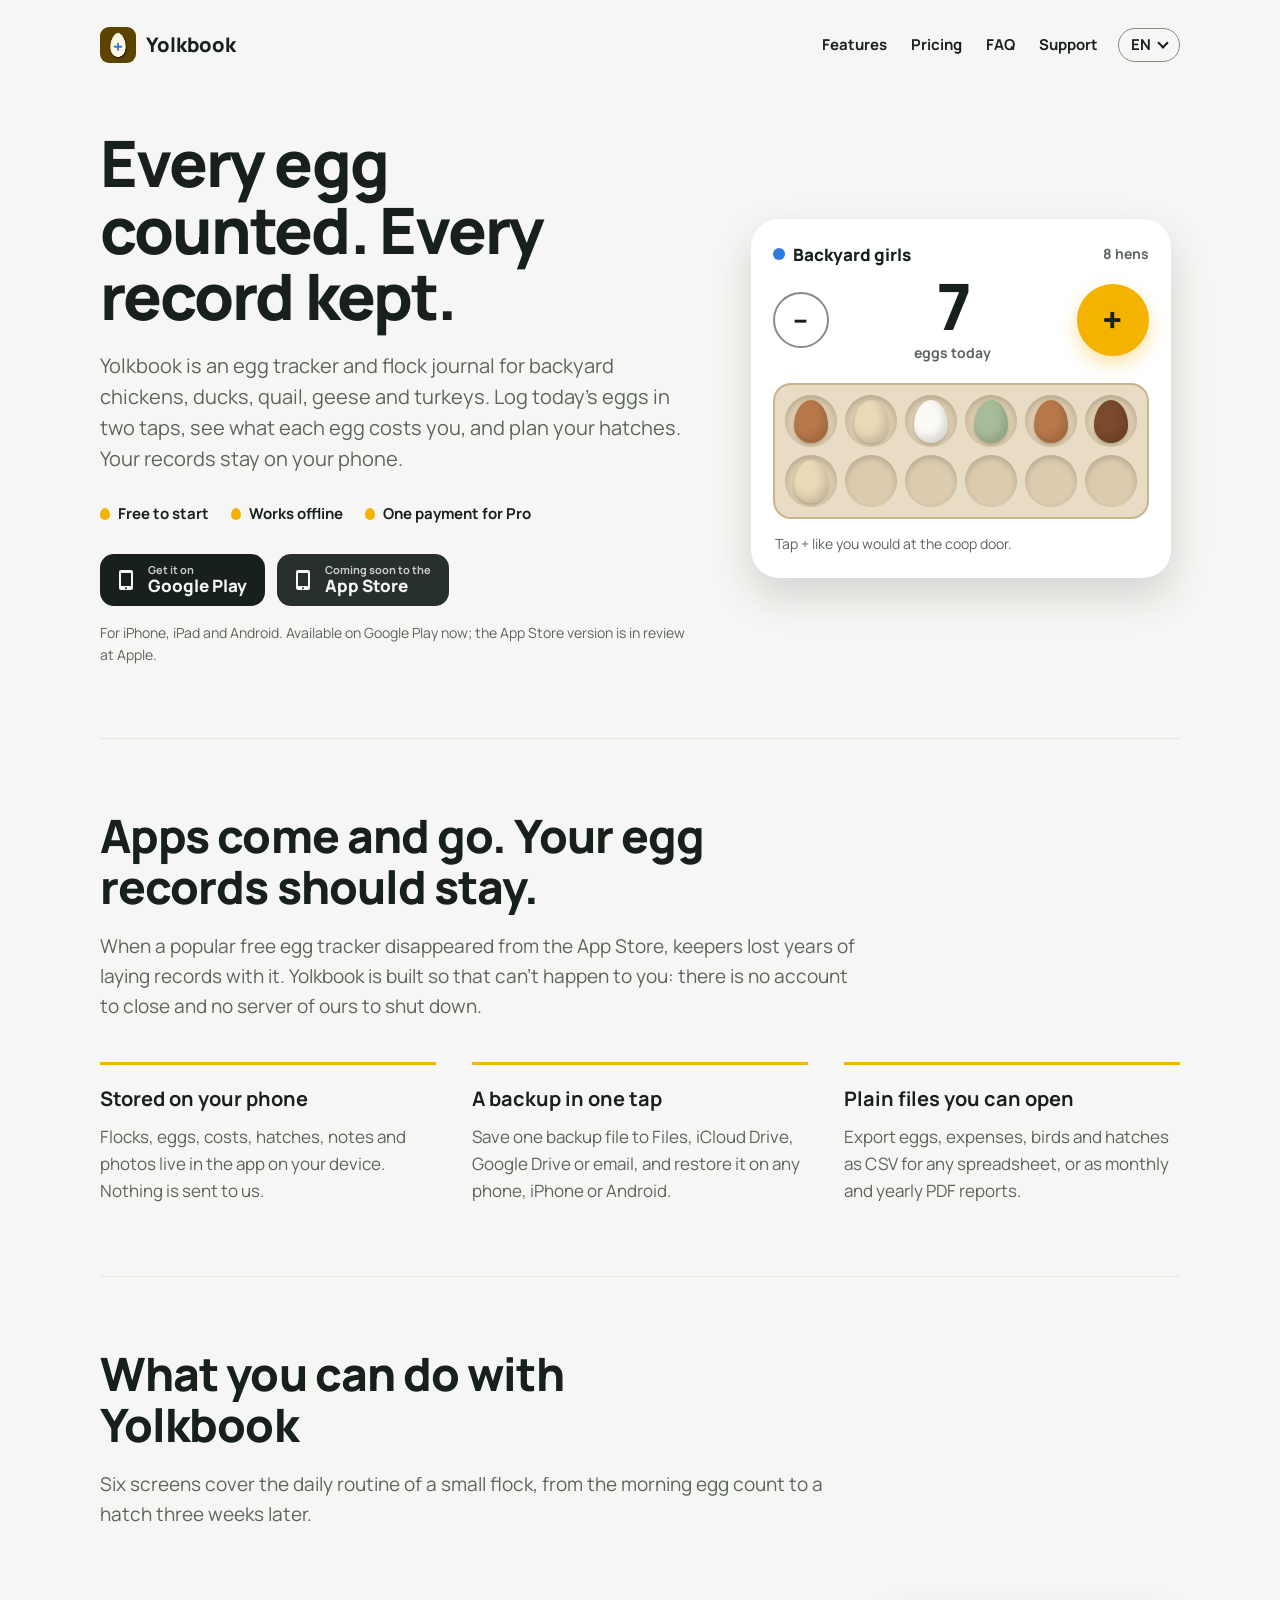
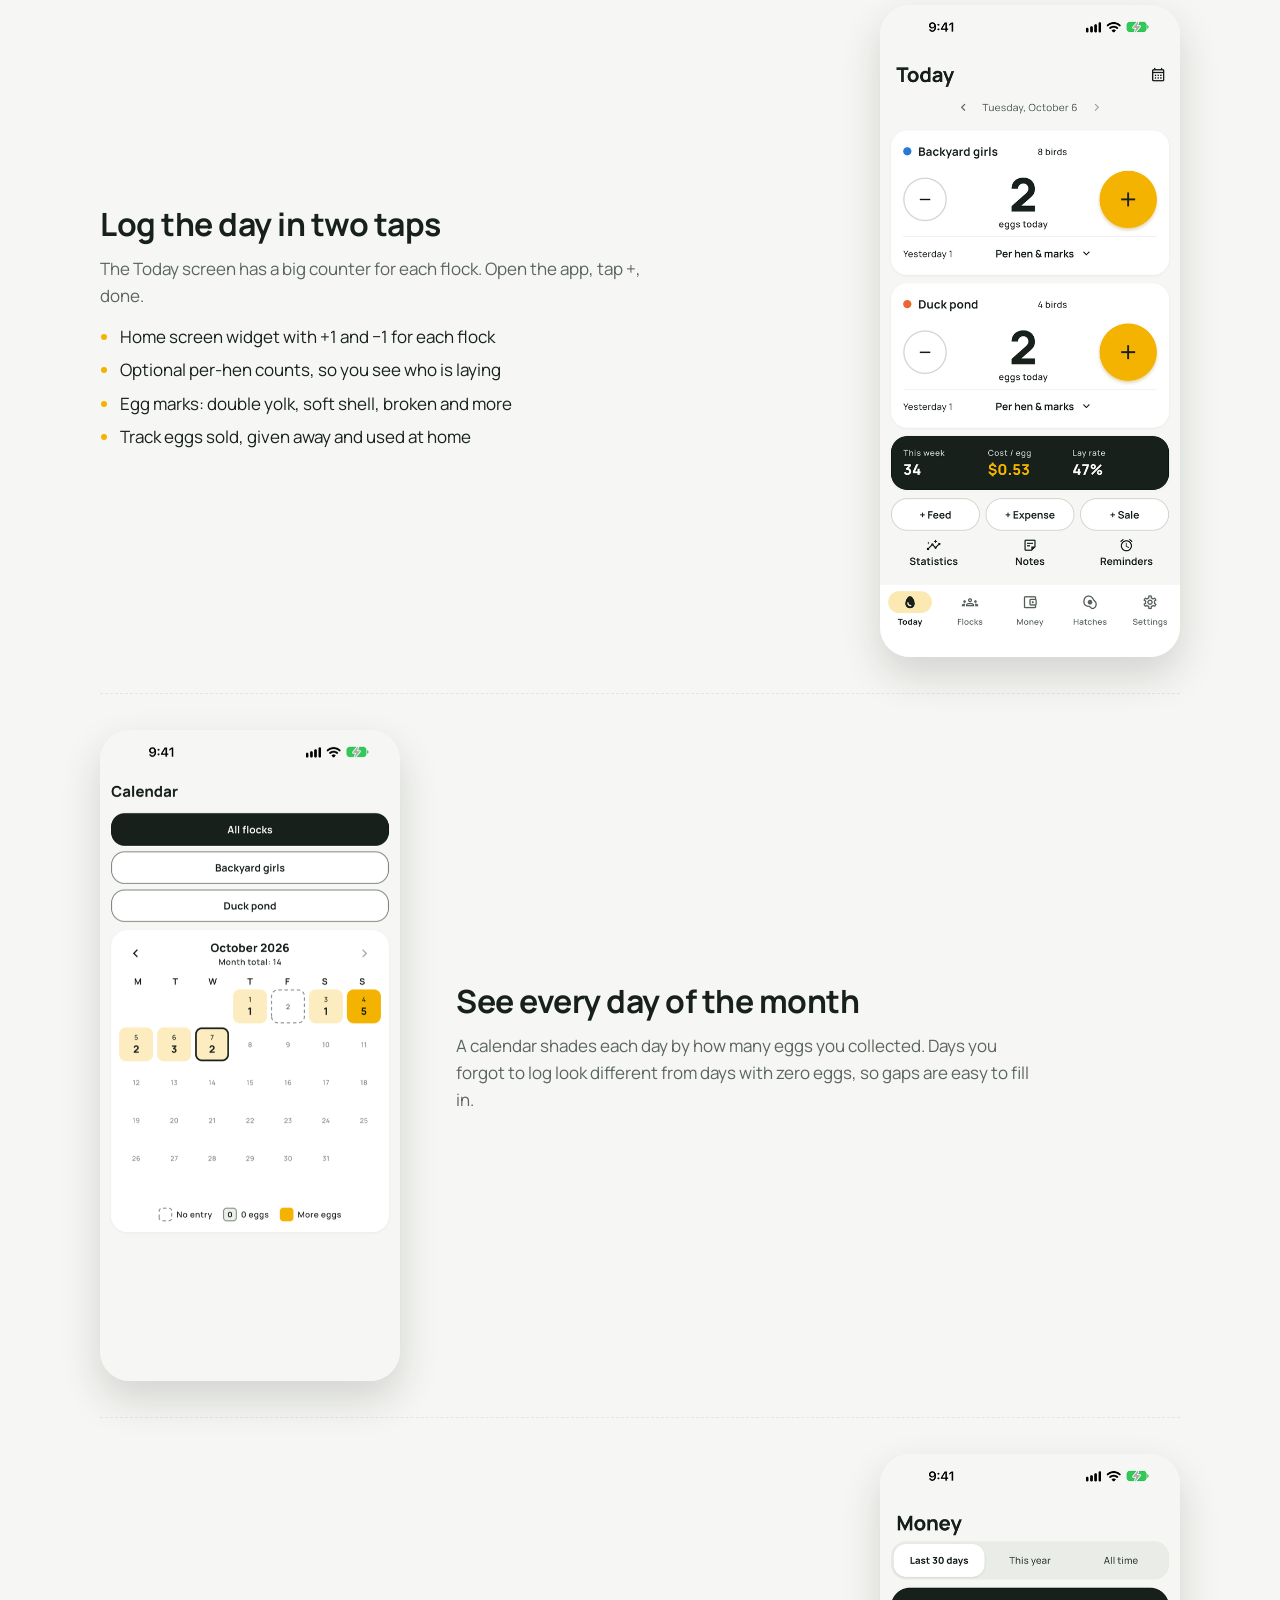
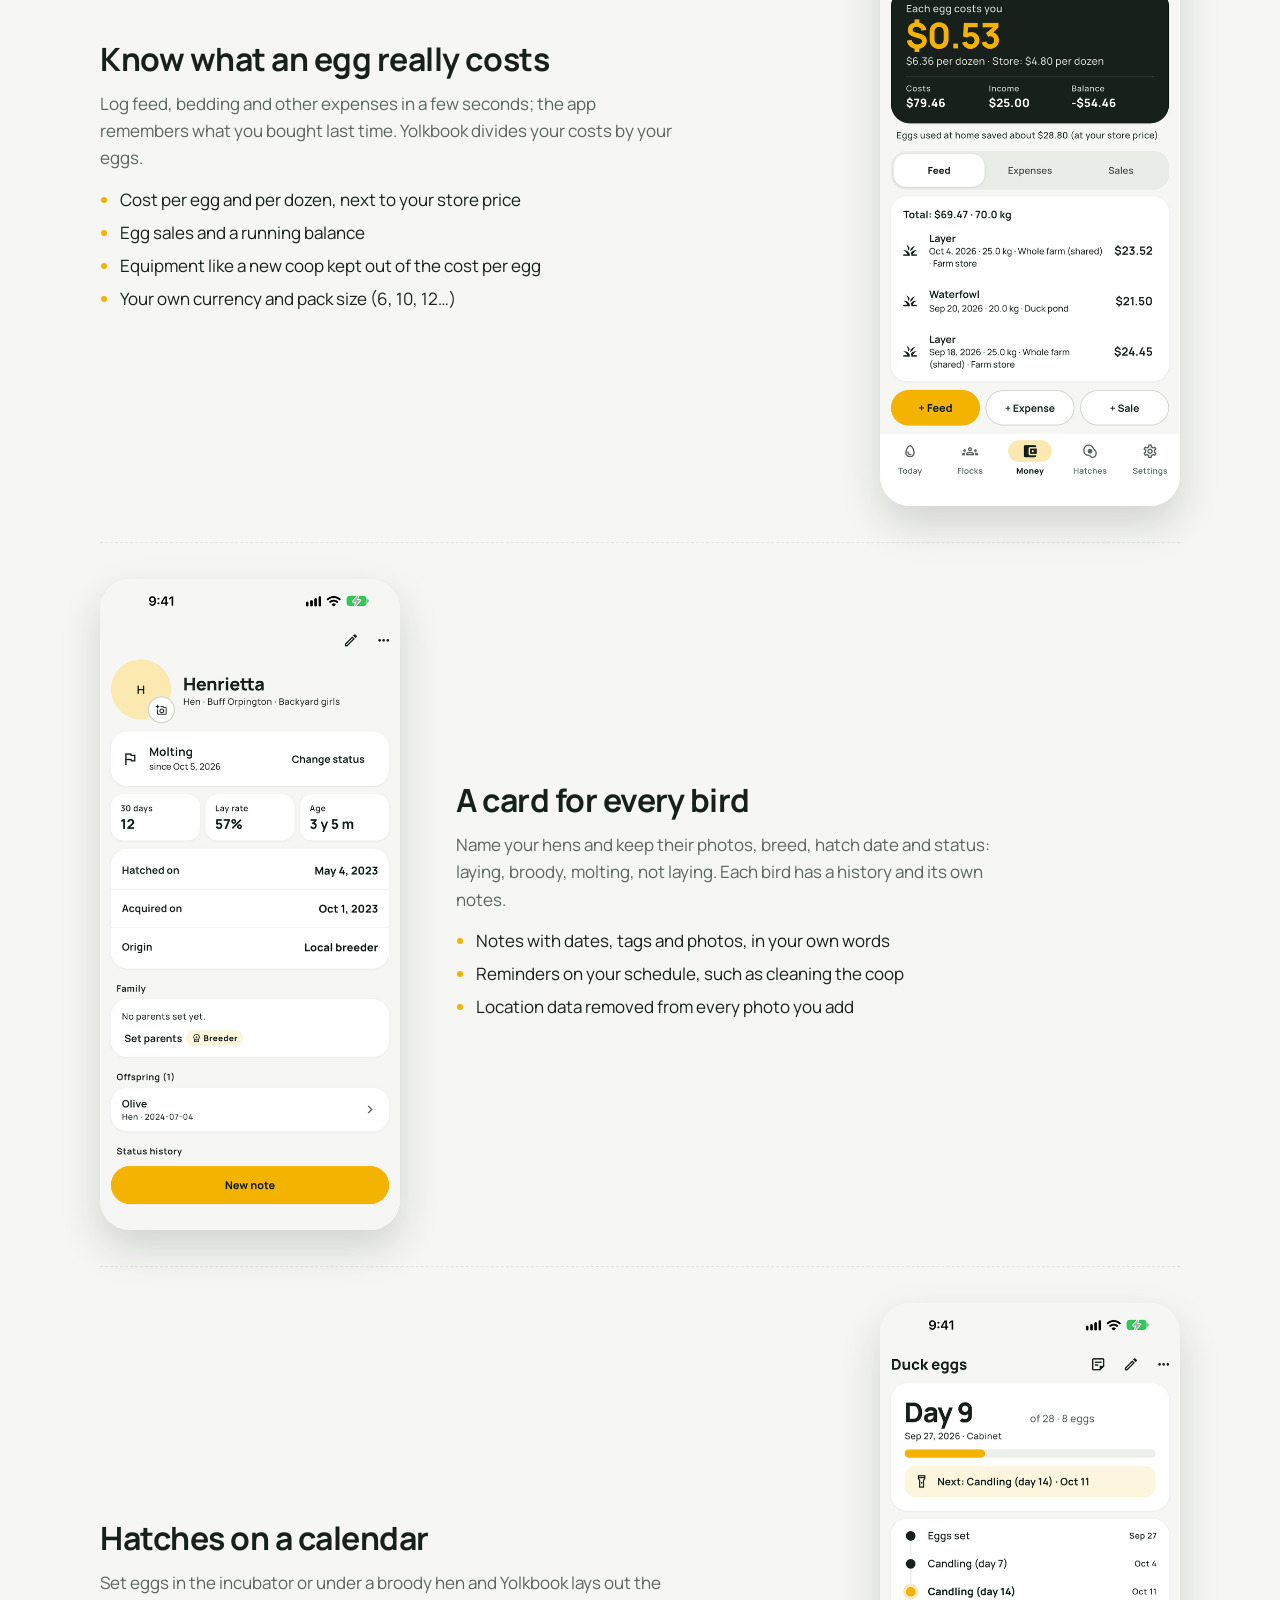
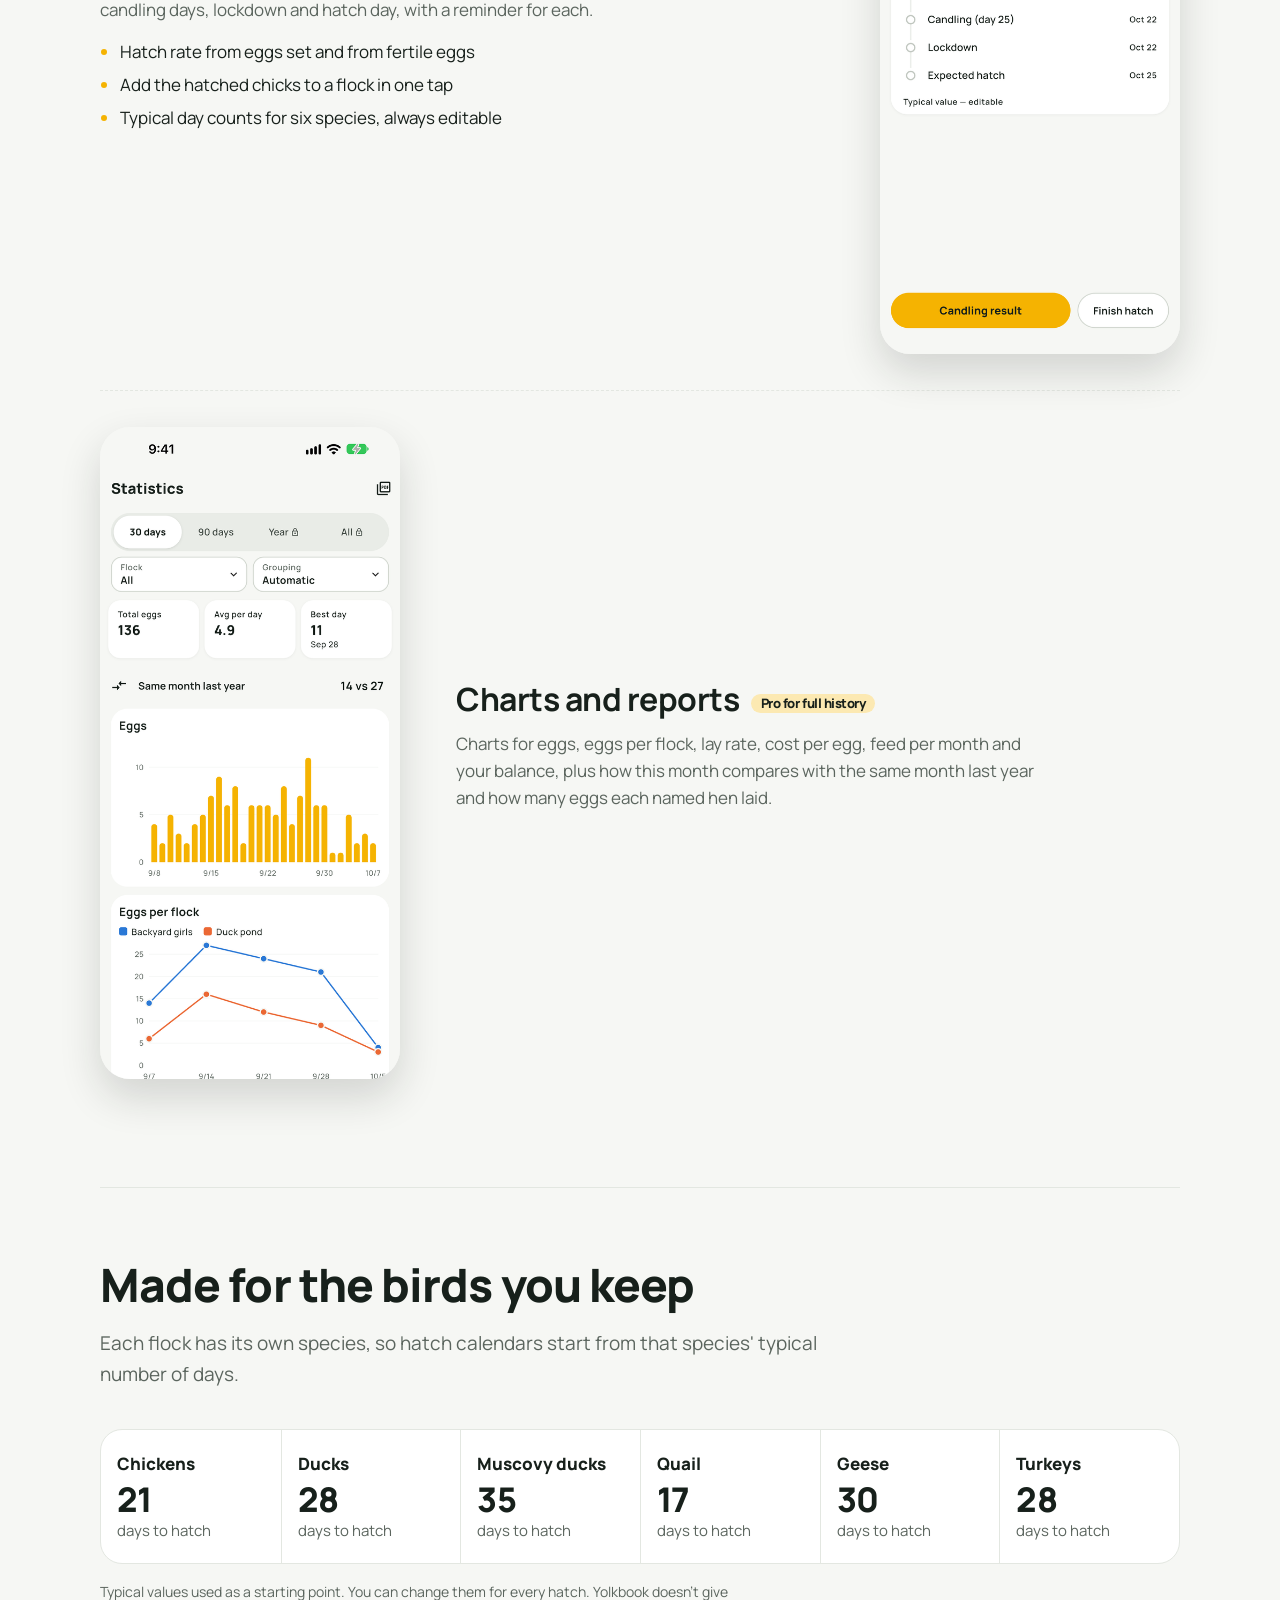
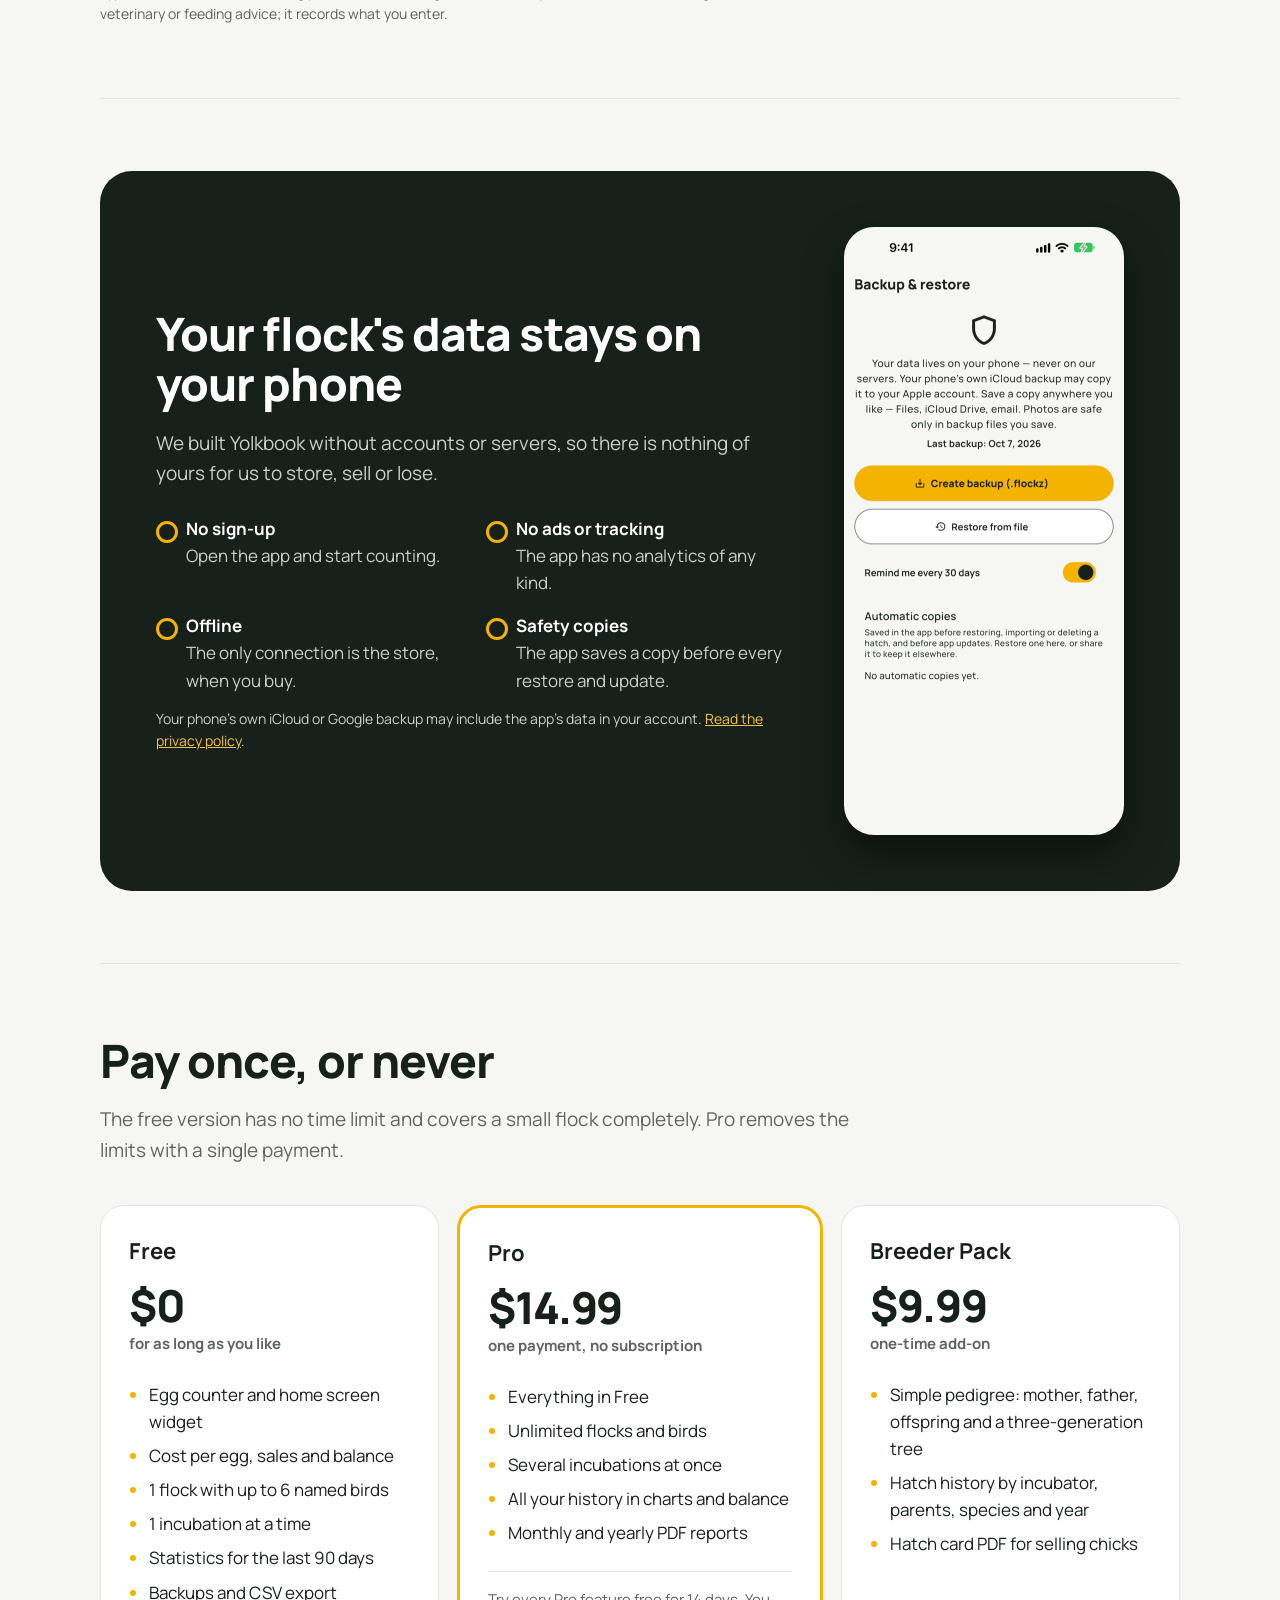
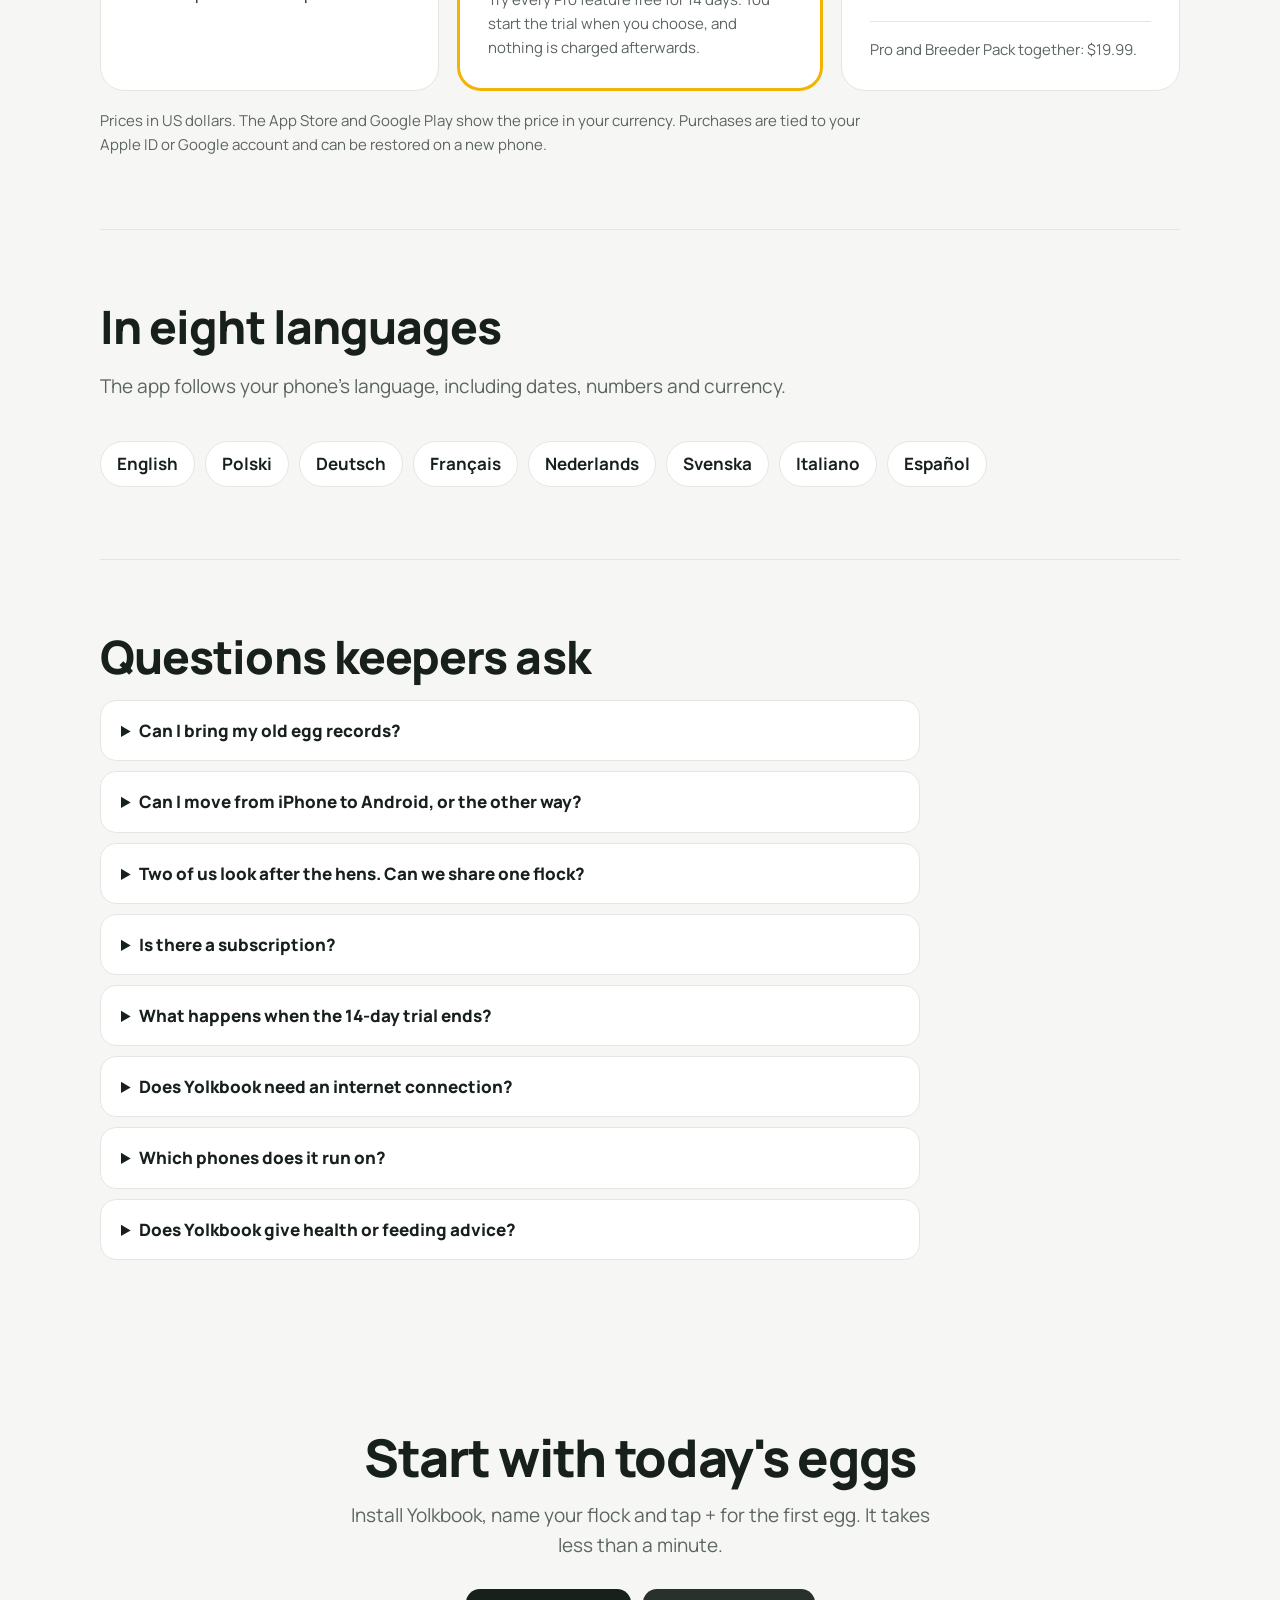
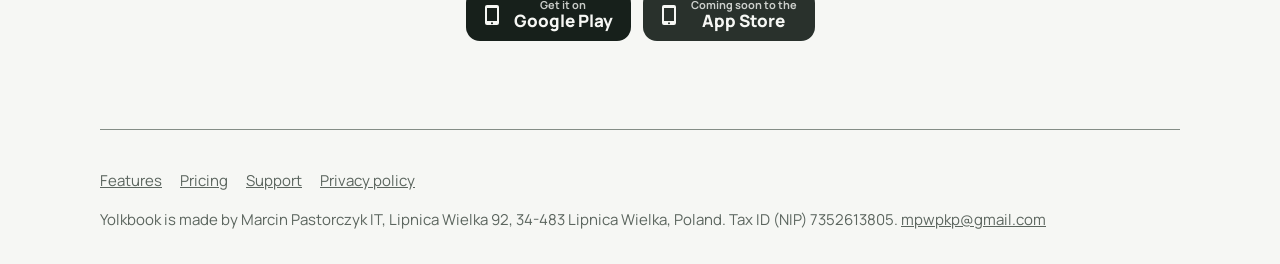
==== commit 3990f429: "Link do Google Play" ====
--- a/index.html
+++ b/index.html
@@ -169,8 +169,8 @@
         <p class="lead">Yolkbook is an egg tracker and flock journal for backyard chickens, ducks, quail, geese and turkeys. Log today&#x27;s eggs in two taps, see what each egg costs you, and plan your hatches. Your records stay on your phone.</p>
         <ul class="facts"><li>Free to start</li><li>Works offline</li><li>One payment for Pro</li></ul>
         <div class="stores">
-          <span class="store"><svg viewBox="0 0 24 24" aria-hidden="true"><path d="M7 2h10a2 2 0 0 1 2 2v16a2 2 0 0 1-2 2H7a2 2 0 0 1-2-2V4a2 2 0 0 1 2-2zm0 3v13h10V5H7zm5 14.2a1 1 0 1 0 0 2 1 1 0 0 0 0-2z"/></svg><span><small>Coming soon to the</small><strong>App Store</strong></span></span><span class="store"><svg viewBox="0 0 24 24" aria-hidden="true"><path d="M7 2h10a2 2 0 0 1 2 2v16a2 2 0 0 1-2 2H7a2 2 0 0 1-2-2V4a2 2 0 0 1 2-2zm0 3v13h10V5H7zm5 14.2a1 1 0 1 0 0 2 1 1 0 0 0 0-2z"/></svg><span><small>Coming soon to</small><strong>Google Play</strong></span></span>
-          <p class="note">For iPhone, iPad and Android. Now in review at Apple and Google.</p>
+          <a class="store" href="https://play.google.com/store/apps/details?id=app.yolkbook&amp;hl=en"><svg viewBox="0 0 24 24" aria-hidden="true"><path d="M7 2h10a2 2 0 0 1 2 2v16a2 2 0 0 1-2 2H7a2 2 0 0 1-2-2V4a2 2 0 0 1 2-2zm0 3v13h10V5H7zm5 14.2a1 1 0 1 0 0 2 1 1 0 0 0 0-2z"/></svg><span><small>Get it on</small><strong>Google Play</strong></span></a><span class="store"><svg viewBox="0 0 24 24" aria-hidden="true"><path d="M7 2h10a2 2 0 0 1 2 2v16a2 2 0 0 1-2 2H7a2 2 0 0 1-2-2V4a2 2 0 0 1 2-2zm0 3v13h10V5H7zm5 14.2a1 1 0 1 0 0 2 1 1 0 0 0 0-2z"/></svg><span><small>Coming soon to the</small><strong>App Store</strong></span></span>
+          <p class="note">For iPhone, iPad and Android. Available on Google Play now; the App Store version is in review at Apple.</p>
         </div>
       </div>
 
@@ -294,7 +294,7 @@
     <section class="closing" aria-labelledby="closing-title">
       <h2 id="closing-title">Start with today&#x27;s eggs</h2>
       <p>Install Yolkbook, name your flock and tap + for the first egg. It takes less than a minute.</p>
-      <div class="stores"><span class="store"><svg viewBox="0 0 24 24" aria-hidden="true"><path d="M7 2h10a2 2 0 0 1 2 2v16a2 2 0 0 1-2 2H7a2 2 0 0 1-2-2V4a2 2 0 0 1 2-2zm0 3v13h10V5H7zm5 14.2a1 1 0 1 0 0 2 1 1 0 0 0 0-2z"/></svg><span><small>Coming soon to the</small><strong>App Store</strong></span></span><span class="store"><svg viewBox="0 0 24 24" aria-hidden="true"><path d="M7 2h10a2 2 0 0 1 2 2v16a2 2 0 0 1-2 2H7a2 2 0 0 1-2-2V4a2 2 0 0 1 2-2zm0 3v13h10V5H7zm5 14.2a1 1 0 1 0 0 2 1 1 0 0 0 0-2z"/></svg><span><small>Coming soon to</small><strong>Google Play</strong></span></span></div>
+      <div class="stores"><a class="store" href="https://play.google.com/store/apps/details?id=app.yolkbook&amp;hl=en"><svg viewBox="0 0 24 24" aria-hidden="true"><path d="M7 2h10a2 2 0 0 1 2 2v16a2 2 0 0 1-2 2H7a2 2 0 0 1-2-2V4a2 2 0 0 1 2-2zm0 3v13h10V5H7zm5 14.2a1 1 0 1 0 0 2 1 1 0 0 0 0-2z"/></svg><span><small>Get it on</small><strong>Google Play</strong></span></a><span class="store"><svg viewBox="0 0 24 24" aria-hidden="true"><path d="M7 2h10a2 2 0 0 1 2 2v16a2 2 0 0 1-2 2H7a2 2 0 0 1-2-2V4a2 2 0 0 1 2-2zm0 3v13h10V5H7zm5 14.2a1 1 0 1 0 0 2 1 1 0 0 0 0-2z"/></svg><span><small>Coming soon to the</small><strong>App Store</strong></span></span></div>
     </section>
   </main>
 
--- a/assets/style.css
+++ b/assets/style.css
@@ -214,3 +214,4 @@
 .langmenu li a:hover { background: var(--line); }
 .langmenu li a[aria-current="page"] { background: var(--yolk-soft); }
 .band .band-fine { color: var(--on-band-muted); }
+a.store:hover { box-shadow: 0 0 0 3px var(--yolk); }
